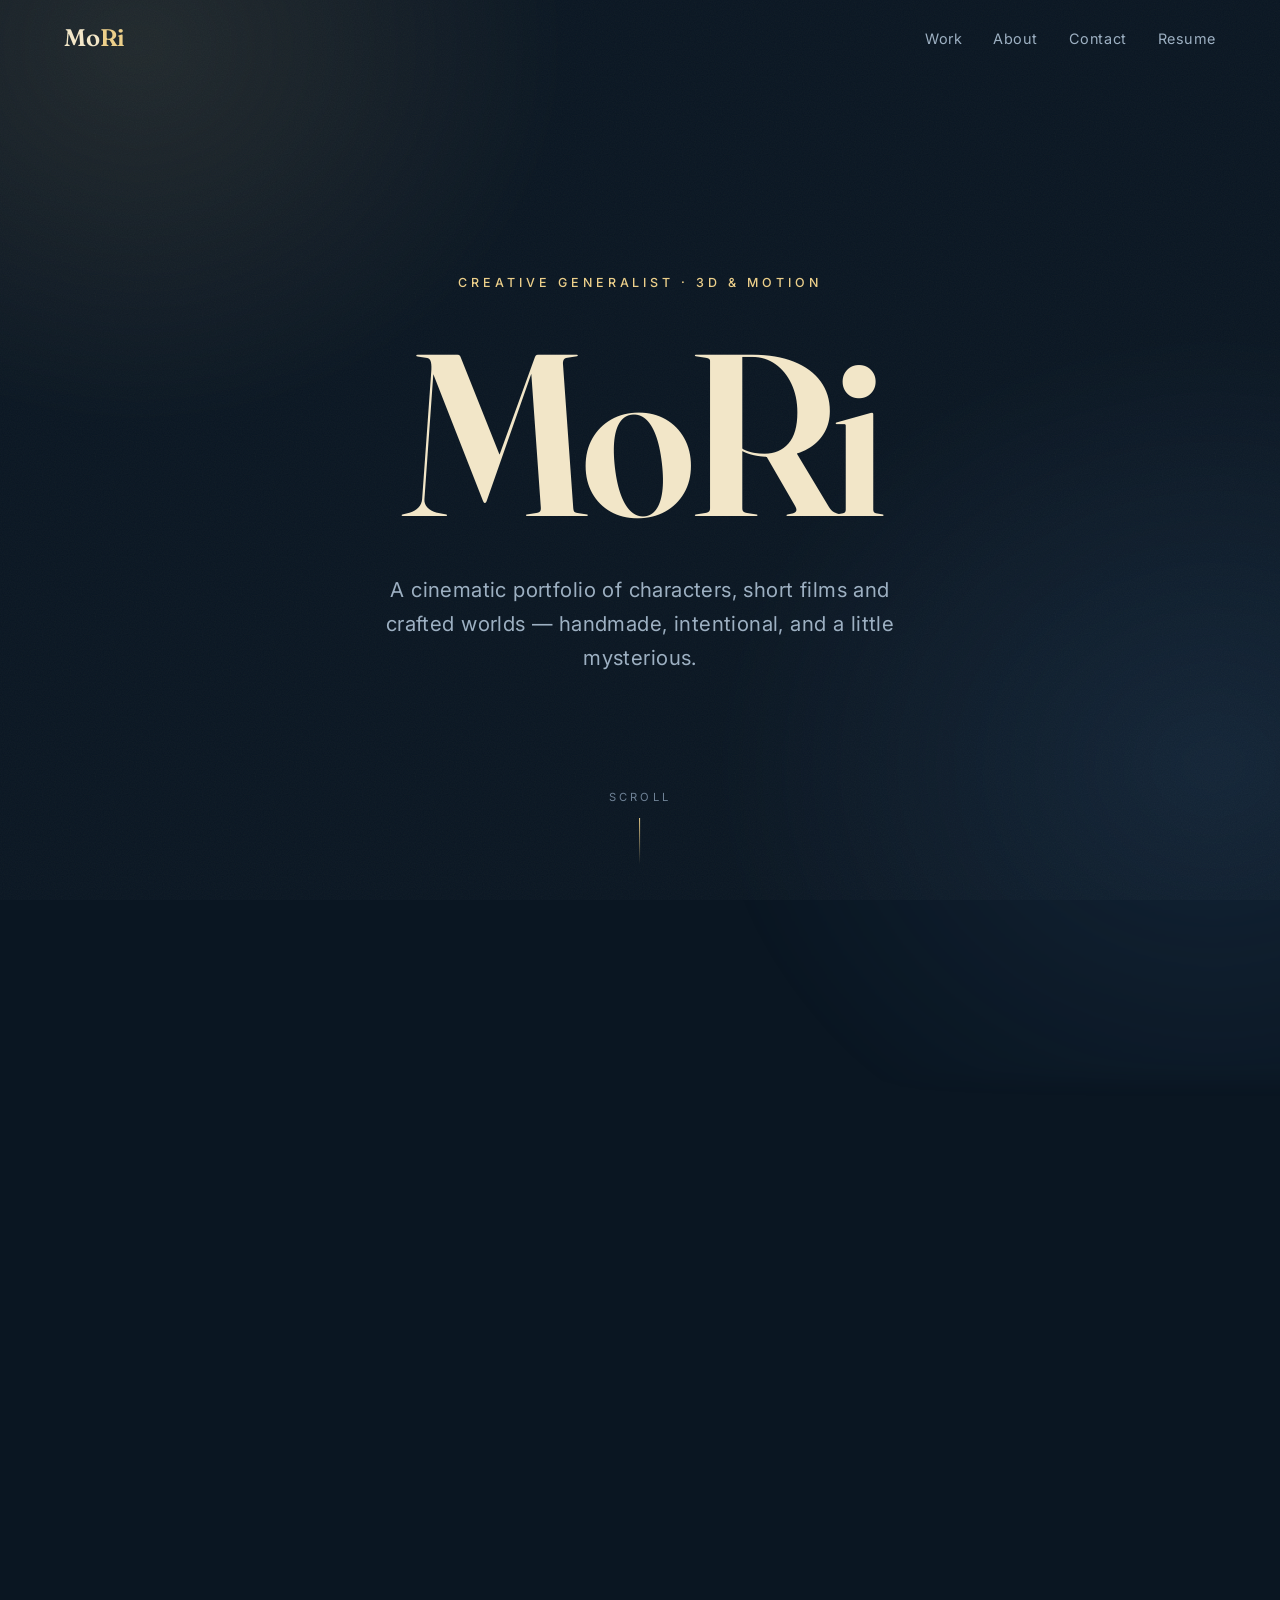
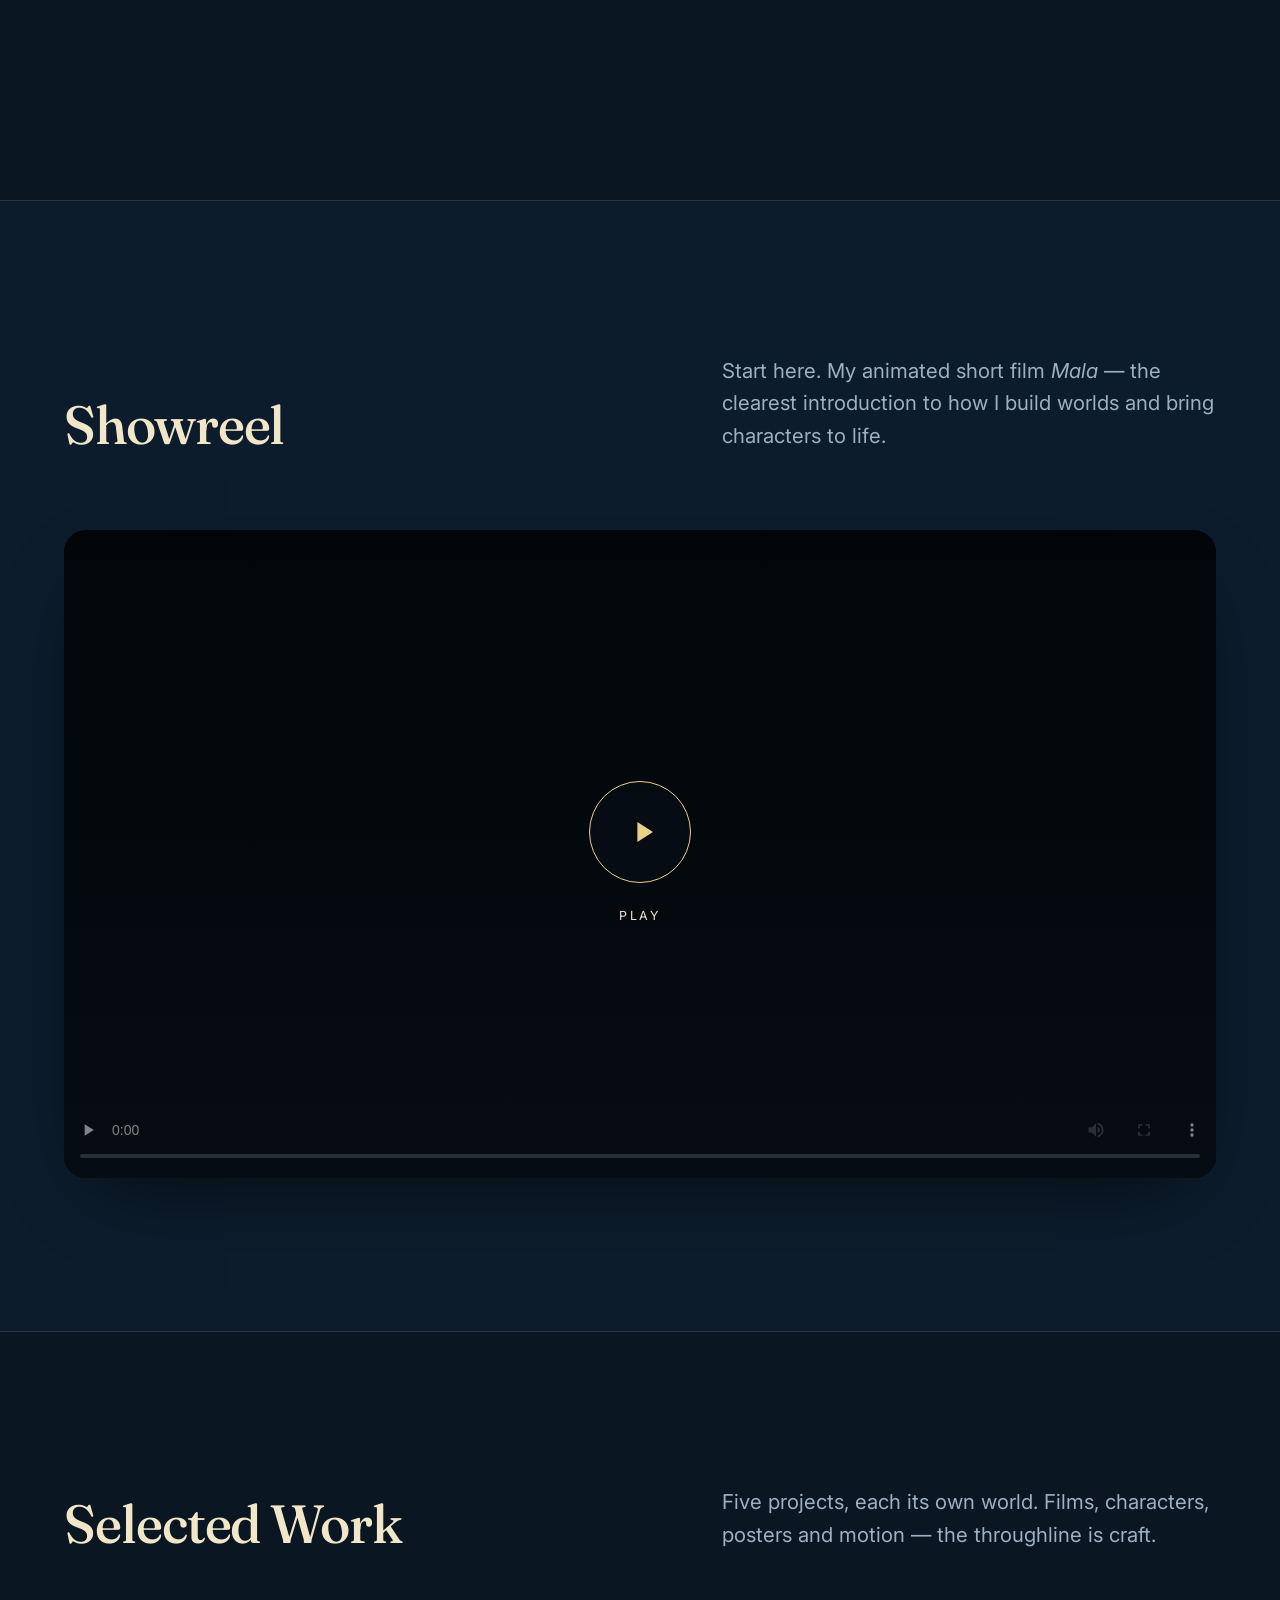
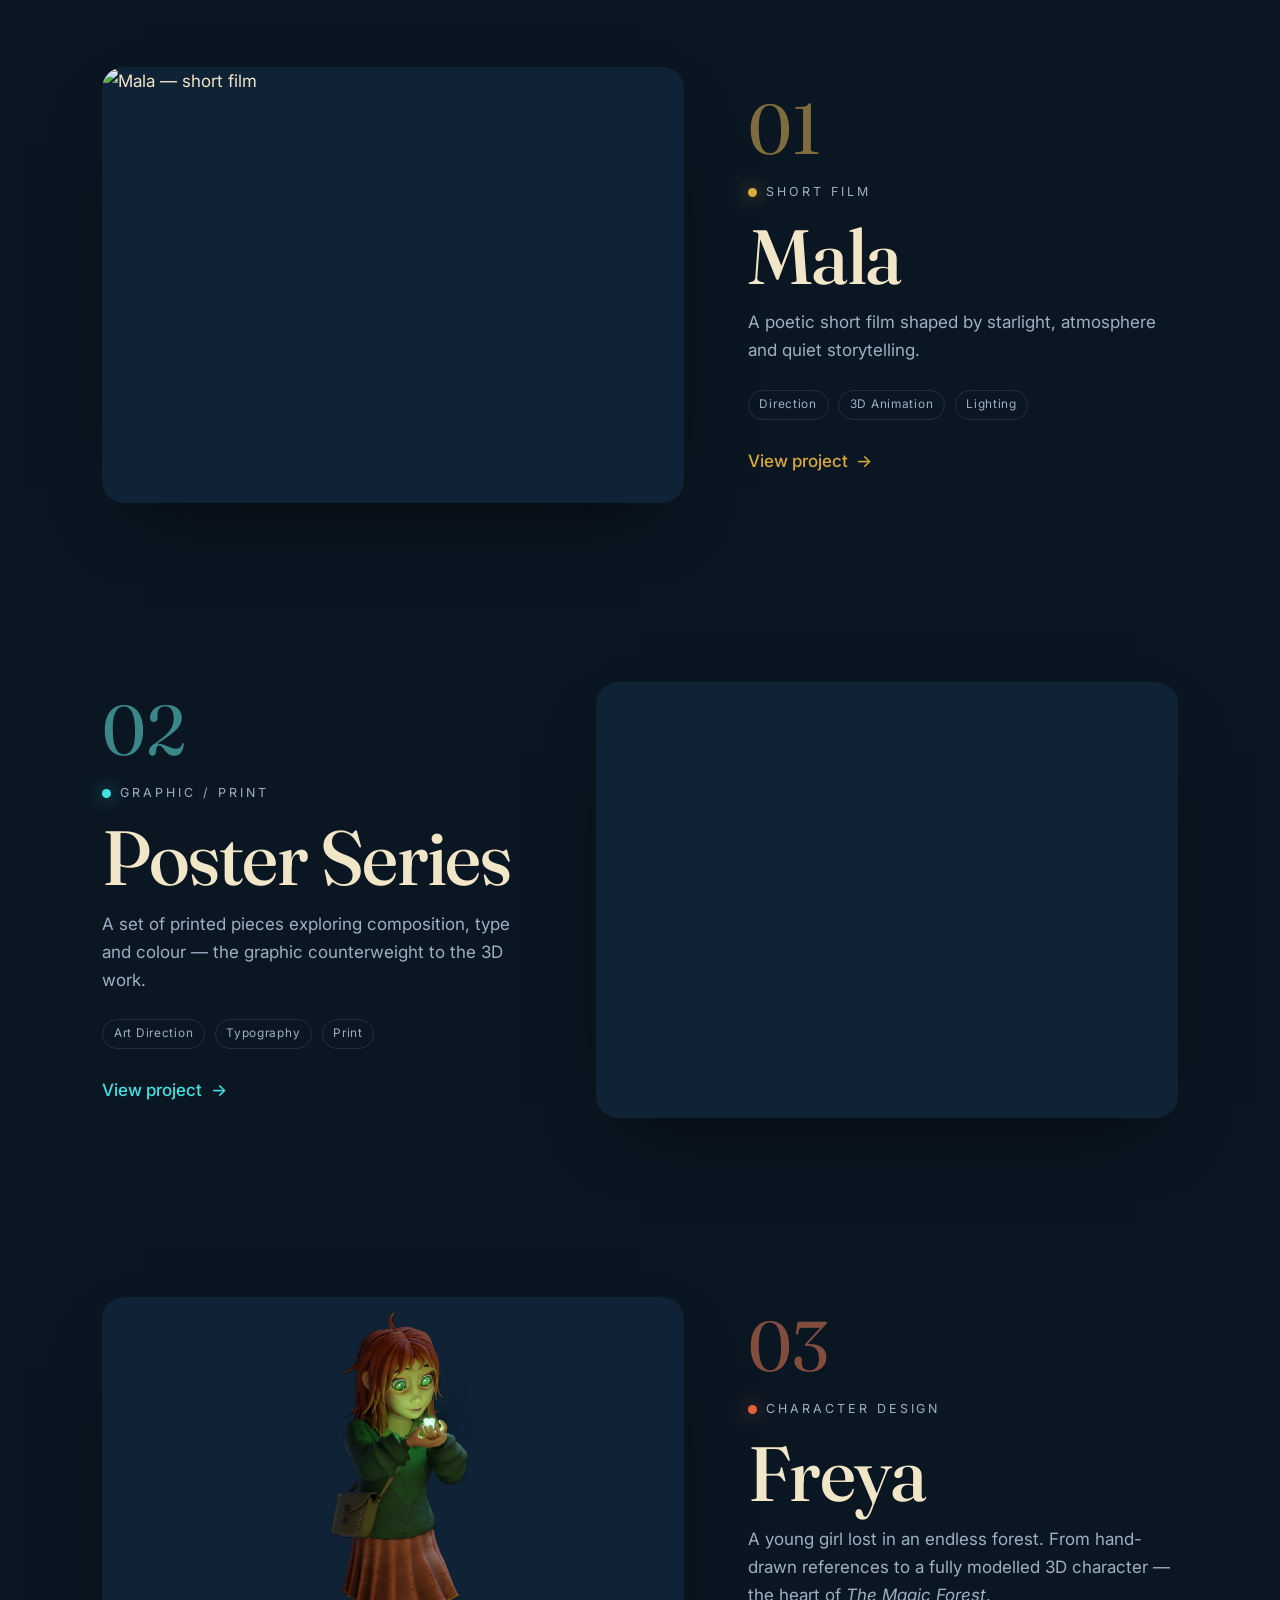
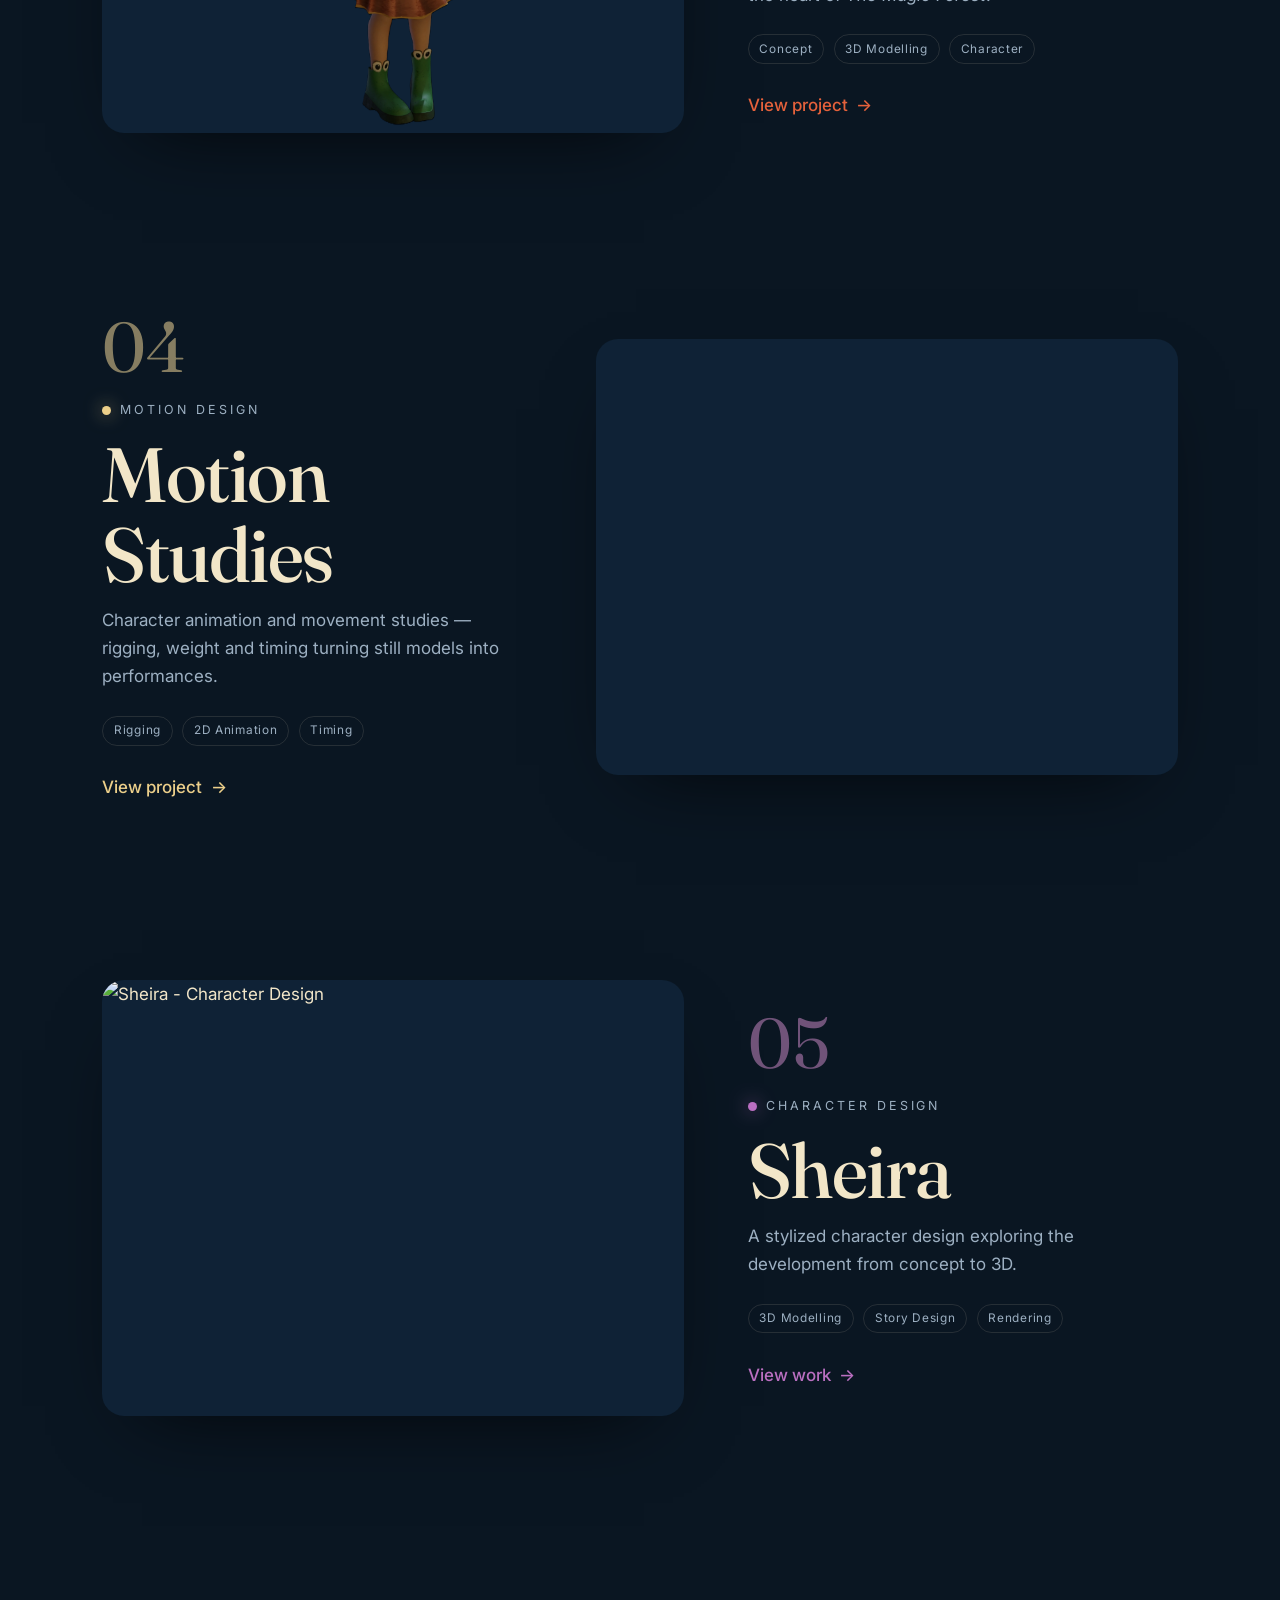
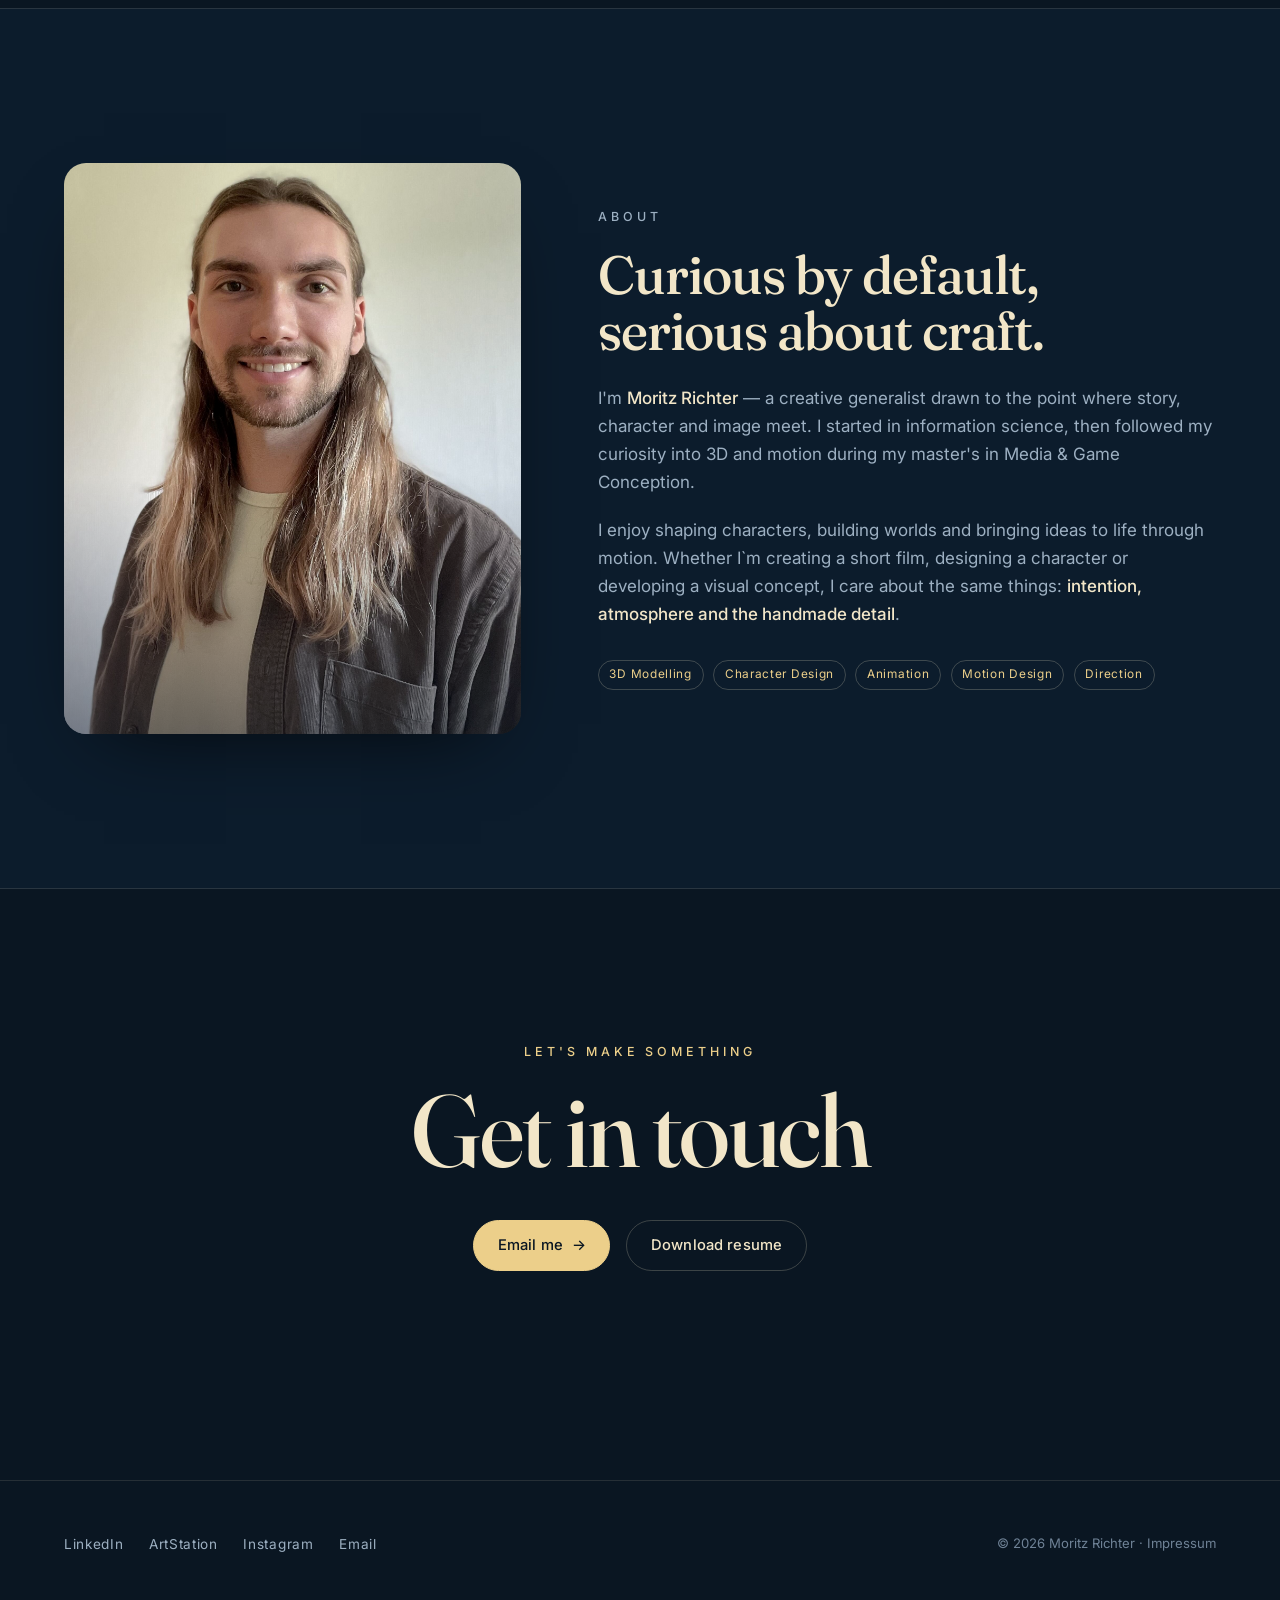
==== index.html @ 850e1b22 "Update Freya Particles" ====
<!DOCTYPE html>
<html lang="en" class="no-js no-pin">

<head>
    <meta charset="UTF-8" />
    <meta name="viewport" content="width=device-width, initial-scale=1" />
    <title>MoRi — Moritz Richter · Creative Generalist</title>
    <meta name="description"
        content="MoRi — Moritz Richter. Creative generalist focused on 3D art and motion design. A cinematic portfolio of characters, films and crafted worlds." />

    <meta property="og:title" content="MoRi — Moritz Richter" />
    <meta property="og:description" content="Creative generalist · 3D art & motion design." />
    <meta property="og:type" content="website" />
    <meta property="og:image" content="images/Logo.png" />

    <link rel="icon" href="images/Logo.png" />
    <script>document.documentElement.classList.remove('no-js', 'no-pin');</script>

    <!-- Fonts -->
    <link rel="preconnect" href="https://fonts.googleapis.com" />
    <link rel="preconnect" href="https://fonts.gstatic.com" crossorigin />
    <link
        href="https://fonts.googleapis.com/css2?family=Fraunces:opsz,wght@9..144,400;9..144,500;9..144,600;9..144,700&family=Inter:wght@400;500;600&display=swap"
        rel="stylesheet" />

    <link rel="stylesheet" href="css/tokens.css" />
    <link rel="stylesheet" href="css/main.css" />
</head>

<body>
    <div class="atmosphere" aria-hidden="true"></div>

    <!-- ============ HEADER ============ -->
    <header class="site-header" id="header">
        <div class="container nav">
            <a class="nav-brand" href="#top" aria-label="MoRi — home">Mo<span class="accent">Ri</span></a>
            <nav>
                <ul class="nav-links" id="navLinks">
                    <li><a href="#work">Work</a></li>
                    <li><a href="#about">About</a></li>
                    <li><a href="#contact">Contact</a></li>
                    <li><a href="images/CV_Moritz_Richter.pdf" download>Resume</a></li>
                </ul>
            </nav>
            <button class="nav-toggle" id="navToggle" aria-label="Toggle menu" aria-expanded="false">
                <span></span><span></span><span></span>
            </button>
        </div>
    </header>

    <main id="top">
        <!-- ============ HERO ============ -->
        <div class="hero-pin" id="heroPin">
            <section class="hero" id="hero">
                <p class="eyebrow hero__tag" data-reveal>Creative Generalist · 3D &amp; Motion</p>

                <h1 class="wordmark" id="wordmark" aria-label="Moritz Richter">
                    <span class="fixed">Mo</span><span class="grow">ritz</span><span class="gap">&nbsp;</span><span
                        class="fixed">Ri</span><span class="grow">chter</span>
                </h1>

                <p class="hero__sub" data-reveal>
                    A cinematic portfolio of characters, short films and crafted worlds —
                    handmade, intentional, and a little mysterious.
                </p>

                <div class="hero__scrollcue" aria-hidden="true">
                    <span>Scroll</span>
                    <span class="line"></span>
                </div>
            </section>
        </div>

        <!-- ============ SHOWREEL ============ -->
        <section class="section showreel" id="reel">
            <div class="container">
                <div class="section-head" data-reveal>
                    <h2>Showreel</h2>
                    <p class="lead">
                        Start here. My animated short film <em>Mala</em> —
                        the clearest introduction to how I build worlds and bring characters to life.
                    </p>
                </div>

                <div class="reel" id="reelPlayer" data-reveal>
                    <video id="reelVideo" preload="none" playsinline controls
                        poster="images/Mala/Mala_Full.png">
                        <source src="video/Mala_Final.mp4" type="video/mp4" />
                    </video>
                    <img class="reel__poster" src="images/Mala/Mala_Full.png"
                        alt="Still from Mala short film" />
                    <div class="reel__overlay" id="reelOverlay">
                        <button class="reel__play" id="reelPlay" aria-label="Play showreel">
                            <svg viewBox="0 0 24 24" aria-hidden="true">
                                <path d="M8 5v14l11-7z" />
                            </svg>
                        </button>
                        <span class="reel__label">Play</span>
                    </div>
                </div>
            </div>
        </section>

        <!-- ============ WORK ============ -->
        <section class="section" id="work">
            <div class="container">
                <div class="section-head" data-reveal>
                    <h2>Selected Work</h2>
                    <p class="lead">
                        Five projects, each its own world. Films, characters, posters and motion —
                        the throughline is craft.
                    </p>
                </div>

                <div class="projects">
                    <!-- 1 · Mala -->
                    <article class="feature" style="--c: var(--c-mala);" data-reveal>
                        <canvas class="starfield" data-starfield aria-hidden="true"></canvas>
                        <a class="feature__media" href="projects/mala.html" aria-label="Open Mala project">
                            <!-- PLACEHOLDER motion layer — replace with your own design (see js/starfield.js) -->
                            
                            <img src="images/Mala/Mala_Full.png" alt="Mala — short film" loading="lazy" />
                            <span class="corner"></span>
                        </a>
                        <div class="feature__body">
                            <div class="feature__num">01</div>
                            <div class="feature__kicker"><span class="dot"></span>Short Film</div>
                            <h3 class="feature__title">Mala</h3>
                            <p class="feature__desc">
                                A poetic short film shaped by starlight,
                                atmosphere and quiet storytelling.
                            </p>
                            <div class="feature__meta">
                                <span class="tag">Direction</span>
                                <span class="tag">3D Animation</span>
                                <span class="tag">Lighting</span>
                            </div>
                            <a class="text-link" href="projects/mala.html">View project <span
                                    class="arrow">→</span></a>
                        </div>
                    </article>

                    <!-- 2 · Poster Series -->
                    <article class="feature" style="--c: var(--c-poster);" data-reveal>
                        <a class="feature__media" href="projects/poster-series.html"
                            aria-label="Open Poster Series project">
                            <video class="hover-play" src="video/Hand.mp4" muted loop
                                playsinline preload="metadata"></video>
                            <span class="corner"></span>
                        </a>
                        <div class="feature__body">
                            <div class="feature__num">02</div>
                            <div class="feature__kicker"><span class="dot"></span>Graphic / Print</div>
                            <h3 class="feature__title">Poster Series</h3>
                            <p class="feature__desc">
                                A set of printed pieces exploring composition, type and colour —
                                the graphic counterweight to the 3D work.
                            </p>
                            <div class="feature__meta">
                                <span class="tag">Art Direction</span>
                                <span class="tag">Typography</span>
                                <span class="tag">Print</span>
                            </div>
                            <a class="text-link" href="projects/poster-series.html">View project <span
                                    class="arrow">→</span></a>
                        </div>
                    </article>

                    <!-- 3 · Freya -->
                    <article class="feature" style="--c: var(--c-freya);" data-reveal>
                        <!-- PLACEHOLDER motion layer — replace with your own design (see js/starfield.js) -->
                        <canvas class="starfield" data-starfield data-fx="freya" aria-hidden="true"></canvas>
                        <a class="feature__media" href="projects/freya.html" aria-label="Open Freya project">
                            <img src="images/Freya/Freya_Full_002.png" alt="Freya — 3D character" loading="lazy" />
                            <span class="corner"></span>
                        </a>
                        <div class="feature__body">
                            <div class="feature__num">03</div>
                            <div class="feature__kicker"><span class="dot"></span>Character Design</div>
                            <h3 class="feature__title">Freya</h3>
                            <p class="feature__desc">
                                A young girl lost in an endless forest. From hand-drawn references to a
                                fully modelled 3D character — the heart of <em>The Magic Forest</em>.
                            </p>
                            <div class="feature__meta">
                                <span class="tag">Concept</span>
                                <span class="tag">3D Modelling</span>
                                <span class="tag">Character</span>
                            </div>
                            <a class="text-link" href="projects/freya.html">View project <span
                                    class="arrow">→</span></a>
                        </div>
                    </article>

                    <!-- 4 · Motion Design -->
                    <article class="feature" style="--c: var(--c-motion);" data-reveal>
                        <a class="feature__media" href="projects/motion-design.html"
                            aria-label="Open Motion Design project">
                            <video class="hover-play" src="video/Shadows.mp4" muted loop
                                playsinline preload="metadata"></video>
                            <span class="corner"></span>
                        </a>
                        <div class="feature__body">
                            <div class="feature__num">04</div>
                            <div class="feature__kicker"><span class="dot"></span>Motion Design</div>
                            <h3 class="feature__title">Motion Studies</h3>
                            <p class="feature__desc">
                                Character animation and movement studies — rigging, weight and timing
                                turning still models into performances.
                            </p>
                            <div class="feature__meta">
                                <span class="tag">Rigging</span>
                                <span class="tag">2D Animation</span>
                                <span class="tag">Timing</span>
                            </div>
                            <a class="text-link" href="projects/motion-design.html">View project <span
                                    class="arrow">→</span></a>
                        </div>
                    </article>

                    <!-- 5 · Sheira -->
                    <article class="feature" style="--c: var(--c-sheira);" data-reveal>
                        <a class="feature__media" href="projects/sheira.html"
                            aria-label="Open Sheira Project">
                            <img src="images/Sheira/Sheira_002.png" alt="Sheira - Character Design"
                                loading="lazy" />
                            <span class="corner"></span>
                        </a>
                        <div class="feature__body">
                            <div class="feature__num">05</div>
                            <div class="feature__kicker"><span class="dot"></span>Character Design</div>
                            <h3 class="feature__title">Sheira</h3>
                            <p class="feature__desc">
                                A stylized character design exploring the development from concept to 3D.
                            </p>
                            <div class="feature__meta">
                                <span class="tag">3D Modelling</span>
                                <span class="tag">Story Design</span>
                                <span class="tag">Rendering</span>
                            </div>
                            <a class="text-link" href="projects/sheira.html">View work <span
                                    class="arrow">→</span></a>
                        </div>
                    </article>
                </div>
            </div>
        </section>

        <!-- ============ ABOUT ============ -->
        <section class="section about" id="about">
            <div class="container about__grid">
                <div class="about__portrait" data-reveal>
                    <img src="images/Moritz.jpg" alt="Portrait of Moritz Richter" loading="lazy" />
                </div>
                <div class="about__body" data-reveal>
                    <p class="eyebrow">About</p>
                    <h2>Curious by default,<br />serious about craft.</h2>
                    <p>
                        I'm <strong>Moritz Richter</strong> — a creative generalist drawn to the point where
                        story, character and image meet. I started in information science, then followed my
                        curiosity into 3D and motion during my master's in Media &amp; Game Conception.
                    </p>
                    <p>
                        I enjoy shaping characters, building worlds and bringing ideas to life through motion. 
                        Whether I`m creating a short film, designing a character or developing a visual concept,
                        I care about the same things: <strong>intention, atmosphere and the handmade detail</strong>.
                    </p>
                    <div class="about__disciplines">
                        <span class="tag">3D Modelling</span>
                        <span class="tag">Character Design</span>
                        <span class="tag">Animation</span>
                        <span class="tag">Motion Design</span>
                        <span class="tag">Direction</span>
                    </div>
                </div>
            </div>
        </section>

        <!-- ============ CONTACT ============ -->
        <section class="section contact" id="contact">
            <div class="container">
                <p class="eyebrow" data-reveal>Let's make something</p>
                <h2 class="contact__big" data-reveal>
                    <a href="mailto:mor1tzr1chter@web.de">Get in touch</a>
                </h2>
                <div class="contact__actions" data-reveal>
                    <a class="btn btn--solid" href="mailto:mor1tzr1chter@web.de">Email me <span
                            class="arrow">→</span></a>
                    <a class="btn" href="images/CV_Moritz_Richter.pdf" download>Download resume</a>
                </div>
            </div>
        </section>
    </main>

    <!-- ============ FOOTER ============ -->
    <footer class="site-footer">
        <div class="container">
            <ul class="footer-socials">
                <li><a href="https://www.linkedin.com/in/moritz-richter-033143255" target="_blank"
                        rel="noopener">LinkedIn</a></li>
                <li><a href="https://www.artstation.com/moritz98" target="_blank" rel="noopener" data-artstation>ArtStation</a>
                </li>
                <li><a href="https://www.instagram.com/" target="_blank" rel="noopener">Instagram</a></li>
                <li><a href="mailto:mor1tzr1chter@web.de">Email</a></li>
            </ul>
            <p class="footer-meta">
                © <span id="year"></span> Moritz Richter ·
                <a href="impressum.html">Impressum</a>
            </p>
        </div>
    </footer>

    <!-- ============ SCRIPTS ============ -->
    <script src="https://cdnjs.cloudflare.com/ajax/libs/gsap/3.12.5/gsap.min.js"></script>
    <script src="https://cdnjs.cloudflare.com/ajax/libs/gsap/3.12.5/ScrollTrigger.min.js"></script>
    <script src="https://cdn.jsdelivr.net/npm/@studio-freight/lenis@1.0.42/dist/lenis.min.js"></script>
    <script src="js/starfield.js"></script>
    <script src="js/main.js"></script>
</body>

</html>
---- css/tokens.css ----
/* =============================================================
   MoRi — Design tokens
   Cinematic dark-blue base, warm cream-yellow accent.
   ============================================================= */

:root {
    /* --- Surfaces (dark blue, never pure black) --- */
    --ink-900: #0a1622;
    --ink-850: #0c1c2c;
    --ink-800: #0f2236;
    --ink-700: #16314a;
    --ink-600: #1d3c59;
    --line: rgba(242, 230, 200, 0.12);
    --line-strong: rgba(242, 230, 200, 0.22);

    /* --- Type colors --- */
    --cream: #f2e6c8;
    --accent: #eccf8a;
    --accent-deep: #d8b46a;
    --muted: #9db0c2;
    --muted-dim: #6f8296;

    /* --- Per-project accents --- */
    --c-mala: #d9a93a;
    --c-poster: #3fe3e3;
    --c-freya: #e5613b;
    --c-motion: #eccf8a;
    --c-sheira: #ba6fc1;

    /* page-level accent (overridden per project page) */
    --accent-now: var(--accent);

    /* --- Type --- */
    --font-display: "Fraunces", Georgia, "Times New Roman", serif;
    --font-body: "Inter", system-ui, -apple-system, "Segoe UI", sans-serif;

    /* fluid display sizes */
    --fs-hero: clamp(4.5rem, 18vw, 18rem);
    --fs-h1: clamp(2.6rem, 6vw, 5rem);
    --fs-h2: clamp(2rem, 4.2vw, 3.4rem);
    --fs-h3: clamp(1.3rem, 2.4vw, 1.9rem);
    --fs-lead: clamp(1.05rem, 1.6vw, 1.4rem);
    --fs-body: 1.0625rem;
    --fs-label: 0.78rem;

    /* --- Spacing / layout --- */
    --container: 1280px;
    --gutter: clamp(1.25rem, 5vw, 4rem);
    --section-y: clamp(5rem, 12vw, 11rem);
    --radius: 14px;
    --radius-lg: 22px;

    /* --- Motion --- */
    --ease-out: cubic-bezier(0.22, 1, 0.36, 1);
    --ease-soft: cubic-bezier(0.4, 0, 0.2, 1);

    --shadow-soft: 0 30px 80px -40px rgba(0, 0, 0, 0.85);
}
---- css/main.css ----
/* =============================================================
   MoRi — Global styles (home + shared shell)
   ============================================================= */

*,
*::before,
*::after {
    box-sizing: border-box;
    margin: 0;
    padding: 0;
}

html {
    -webkit-text-size-adjust: 100%;
    /* Lenis handles smooth scroll; keep native fallback off to avoid double-easing */
}

body {
    font-family: var(--font-body);
    font-size: var(--fs-body);
    line-height: 1.65;
    color: var(--cream);
    background: var(--ink-900);
    -webkit-font-smoothing: antialiased;
    text-rendering: optimizeLegibility;
    overflow-x: clip;
}

/* Lenis */
html.lenis,
html.lenis body {
    height: auto;
}

.lenis.lenis-smooth {
    scroll-behavior: auto !important;
}

img,
video {
    display: block;
    max-width: 100%;
}

a {
    color: inherit;
    text-decoration: none;
}

::selection {
    background: var(--accent);
    color: var(--ink-900);
}

h1,
h2,
h3 {
    font-family: var(--font-display);
    font-weight: 500;
    line-height: 1.04;
    letter-spacing: -0.02em;
}

/* ---------- Atmosphere: subtle grain + vignette ---------- */
.atmosphere {
    position: fixed;
    inset: 0;
    pointer-events: none;
    z-index: 1;
}

.atmosphere::before {
    /* drifting warm glow */
    content: "";
    position: absolute;
    inset: -20%;
    background:
        radial-gradient(40% 50% at 22% 18%, rgba(236, 207, 138, 0.10), transparent 60%),
        radial-gradient(45% 55% at 82% 75%, rgba(63, 110, 160, 0.16), transparent 62%);
    filter: blur(10px);
    animation: drift 26s var(--ease-soft) infinite alternate;
}

.atmosphere::after {
    /* fine film grain */
    content: "";
    position: absolute;
    inset: 0;
    opacity: 0.045;
    background-image: url("data:image/svg+xml,%3Csvg xmlns='http://www.w3.org/2000/svg' width='160' height='160'%3E%3Cfilter id='n'%3E%3CfeTurbulence type='fractalNoise' baseFrequency='0.85' numOctaves='2' stitchTiles='stitch'/%3E%3C/filter%3E%3Crect width='100%25' height='100%25' filter='url(%23n)'/%3E%3C/svg%3E");
    mix-blend-mode: overlay;
}

@keyframes drift {
    0% {
        transform: translate3d(-2%, -1%, 0) scale(1.02);
    }
    100% {
        transform: translate3d(3%, 2%, 0) scale(1.08);
    }
}

/* ---------- Layout helpers ---------- */
.container {
    width: 100%;
    max-width: var(--container);
    margin-inline: auto;
    padding-inline: var(--gutter);
}

main {
    position: relative;
    z-index: 2;
}

.eyebrow {
    font-family: var(--font-body);
    font-size: var(--fs-label);
    letter-spacing: 0.32em;
    text-transform: uppercase;
    color: var(--accent);
    font-weight: 500;
}

.eyebrow--muted {
    color: var(--muted);
}

.lead {
    font-size: var(--fs-lead);
    color: var(--muted);
    max-width: 46ch;
    line-height: 1.6;
}

/* ---------- Reveal animation (driven by GSAP, CSS fallback) ---------- */
[data-reveal] {
    opacity: 0;
    transform: translateY(28px);
    transition: opacity 0.9s var(--ease-out), transform 0.9s var(--ease-out);
}

[data-reveal].is-in,
.no-js [data-reveal] {
    opacity: 1;
    transform: none;
}

/* ---------- Buttons / links ---------- */
.btn {
    display: inline-flex;
    align-items: center;
    gap: 0.6em;
    padding: 0.85em 1.6em;
    border-radius: 100px;
    font-size: 0.92rem;
    font-weight: 500;
    letter-spacing: 0.01em;
    border: 1px solid var(--line-strong);
    color: var(--cream);
    background: transparent;
    cursor: pointer;
    transition: background 0.45s var(--ease-out), color 0.45s var(--ease-out),
        border-color 0.45s var(--ease-out), transform 0.45s var(--ease-out);
}

.btn:hover {
    background: var(--accent-now);
    color: var(--ink-900);
    border-color: var(--accent-now);
    transform: translateY(-2px);
}

.btn--solid {
    background: var(--accent-now);
    color: var(--ink-900);
    border-color: var(--accent-now);
}

.btn--solid:hover {
    background: transparent;
    color: var(--cream);
}

.btn .arrow {
    transition: transform 0.45s var(--ease-out);
}

.btn:hover .arrow {
    transform: translateX(4px);
}

.text-link {
    display: inline-flex;
    align-items: center;
    gap: 0.5em;
    color: var(--accent-now);
    font-weight: 500;
    position: relative;
}

.text-link::after {
    content: "";
    position: absolute;
    left: 0;
    bottom: -3px;
    width: 100%;
    height: 1px;
    background: currentColor;
    transform: scaleX(0);
    transform-origin: left;
    transition: transform 0.5s var(--ease-out);
}

.text-link:hover::after {
    transform: scaleX(1);
}

/* =============================================================
   HEADER / NAV
   ============================================================= */
.site-header {
    position: fixed;
    top: 0;
    left: 0;
    width: 100%;
    z-index: 100;
    transition: background 0.5s var(--ease-soft), backdrop-filter 0.5s var(--ease-soft),
        border-color 0.5s var(--ease-soft);
    border-bottom: 1px solid transparent;
}

.site-header.is-scrolled {
    background: rgba(10, 22, 34, 0.72);
    backdrop-filter: blur(14px);
    border-bottom-color: var(--line);
}

.nav {
    display: flex;
    align-items: center;
    justify-content: space-between;
    height: 76px;
}

/* brand collapses to MoRi; hidden at the very top (hero owns the wordmark) */
.nav-brand {
    font-family: var(--font-display);
    font-size: 1.5rem;
    font-weight: 600;
    letter-spacing: -0.01em;
    color: var(--cream);
    opacity: 0;
    transform: translateY(-6px);
    pointer-events: none;
    transition: opacity 0.5s var(--ease-out), transform 0.5s var(--ease-out);
}

.nav-brand .accent {
    color: var(--accent);
}

.site-header.is-scrolled .nav-brand {
    opacity: 1;
    transform: none;
    pointer-events: auto;
}

.nav-links {
    display: flex;
    align-items: center;
    gap: clamp(1.2rem, 2.4vw, 2.4rem);
    list-style: none;
}

.nav-links a {
    font-size: 0.9rem;
    letter-spacing: 0.04em;
    color: var(--muted);
    position: relative;
    transition: color 0.4s var(--ease-out);
}

.nav-links a:hover {
    color: var(--cream);
}

.nav-links a::after {
    content: "";
    position: absolute;
    left: 0;
    bottom: -6px;
    width: 100%;
    height: 1px;
    background: var(--accent);
    transform: scaleX(0);
    transform-origin: left;
    transition: transform 0.45s var(--ease-out);
}

.nav-links a:hover::after {
    transform: scaleX(1);
}

.nav-toggle {
    display: none;
    flex-direction: column;
    gap: 5px;
    width: 30px;
    height: 30px;
    justify-content: center;
    background: none;
    border: 0;
    cursor: pointer;
    z-index: 110;
}

.nav-toggle span {
    height: 1.5px;
    width: 100%;
    background: var(--cream);
    transition: transform 0.4s var(--ease-out), opacity 0.3s var(--ease-out);
}

/* =============================================================
   HERO
   ============================================================= */
/* Pin wrapper: gives the sticky hero scroll-distance to reveal the full name
   before the page advances to the showreel. */
.hero-pin {
    position: relative;
    height: 200vh;
}

.hero {
    position: sticky;
    top: 0;
    height: 100svh;
    min-height: 100svh;
    display: flex;
    flex-direction: column;
    align-items: center;
    justify-content: center;
    text-align: center;
    padding: 7rem var(--gutter) 4rem;
    overflow: hidden;
}

/* No-JS / reduced fallback: if the pin can't be driven, don't trap the user
   in a 200vh empty block — collapse it to a single screen. */
.no-pin .hero-pin {
    height: auto;
}

.no-pin .hero {
    position: relative;
}

.hero__tag {
    margin-bottom: clamp(1.5rem, 4vh, 3rem);
}

/* The morphing wordmark */
.wordmark {
    font-family: var(--font-display);
    font-weight: 600;
    font-size: var(--fs-hero);
    line-height: 0.9;
    letter-spacing: -0.04em;
    color: var(--cream);
    white-space: nowrap;
    display: inline-flex;
    align-items: baseline;
    justify-content: center;
}

.wordmark .fixed {
    color: var(--cream);
}

.wordmark .accent {
    color: var(--accent);
}

/* hidden letters that expand in on scroll */
.wordmark .grow {
    display: inline-block;
    overflow: hidden;
    max-width: 0;
    opacity: 0;
    transform: translateY(0.06em);
    will-change: max-width, opacity;
}

.wordmark .gap {
    display: inline-block;
    width: 0;
    overflow: hidden;
}

.hero__sub {
    margin-top: clamp(1.5rem, 4vh, 2.6rem);
    font-size: var(--fs-lead);
    color: var(--muted);
    letter-spacing: 0.02em;
    max-width: 40ch;
}

.hero__scrollcue {
    position: absolute;
    left: 50%;
    bottom: clamp(1.6rem, 4vh, 2.6rem);
    transform: translateX(-50%);
    display: flex;
    flex-direction: column;
    align-items: center;
    gap: 0.7rem;
    color: var(--muted-dim);
    font-size: 0.7rem;
    letter-spacing: 0.28em;
    text-transform: uppercase;
}

.hero__scrollcue .line {
    width: 1px;
    height: 46px;
    background: linear-gradient(var(--accent), transparent);
    animation: cueline 2.4s var(--ease-soft) infinite;
    transform-origin: top;
}

@keyframes cueline {
    0% { transform: scaleY(0); opacity: 0; }
    40% { transform: scaleY(1); opacity: 1; }
    100% { transform: scaleY(1); opacity: 0; transform-origin: bottom; }
}

/* =============================================================
   SECTION HEADINGS
   ============================================================= */
.section {
    padding-block: var(--section-y);
    position: relative;
}

.section-head {
    display: flex;
    align-items: flex-end;
    justify-content: space-between;
    gap: 2rem;
    flex-wrap: wrap;
    margin-bottom: clamp(2.5rem, 6vw, 5rem);
}

.section-head h2 {
    font-size: var(--fs-h2);
    max-width: 16ch;
}

.section-head .lead {
    max-width: 38ch;
}

.index {
    font-family: var(--font-display);
    color: var(--accent);
    font-size: 0.95rem;
}

/* =============================================================
   SHOWREEL
   ============================================================= */
.showreel {
    background: var(--ink-850);
    border-block: 1px solid var(--line);
}

.reel {
    position: relative;
    border-radius: var(--radius-lg);
    overflow: hidden;
    aspect-ratio: 16 / 9;
    background: #000;
    box-shadow: var(--shadow-soft);
    cursor: pointer;
}

.reel video,
.reel img.reel__poster {
    width: 100%;
    height: 100%;
    object-fit: contain;
}

.reel__poster {
    transition: transform 1.2s var(--ease-out), opacity 0.6s var(--ease-out);
}

.reel.is-playing .reel__poster,
.reel.is-playing .reel__overlay {
    opacity: 0;
    pointer-events: none;
}

.reel:hover .reel__poster {
    transform: scale(1.04);
}

.reel__overlay {
    position: absolute;
    inset: 0;
    display: flex;
    flex-direction: column;
    align-items: center;
    justify-content: center;
    gap: 1.4rem;
    background: linear-gradient(180deg, rgba(10, 22, 34, 0.25), rgba(10, 22, 34, 0.55));
    transition: opacity 0.5s var(--ease-out);
}

.reel__play {
    width: clamp(70px, 8vw, 104px);
    height: clamp(70px, 8vw, 104px);
    border-radius: 50%;
    border: 1px solid var(--accent);
    background: rgba(10, 22, 34, 0.35);
    backdrop-filter: blur(4px);
    display: grid;
    place-items: center;
    transition: transform 0.5s var(--ease-out), background 0.5s var(--ease-out);
}

.reel:hover .reel__play {
    transform: scale(1.08);
    background: var(--accent);
}

.reel__play svg {
    width: 34%;
    height: 34%;
    fill: var(--accent);
    transition: fill 0.5s var(--ease-out);
    margin-left: 6%;
}

.reel:hover .reel__play svg {
    fill: var(--ink-900);
}

.reel__label {
    color: var(--cream);
    letter-spacing: 0.22em;
    text-transform: uppercase;
    font-size: 0.78rem;
}

/* =============================================================
   PROJECTS — cinematic feature cards
   ============================================================= */
.projects {
    display: flex;
    flex-direction: column;
    gap: clamp(3.5rem, 8vw, 7rem);
}

.feature {
    --c: var(--accent);
    display: grid;
    grid-template-columns: 1.15fr 0.85fr;
    align-items: center;
    gap: clamp(2rem, 5vw, 5rem);
    padding: clamp(1.25rem, 3vw, 2.5rem);
    border-radius: var(--radius-lg);
    background: transparent;
    transition: transform 0.6s var(--ease-out), background 0.6s var(--ease-out),
        box-shadow 0.6s var(--ease-out);
    position: relative;
}

/* Even cards mirror the layout (media on the right) while keeping the
   media in the wider 1.15fr column so every portrait renders the same size. */
.feature:nth-child(even) {
    grid-template-columns: 0.85fr 1.15fr;
}

.feature:nth-child(even) .feature__media {
    order: 1;
}

.feature:nth-child(even) .feature__body {
    order: 0;
}

.feature__body {
    position: relative;
}

.feature__media {
    position: relative;
    border-radius: var(--radius-lg);
    overflow: hidden;
    aspect-ratio: 4 / 3;
    background: var(--ink-800);
    box-shadow: var(--shadow-soft);
    display: block;
}

.feature__media::after {
    content: "";
    position: absolute;
    inset: 0;
    /* background: linear-gradient(180deg, transparent 40%, rgba(10, 22, 34, 0.55)); */
    opacity: 0.7;
    transition: opacity 0.6s var(--ease-out);
}

.feature__media img,
.feature__media video {
    position: relative;
    z-index: 1;
    width: 100%;
    height: 100%;
    object-fit: cover;
    object-position: center;
    transition: transform 1.1s var(--ease-out);
}

.feature__media img {
    object-fit: contain;
}

/* PLACEHOLDER motion layer — hover starfield (see js/starfield.js) */
.feature > .starfield {
    position: absolute;
    inset: 0;
    z-index: 0;
    width: 100%;
    height: 100%;
    opacity: 0;
    pointer-events: none;
    transition: opacity 0.6s var(--ease-out);
}

.feature:hover > .starfield,
.feature:focus-within > .starfield {
    opacity: 1;
}

.feature:hover .feature__media img,
.feature:hover .feature__media video {
    transform: scale(1.1);
}

.feature__media .corner {
    position: absolute;
    inset: 0;
    z-index: 2;
    border: 1px solid transparent;
    border-radius: var(--radius-lg);
    transition: border-color 0.6s var(--ease-out);
}

.feature:hover .feature__media .corner {
    border-color: color-mix(in srgb, var(--c) 55%, transparent);
}

.feature__num {
    font-family: var(--font-display);
    font-size: clamp(2.4rem, 6vw, 4.4rem);
    color: color-mix(in srgb, var(--c) 80%, var(--cream));
    line-height: 1;
    opacity: 0.55;
}

.feature__kicker {
    display: inline-flex;
    align-items: center;
    gap: 0.7em;
    margin: 1.1rem 0 0.9rem;
    font-size: var(--fs-label);
    letter-spacing: 0.24em;
    text-transform: uppercase;
    color: var(--muted);
}

.feature__kicker .dot {
    width: 9px;
    height: 9px;
    border-radius: 50%;
    background: var(--c);
    box-shadow: 0 0 18px color-mix(in srgb, var(--c) 70%, transparent);
}

.feature__title {
    font-size: var(--fs-h1);
    color: var(--cream);
    margin-bottom: 0.7rem;
}

.feature:hover .feature__title {
    color: color-mix(in srgb, var(--c) 35%, var(--cream));
}

.feature:hover {
    transform: translateY(-6px);
    background: color-mix(in srgb, var(--ink-800) 65%, transparent);
    box-shadow: 0 40px 90px -35px rgba(0, 0, 0, 0.65);
}

.feature__desc {
    color: var(--muted);
    max-width: 44ch;
    margin-bottom: 1.6rem;
}

.feature__meta {
    display: flex;
    flex-wrap: wrap;
    gap: 0.5rem 0.6rem;
    margin-bottom: 1.7rem;
}

.tag {
    font-size: 0.74rem;
    letter-spacing: 0.06em;
    color: var(--muted);
    border: 1px solid var(--line);
    border-radius: 100px;
    padding: 0.35em 0.9em;
}

.feature .text-link {
    color: var(--c);
}

.feature__media .badge--soon {
    position: absolute;
    z-index: 3;
    top: 1rem;
    left: 1rem;
    font-size: 0.68rem;
    letter-spacing: 0.18em;
    text-transform: uppercase;
    color: var(--ink-900);
    background: var(--c);
    padding: 0.4em 0.8em;
    border-radius: 100px;
    font-weight: 600;
}

/* =============================================================
   ABOUT
   ============================================================= */
.about {
    background: var(--ink-850);
    border-block: 1px solid var(--line);
}

.about__grid {
    display: grid;
    grid-template-columns: 0.85fr 1.15fr;
    gap: clamp(2.5rem, 6vw, 6rem);
    align-items: center;
}

.about__portrait {
    position: relative;
    border-radius: var(--radius-lg);
    overflow: hidden;
    aspect-ratio: 4 / 5;
    box-shadow: var(--shadow-soft);
}

.about__portrait img {
    width: 100%;
    height: 100%;
    object-fit: cover;
    filter: saturate(0.92) contrast(1.02);
}

.about__portrait::after {
    content: "";
    position: absolute;
    inset: 0;
    background: linear-gradient(180deg, transparent 55%, rgba(10, 22, 34, 0.5));
}

.about__body h2 {
    font-size: var(--fs-h2);
    margin-bottom: 1.6rem;
}

.about__body p {
    color: var(--muted);
    max-width: 56ch;
    margin-bottom: 1.2rem;
}

.about__body p strong {
    color: var(--cream);
    font-weight: 500;
}

.about__disciplines {
    display: flex;
    flex-wrap: wrap;
    gap: 0.6rem;
    margin-top: 2rem;
}

.about__disciplines .tag {
    color: var(--accent);
    border-color: var(--line-strong);
}

/* =============================================================
   CONTACT / FOOTER
   ============================================================= */
.contact {
    text-align: center;
}

.contact__big {
    font-family: var(--font-display);
    font-size: clamp(2.4rem, 8vw, 6.5rem);
    line-height: 1;
    color: var(--cream);
    margin: 1rem 0 2.4rem;
}

.contact__big a:hover {
    color: var(--accent);
}

.contact__actions {
    display: flex;
    flex-wrap: wrap;
    gap: 1rem;
    justify-content: center;
    margin-bottom: 3.5rem;
}

.site-footer {
    border-top: 1px solid var(--line);
    padding-block: 3rem;
    position: relative;
    z-index: 2;
}

.site-footer .container {
    display: flex;
    flex-wrap: wrap;
    gap: 1.4rem;
    align-items: center;
    justify-content: space-between;
}

.footer-socials {
    display: flex;
    gap: 1.6rem;
    list-style: none;
}

.footer-socials a {
    font-size: 0.85rem;
    letter-spacing: 0.05em;
    color: var(--muted);
    transition: color 0.4s var(--ease-out);
}

.footer-socials a:hover {
    color: var(--accent);
}

.footer-meta {
    color: var(--muted-dim);
    font-size: 0.82rem;
}

.footer-meta a:hover {
    color: var(--accent);
}

/* =============================================================
   RESPONSIVE
   ============================================================= */
@media (max-width: 920px) {
    .feature,
    .feature:nth-child(even) {
        grid-template-columns: 1fr;
        gap: 1.6rem;
    }

    .feature:nth-child(even) .feature__media,
    .feature__media {
        order: 0;
    }

    .about__grid {
        grid-template-columns: 1fr;
    }

    .about__portrait {
        max-width: 420px;
    }
}

@media (max-width: 760px) {
    .nav-toggle {
        display: flex;
    }

    .nav-links {
        position: fixed;
        inset: 0;
        flex-direction: column;
        justify-content: center;
        gap: 2.4rem;
        background: rgba(10, 22, 34, 0.96);
        backdrop-filter: blur(16px);
        transform: translateY(-100%);
        transition: transform 0.55s var(--ease-out);
    }

    .nav-links a {
        font-size: 1.3rem;
        color: var(--cream);
    }

    body.nav-open .nav-links {
        transform: translateY(0);
    }

    body.nav-open .nav-toggle span:nth-child(1) {
        transform: translateY(6.5px) rotate(45deg);
    }

    body.nav-open .nav-toggle span:nth-child(2) {
        opacity: 0;
    }

    body.nav-open .nav-toggle span:nth-child(3) {
        transform: translateY(-6.5px) rotate(-45deg);
    }

    .section-head {
        flex-direction: column;
        align-items: flex-start;
    }
}

/* reduced motion */
@media (prefers-reduced-motion: reduce) {
    *,
    *::before,
    *::after {
        animation-duration: 0.001ms !important;
        animation-iteration-count: 1 !important;
        transition-duration: 0.001ms !important;
    }

    [data-reveal] {
        opacity: 1;
        transform: none;
    }
}
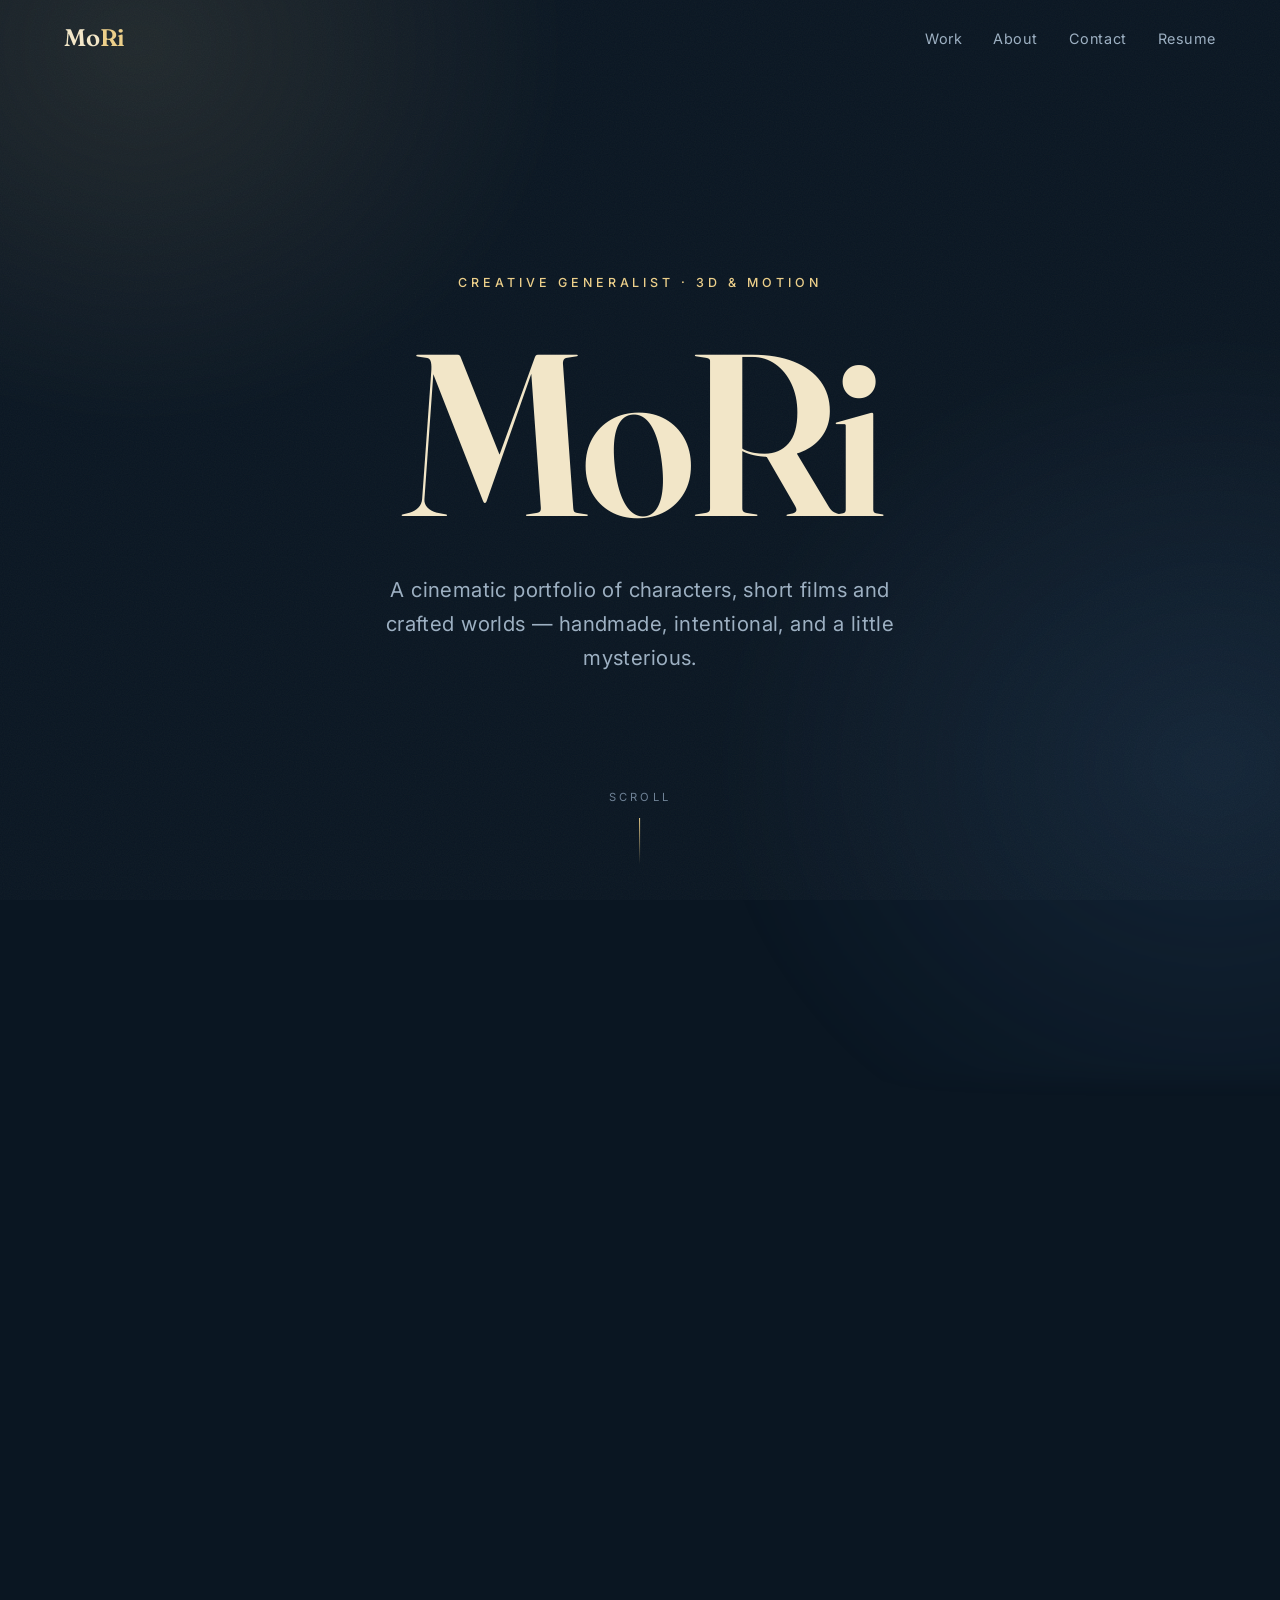
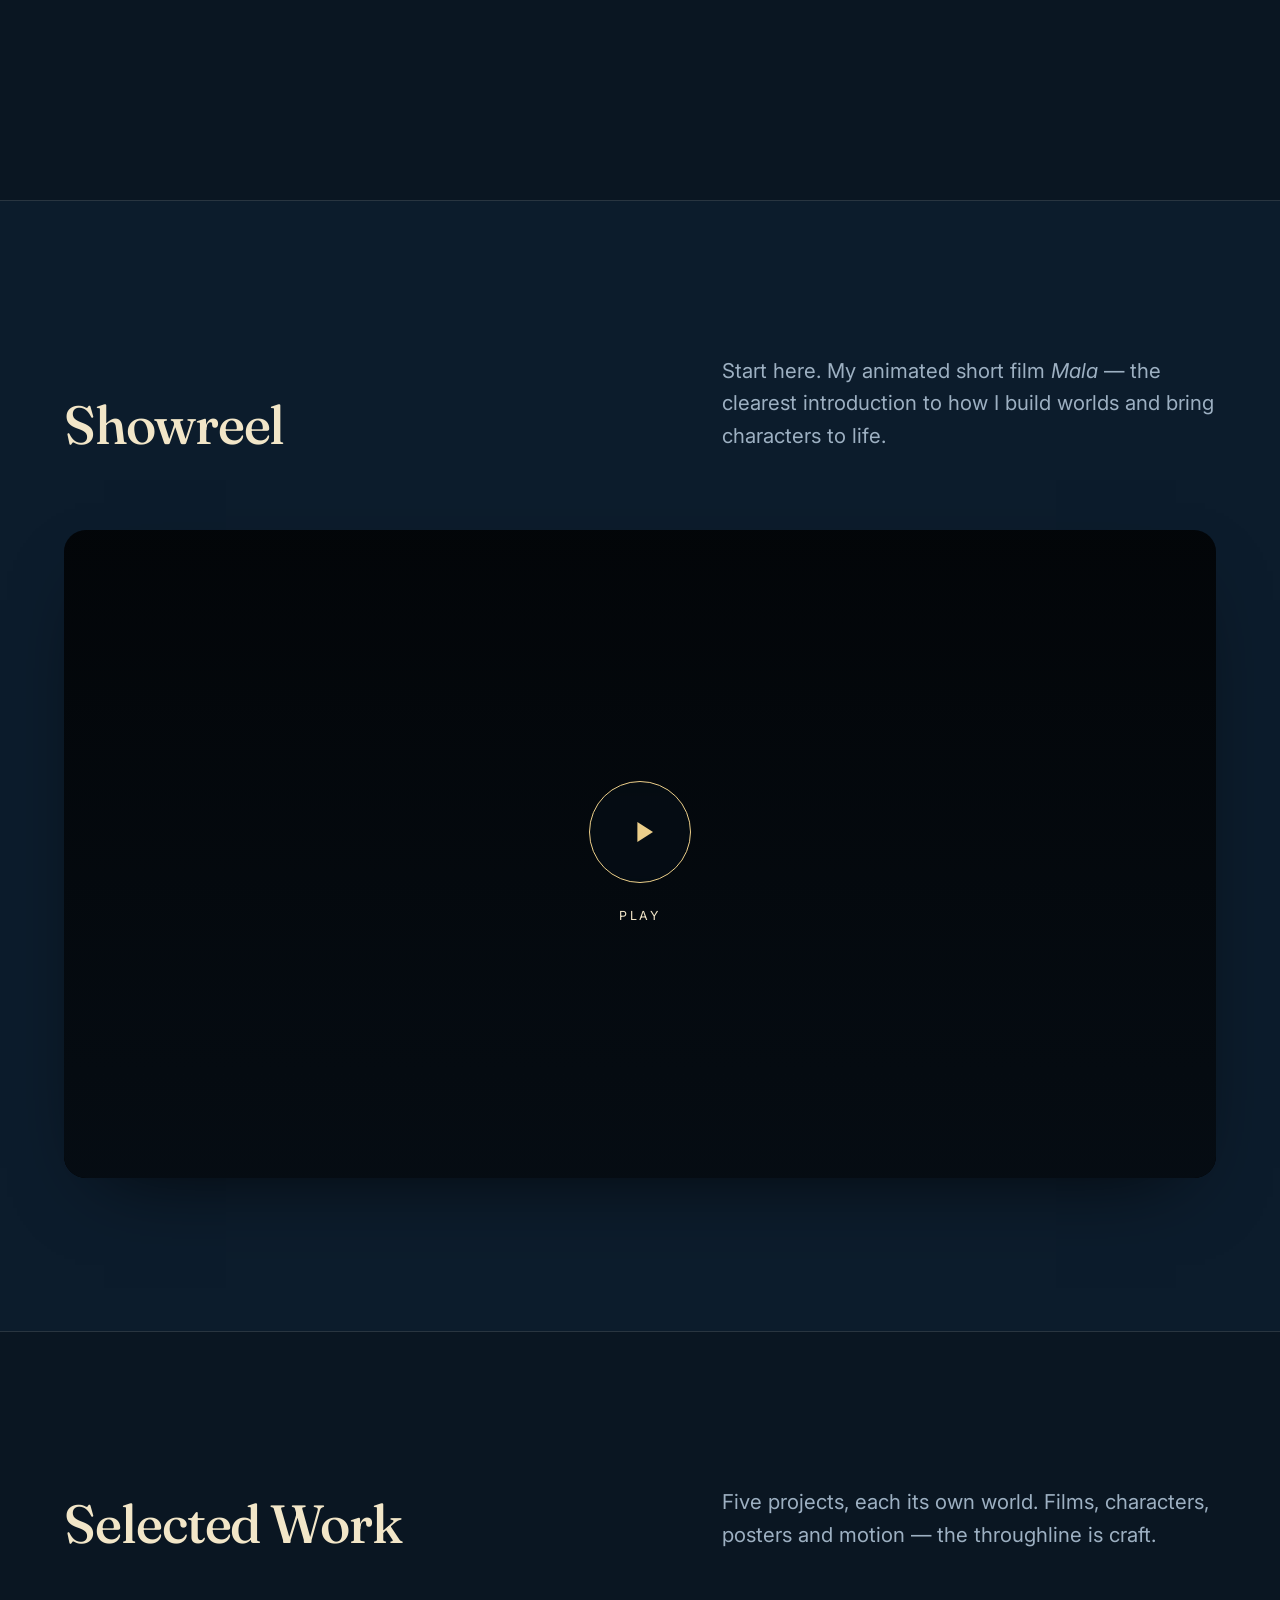
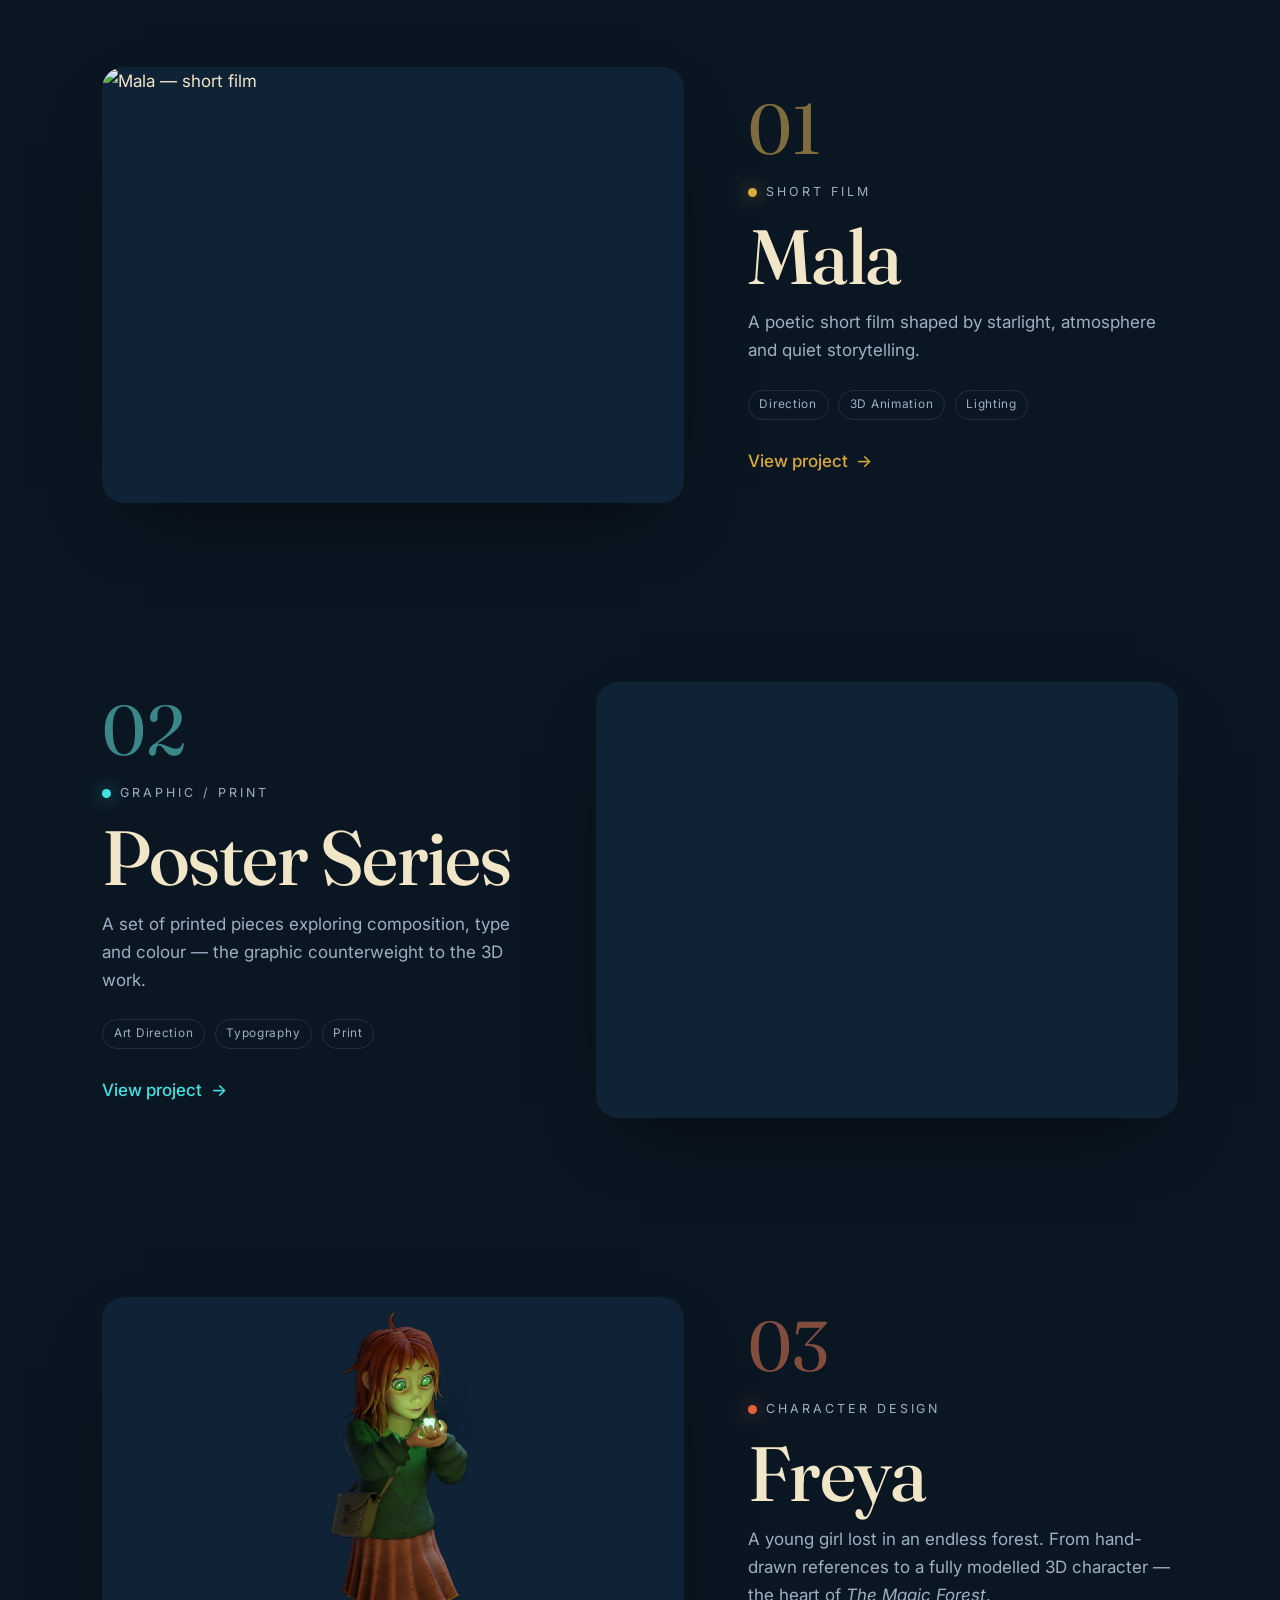
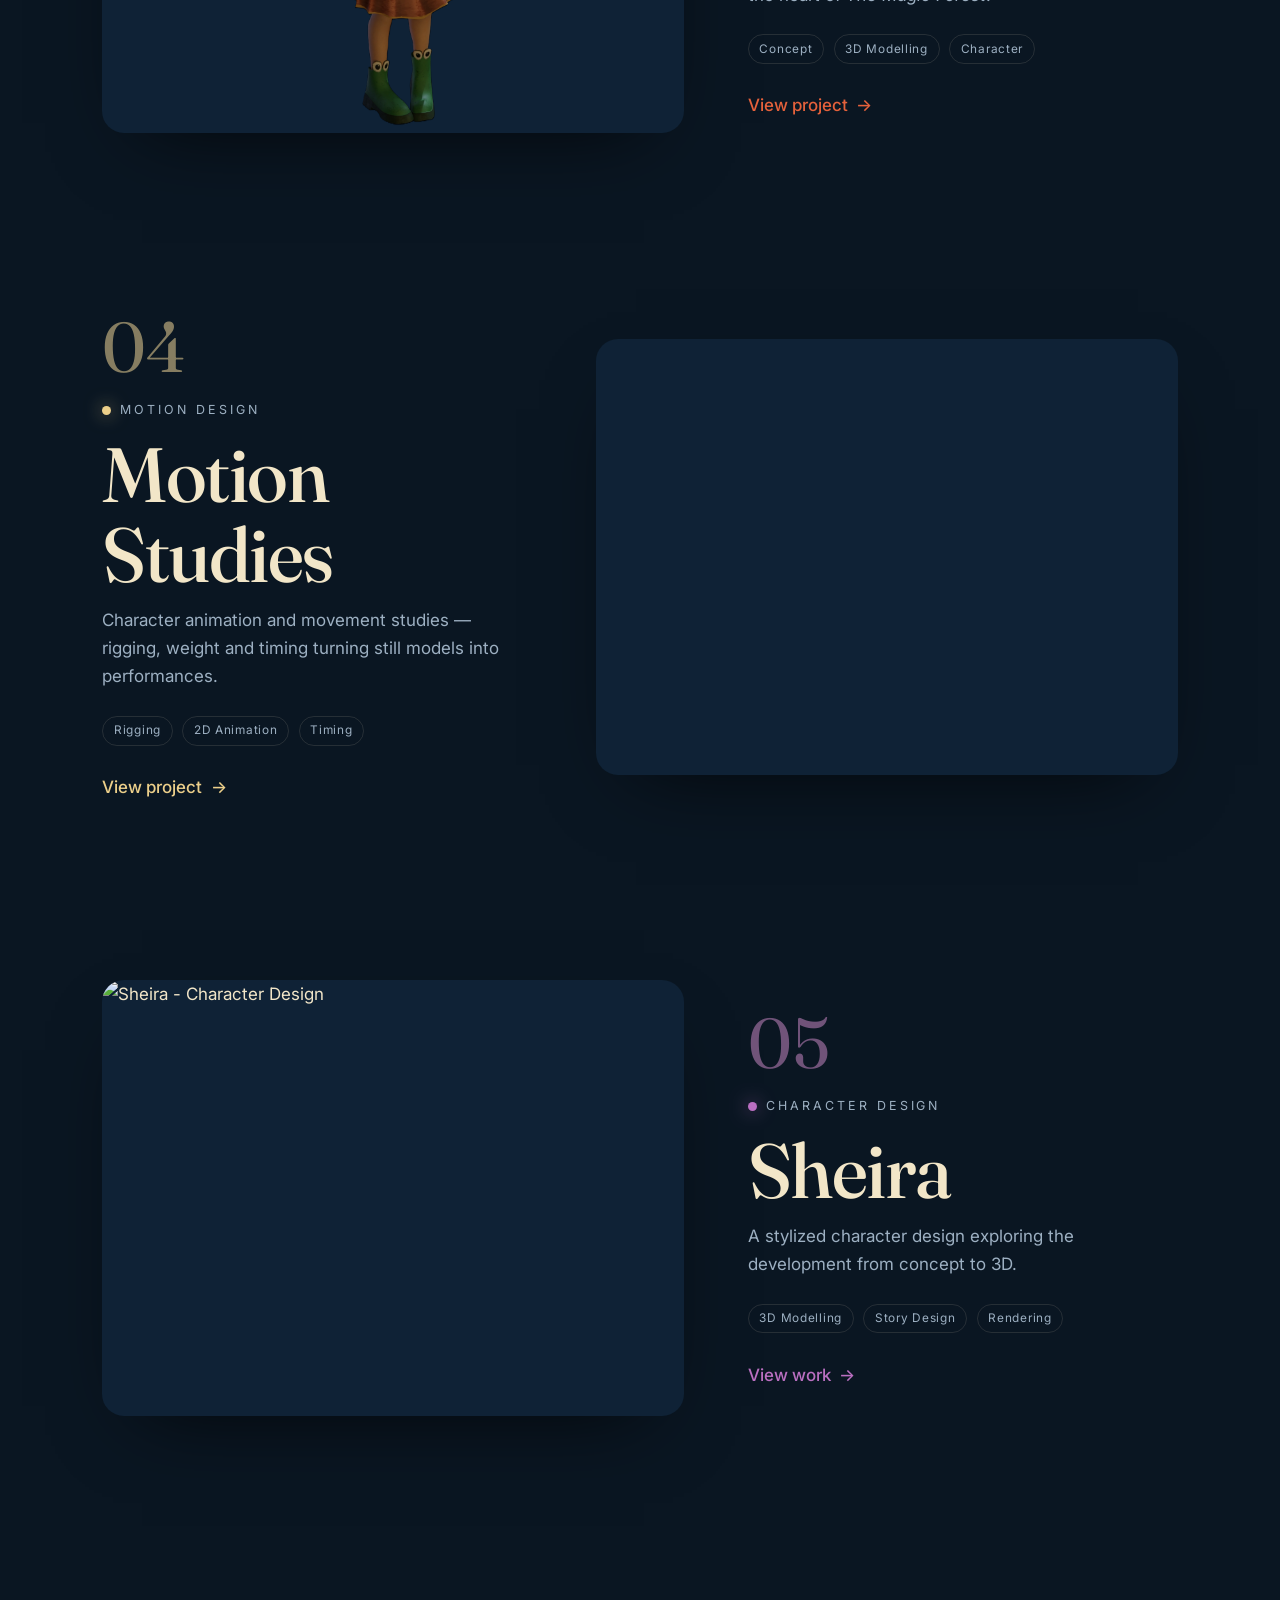
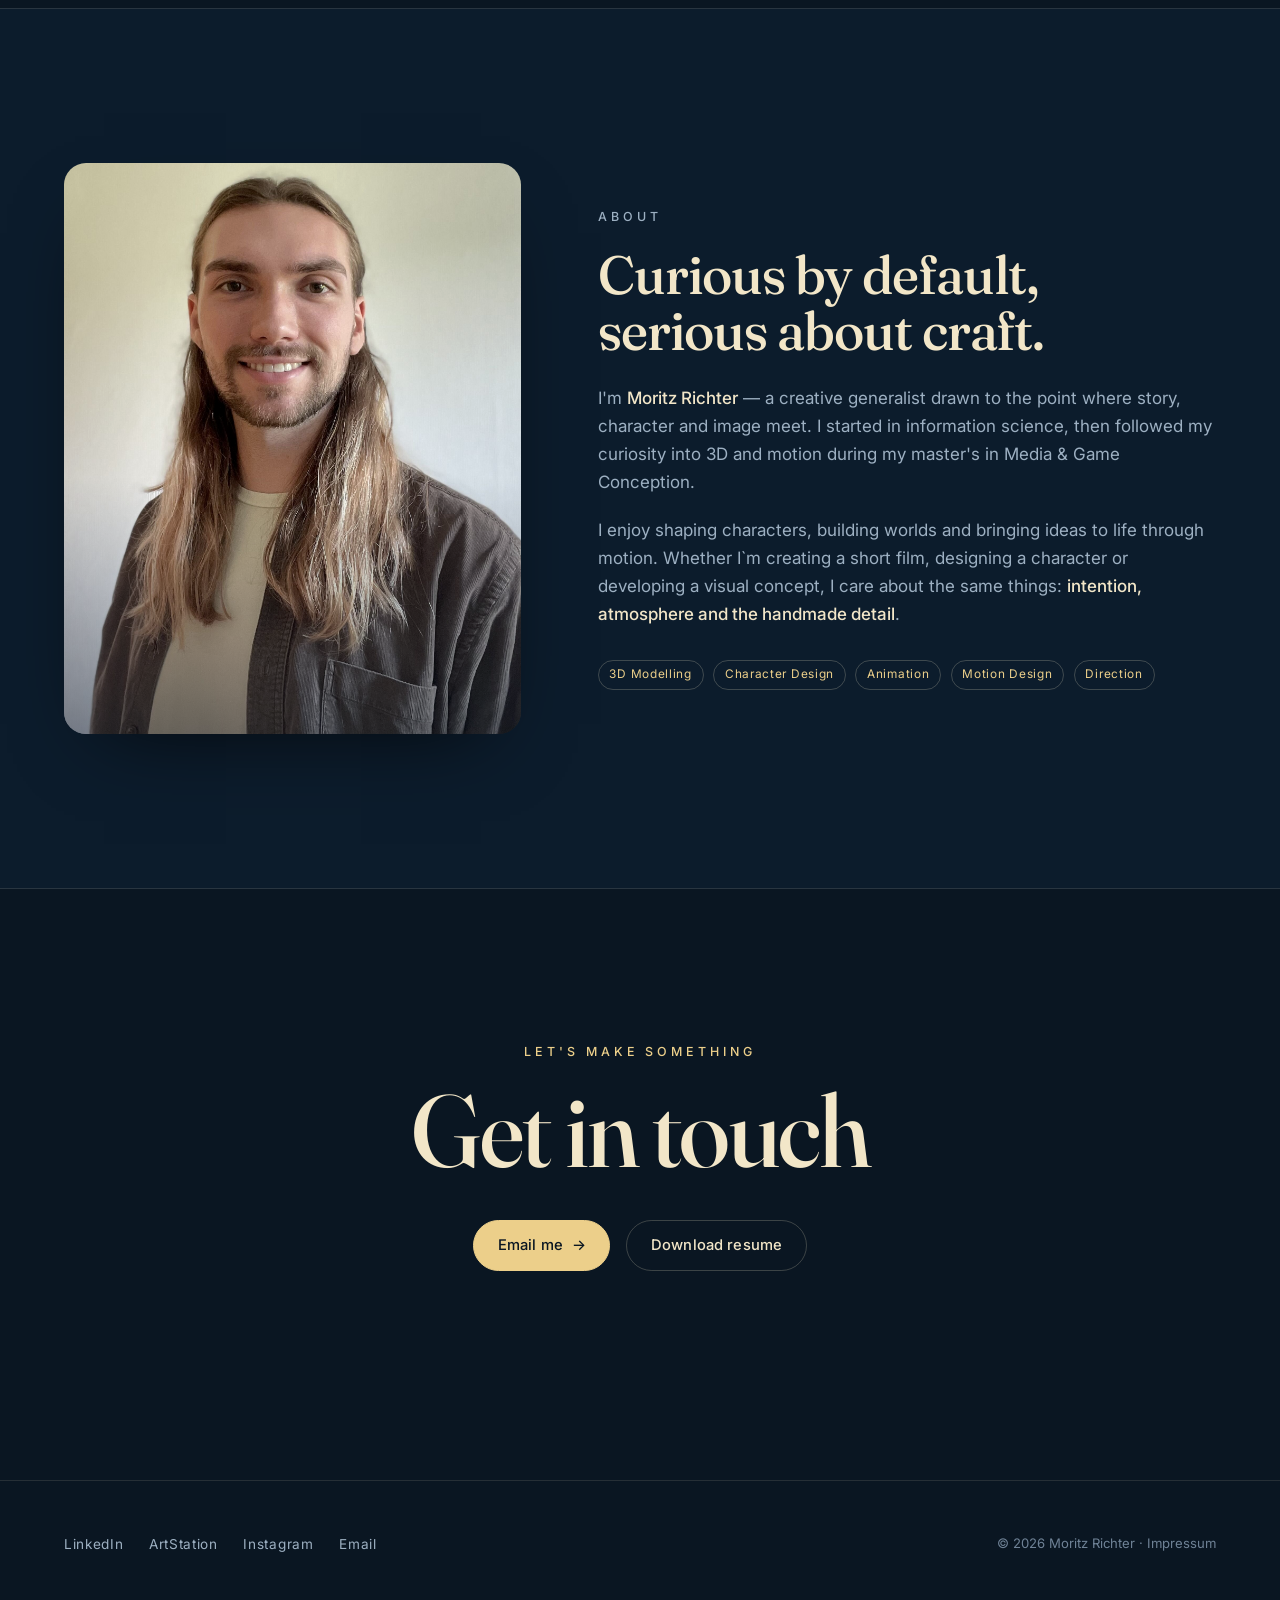
==== commit f58f07f9: "Add Sheira theatrical violet uplight hover FX Co-Authored-By: Devin AI <158243242+devin-ai-integrati" ====
--- a/index.html
+++ b/index.html
@@ -220,6 +220,8 @@
 
                     <!-- 5 · Sheira -->
                     <article class="feature" style="--c: var(--c-sheira);" data-reveal>
+                        <!-- PLACEHOLDER motion layer — CSS uplight, JS-triggered (see js/starfield.js) -->
+                        <div class="feature__uplight" data-starfield data-fx="sheira" aria-hidden="true"></div>
                         <a class="feature__media" href="projects/sheira.html"
                             aria-label="Open Sheira Project">
                             <img src="images/Sheira/Sheira_002.png" alt="Sheira - Character Design"
--- a/css/main.css
+++ b/css/main.css
@@ -646,6 +646,52 @@
     opacity: 1;
 }
 
+/* PLACEHOLDER motion layer — Sheira theatrical uplight (CSS-only visuals,
+   JS just toggles .is-lit to trigger the one-shot animation; see js/starfield.js).
+   A soft violet stage light rises from the bottom, like an uplight through fog. */
+.feature__uplight {
+    position: absolute;
+    inset: 0;
+    z-index: 0;
+    width: 100%;
+    height: 100%;
+    opacity: 0;
+    pointer-events: none;
+    background:
+        radial-gradient(70% 55% at 50% 118%,
+            color-mix(in srgb, var(--c) 50%, transparent) 0%,
+            color-mix(in srgb, var(--c) 24%, transparent) 38%,
+            transparent 72%),
+        linear-gradient(0deg,
+            color-mix(in srgb, var(--c) 18%, transparent) 0%,
+            transparent 45%);
+    filter: blur(6px);
+    transform: translateY(8%) scaleY(0.92);
+    transform-origin: bottom center;
+}
+
+.feature__uplight.is-lit {
+    animation: sheira-uplight 2200ms var(--ease-out) both;
+}
+
+@keyframes sheira-uplight {
+    0% {
+        opacity: 0;
+        transform: translateY(14%) scaleY(0.8);
+    }
+    30% {
+        opacity: 1;
+        transform: translateY(0) scaleY(1);
+    }
+    65% {
+        opacity: 0.7;
+    }
+    100% {
+        opacity: 0;
+        transform: translateY(0) scaleY(1.04);
+    }
+}
+
 .feature:hover .feature__media img,
 .feature:hover .feature__media video {
     transform: scale(1.1);
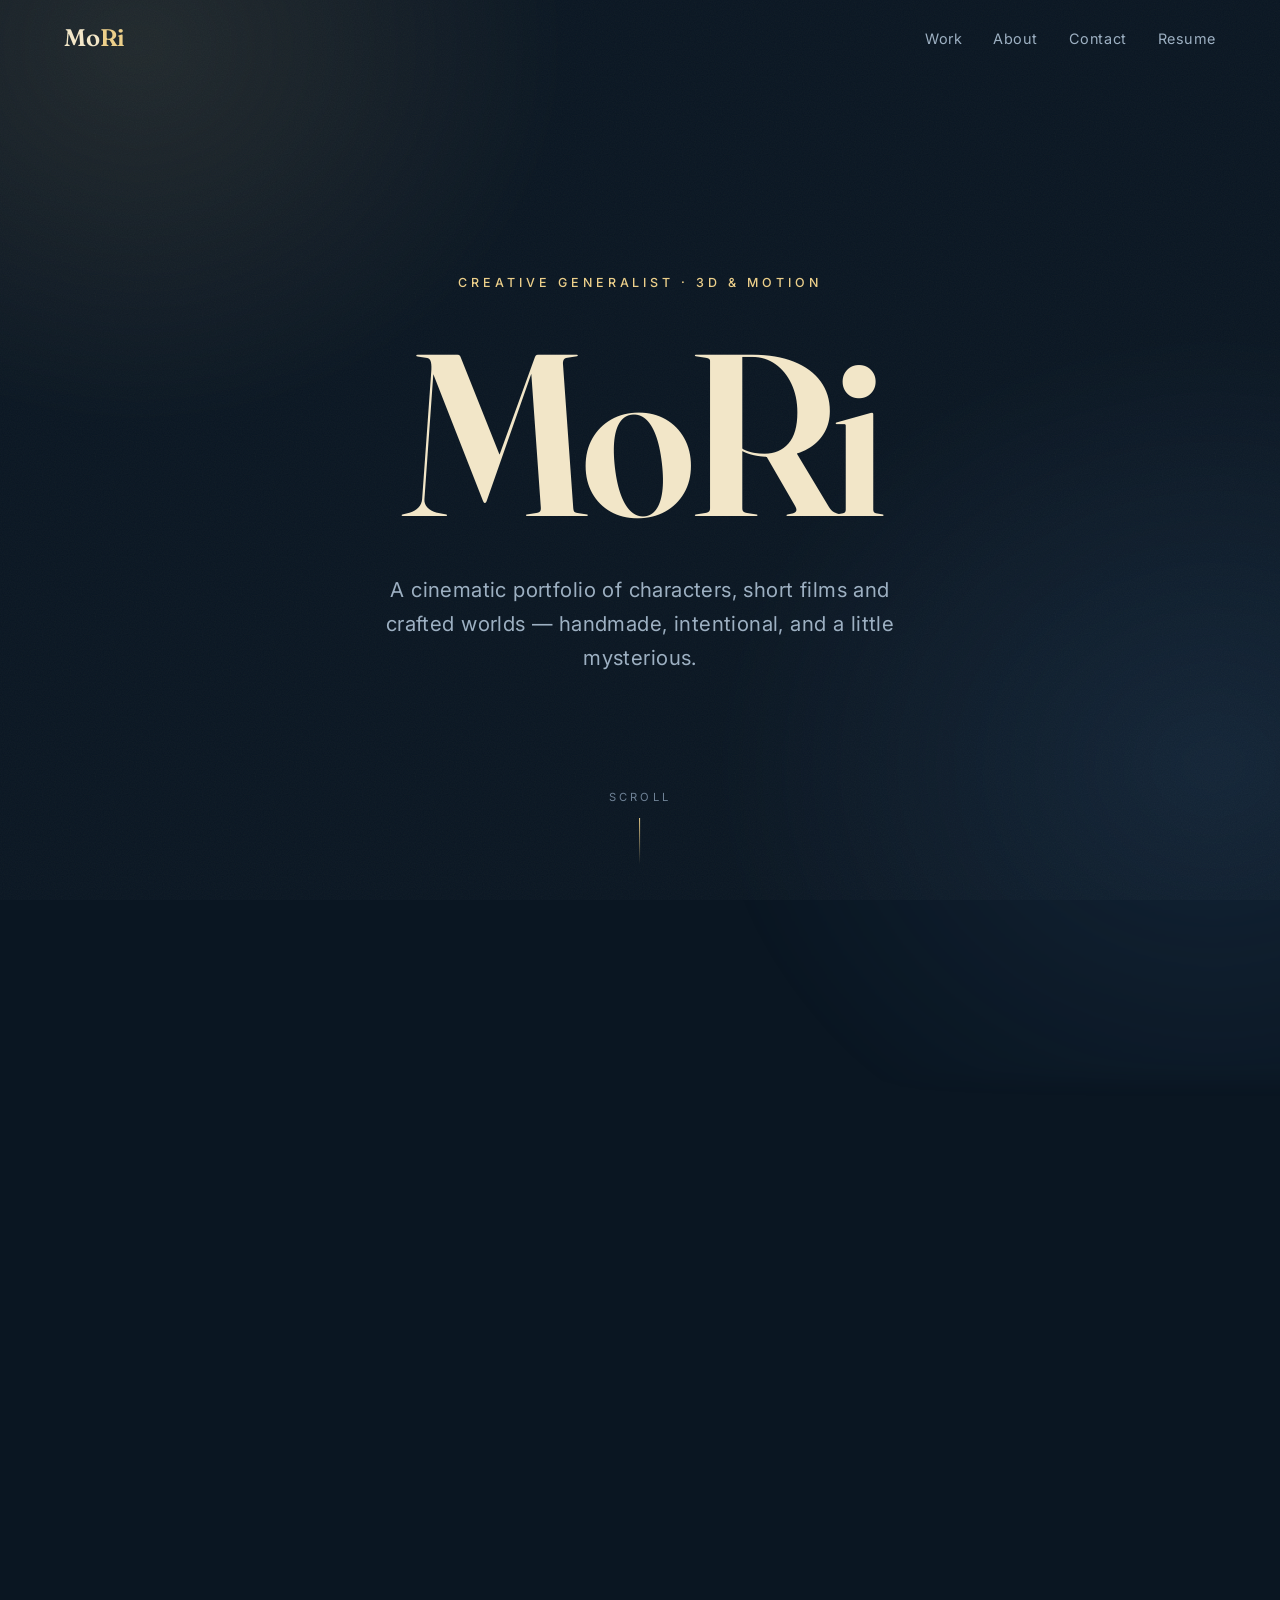
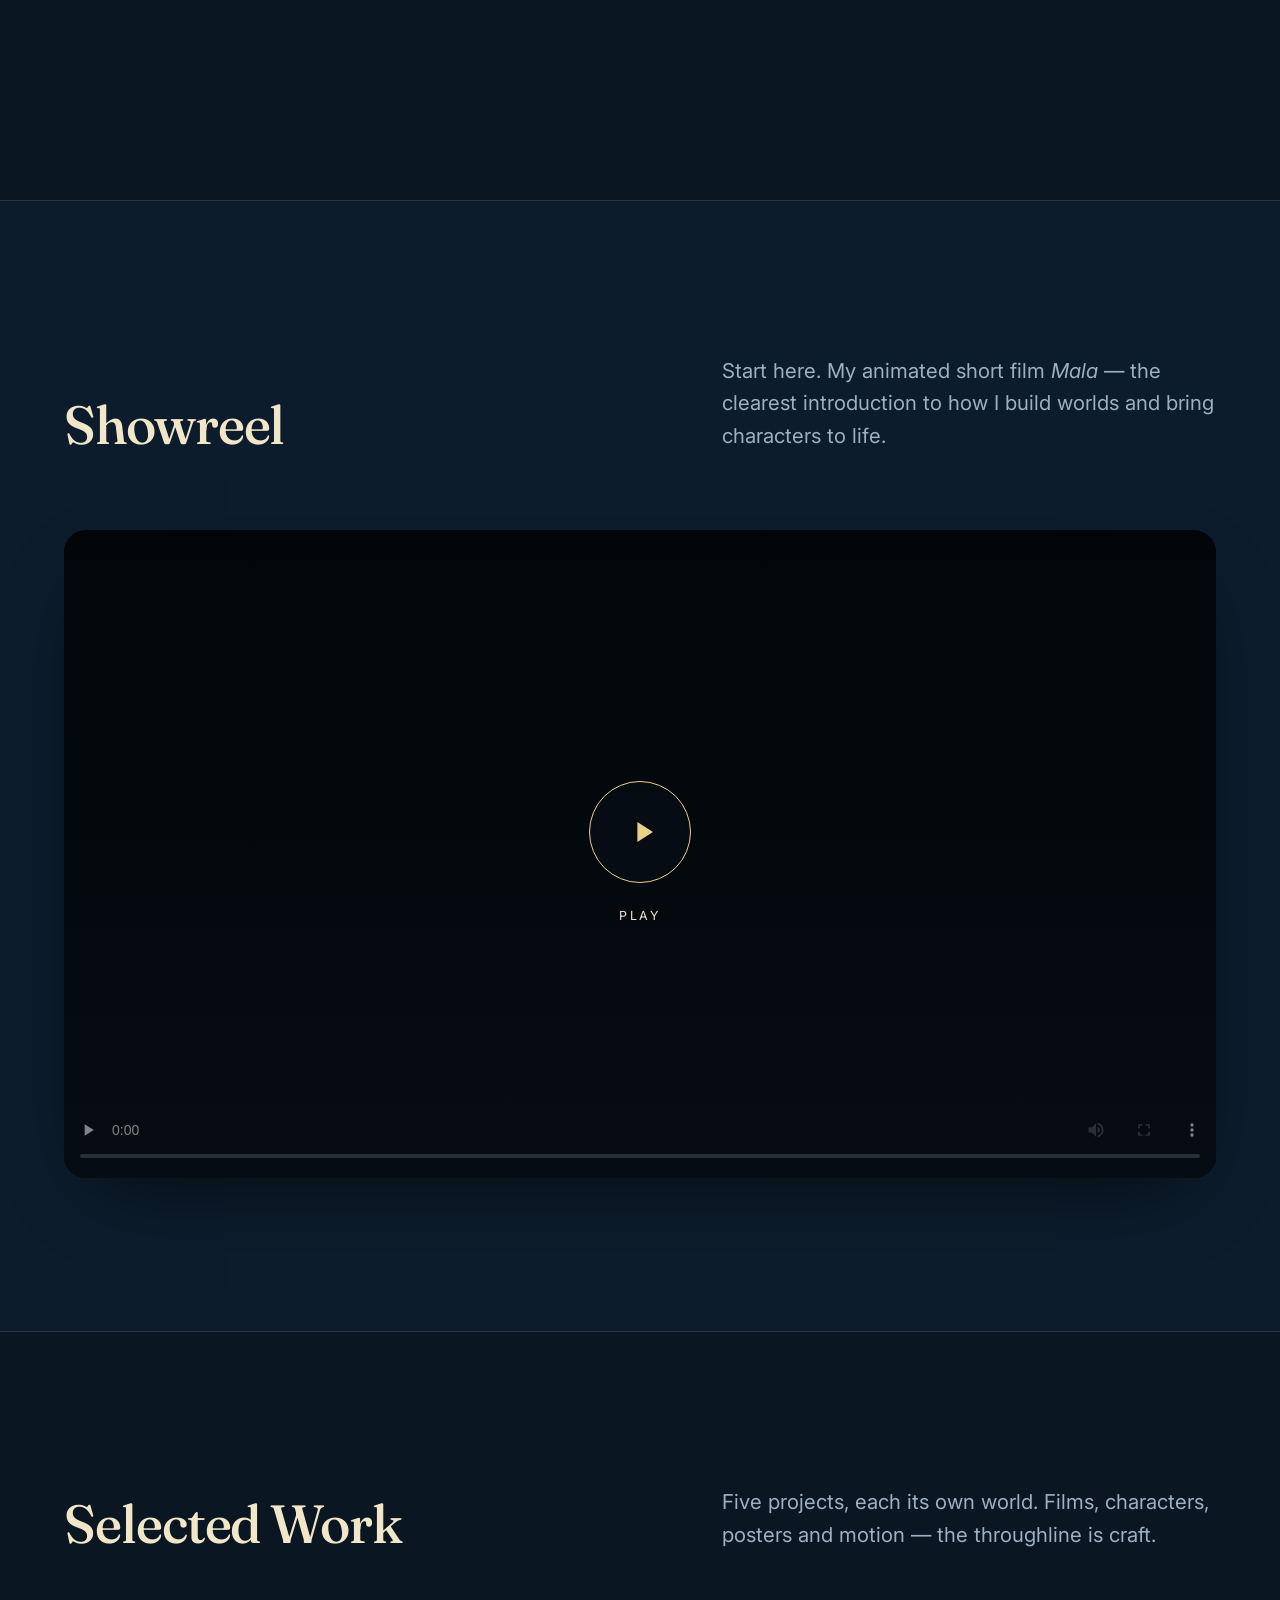
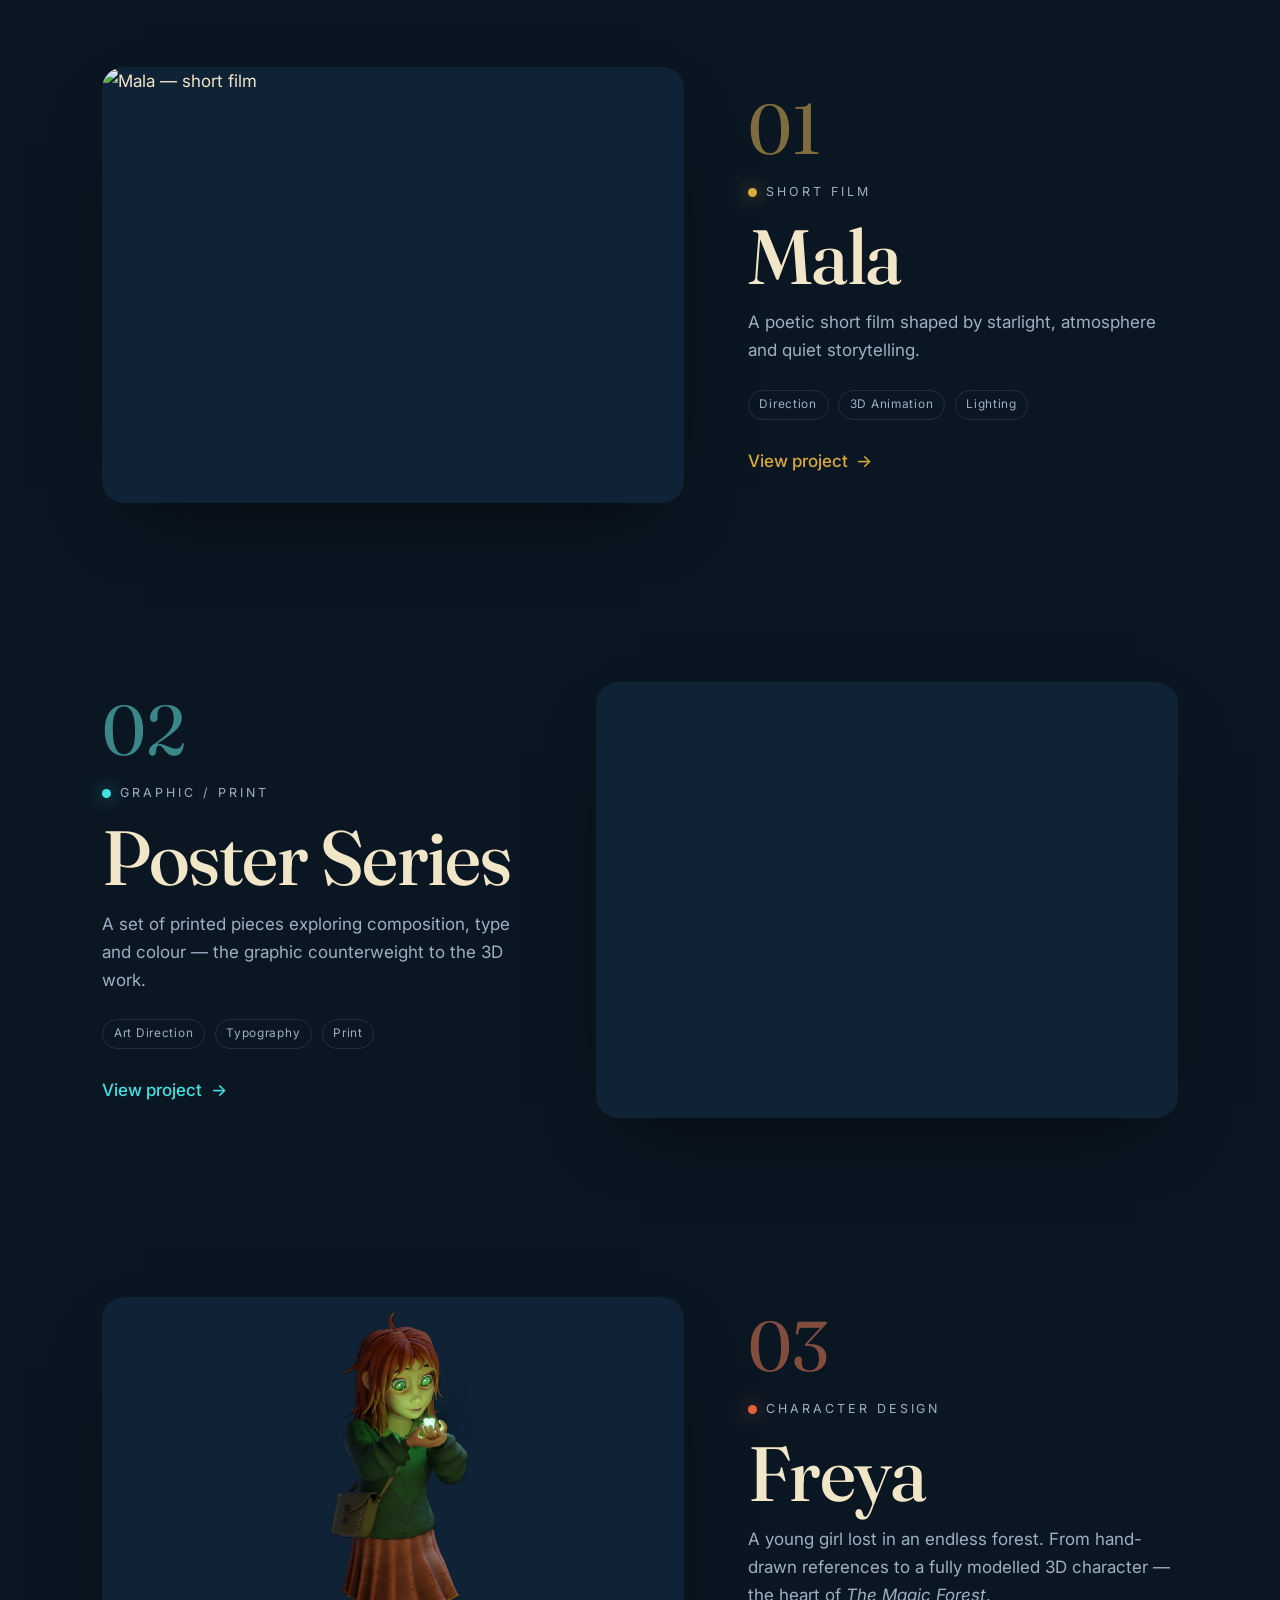
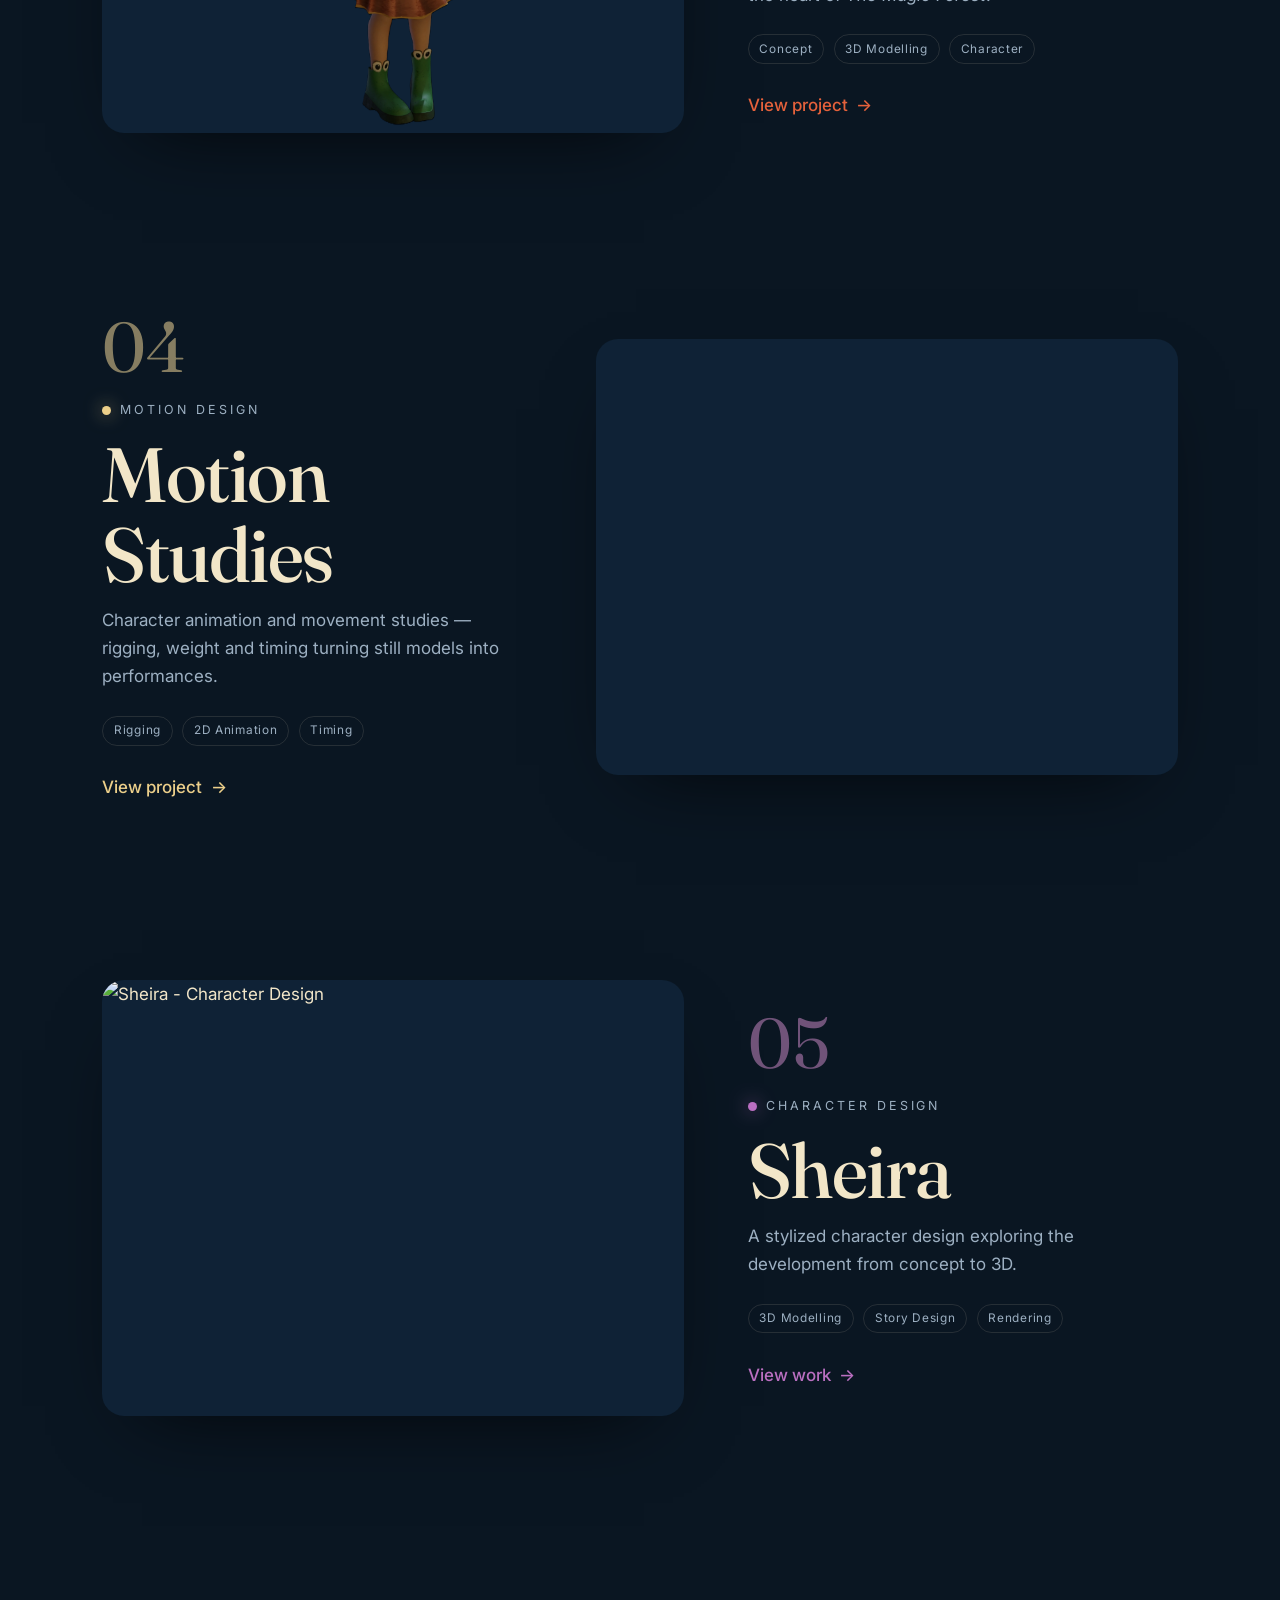
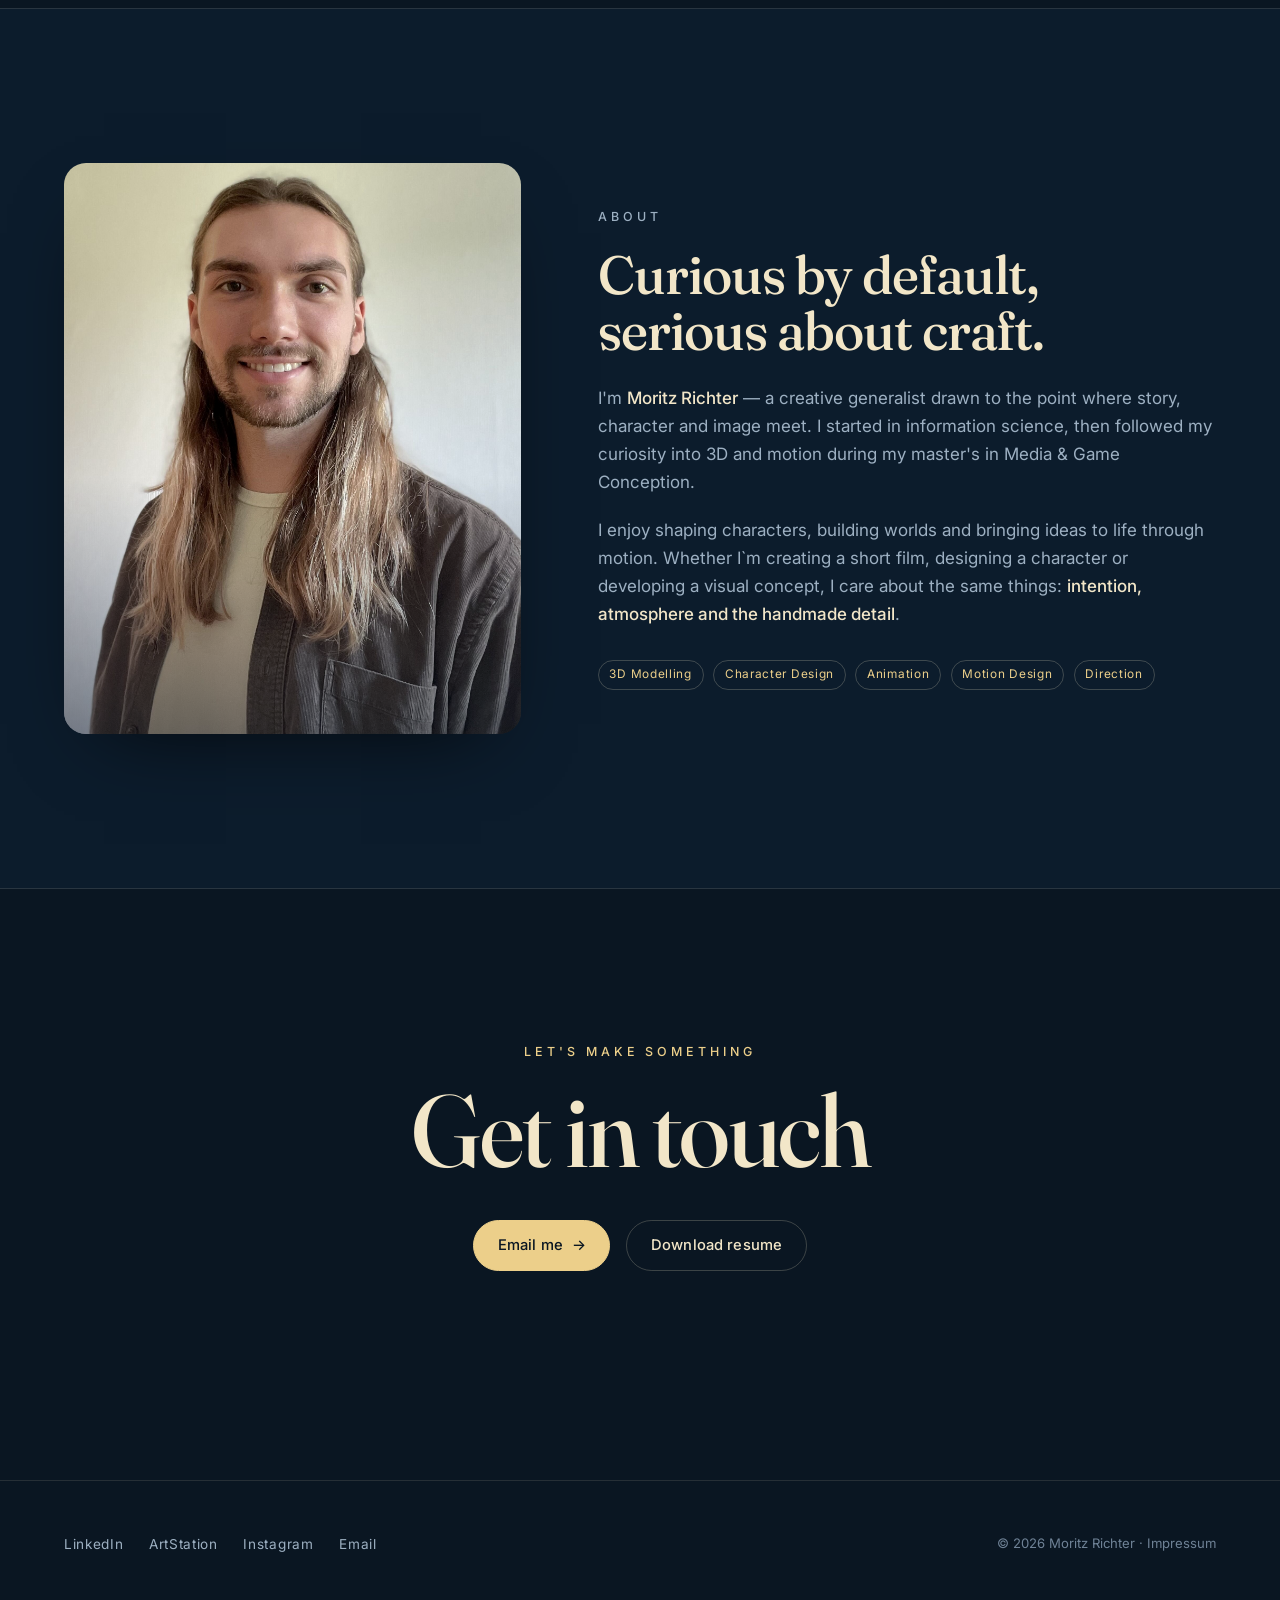
==== commit b94b90f1: "Link responsive.css stylesheet to index.html" ====
--- a/index.html
+++ b/index.html
@@ -25,6 +25,7 @@
 
     <link rel="stylesheet" href="css/tokens.css" />
     <link rel="stylesheet" href="css/main.css" />
+    <link rel="stylesheet" href="css/responsive.css" />
 </head>
 
 <body>
@@ -220,8 +221,6 @@
 
                     <!-- 5 · Sheira -->
                     <article class="feature" style="--c: var(--c-sheira);" data-reveal>
-                        <!-- PLACEHOLDER motion layer — CSS uplight, JS-triggered (see js/starfield.js) -->
-                        <div class="feature__uplight" data-starfield data-fx="sheira" aria-hidden="true"></div>
                         <a class="feature__media" href="projects/sheira.html"
                             aria-label="Open Sheira Project">
                             <img src="images/Sheira/Sheira_002.png" alt="Sheira - Character Design"
--- a/css/main.css
+++ b/css/main.css
@@ -646,9 +646,9 @@
     opacity: 1;
 }
 
-/* PLACEHOLDER motion layer — Sheira theatrical uplight (CSS-only visuals,
-   JS just toggles .is-lit to trigger the one-shot animation; see js/starfield.js).
-   A soft violet stage light rises from the bottom, like an uplight through fog. */
+/* PLACEHOLDER motion layer — Sheira theatrical uplight (CSS only; see js/starfield.js).
+   A violet stage light pools at the bottom of the card and slowly flows left/right
+   the whole time the card is hovered, like footlights drifting through fog. */
 .feature__uplight {
     position: absolute;
     inset: 0;
@@ -657,38 +657,41 @@
     height: 100%;
     opacity: 0;
     pointer-events: none;
+    mix-blend-mode: screen;
     background:
-        radial-gradient(70% 55% at 50% 118%,
+        /* drifting bright core */
+        radial-gradient(closest-side at 50% 125%,
+            color-mix(in srgb, var(--c) 95%, transparent) 0%,
+            color-mix(in srgb, var(--c) 45%, transparent) 45%,
+            transparent 72%),
+        /* steady base wash along the bottom */
+        radial-gradient(120% 70% at 50% 122%,
             color-mix(in srgb, var(--c) 50%, transparent) 0%,
-            color-mix(in srgb, var(--c) 24%, transparent) 38%,
-            transparent 72%),
-        linear-gradient(0deg,
-            color-mix(in srgb, var(--c) 18%, transparent) 0%,
-            transparent 45%);
+            color-mix(in srgb, var(--c) 20%, transparent) 45%,
+            transparent 72%);
+    background-repeat: no-repeat;
+    background-size: 70% 95%, 100% 100%;
+    background-position: 0% 100%, 50% 100%;
     filter: blur(6px);
-    transform: translateY(8%) scaleY(0.92);
-    transform-origin: bottom center;
-}
-
-.feature__uplight.is-lit {
-    animation: sheira-uplight 2200ms var(--ease-out) both;
-}
-
-@keyframes sheira-uplight {
+    transition: opacity 0.6s var(--ease-out);
+}
+
+.feature:hover > .feature__uplight,
+.feature:focus-within > .feature__uplight {
+    opacity: 1;
+    animation: sheira-flow 7s ease-in-out infinite;
+}
+
+/* The bright core drifts side to side while the base wash stays put. */
+@keyframes sheira-flow {
     0% {
-        opacity: 0;
-        transform: translateY(14%) scaleY(0.8);
-    }
-    30% {
-        opacity: 1;
-        transform: translateY(0) scaleY(1);
-    }
-    65% {
-        opacity: 0.7;
+        background-position: 0% 100%, 50% 100%;
+    }
+    50% {
+        background-position: 100% 100%, 50% 100%;
     }
     100% {
-        opacity: 0;
-        transform: translateY(0) scaleY(1.04);
+        background-position: 0% 100%, 50% 100%;
     }
 }
 
--- a/css/responsive.css
+++ b/css/responsive.css
@@ -0,0 +1,387 @@
+/* =============================================================
+   MoRi — Enhanced responsive styles for mobile & tablet
+   ============================================================= */
+
+/* TABLET (768px - 920px) */
+@media (max-width: 920px) and (min-width: 569px) {
+    .hero {
+        padding: 5rem var(--gutter) 3rem;
+    }
+
+    .hero__tag {
+        margin-bottom: clamp(1rem, 3vh, 2rem);
+    }
+
+    .wordmark {
+        font-size: clamp(3rem, 14vw, 8rem);
+    }
+
+    .hero__sub {
+        font-size: clamp(0.95rem, 1.4vw, 1.2rem);
+        max-width: 35ch;
+    }
+
+    .section-head {
+        gap: 1.5rem;
+    }
+
+    .section-head h2 {
+        font-size: clamp(1.8rem, 3.5vw, 2.8rem);
+    }
+
+    .feature__title {
+        font-size: clamp(1.8rem, 4vw, 3rem);
+    }
+
+    .feature__num {
+        font-size: clamp(1.8rem, 4vw, 3rem);
+    }
+
+    .contact__big {
+        font-size: clamp(1.8rem, 6vw, 4rem);
+    }
+
+    .reel__play {
+        width: clamp(60px, 7vw, 90px);
+        height: clamp(60px, 7vw, 90px);
+    }
+}
+
+/* PHONE & SMALL TABLET (max 568px) */
+@media (max-width: 568px) {
+    /* --- Spacing resets --- */
+    .hero-pin {
+        height: 150vh;
+    }
+
+    .hero {
+        padding: 4rem var(--gutter) 2.5rem;
+    }
+
+    .hero__tag {
+        font-size: 0.7rem;
+        margin-bottom: 1rem;
+    }
+
+    .wordmark {
+        font-size: clamp(2.6rem, 12vw, 4.5rem);
+        line-height: 0.95;
+    }
+
+    .wordmark .fixed {
+        display: none;
+    }
+
+    .wordmark .grow {
+        max-width: 100%;
+        opacity: 1;
+        display: inline-block;
+        overflow: visible;
+    }
+
+    .hero__sub {
+        font-size: 0.95rem;
+        max-width: 30ch;
+        margin-top: 1rem;
+    }
+
+    .hero__scrollcue {
+        bottom: 1.2rem;
+    }
+
+    /* --- Section spacing --- */
+    .section {
+        padding-block: clamp(3.5rem, 8vw, 5rem);
+    }
+
+    .section-head {
+        flex-direction: column;
+        align-items: flex-start;
+        gap: 1rem;
+        margin-bottom: clamp(1.8rem, 4vw, 3rem);
+    }
+
+    .section-head h2 {
+        font-size: clamp(1.6rem, 3vw, 2.2rem);
+        max-width: 100%;
+    }
+
+    .section-head .lead {
+        font-size: clamp(0.95rem, 1.3vw, 1.05rem);
+        max-width: 100%;
+    }
+
+    /* --- Feature cards --- */
+    .feature {
+        grid-template-columns: 1fr;
+        gap: 1.2rem;
+        padding: clamp(0.8rem, 2vw, 1.5rem);
+    }
+
+    .feature:nth-child(even) {
+        grid-template-columns: 1fr;
+    }
+
+    .feature__media {
+        aspect-ratio: 3 / 2;
+        max-height: 280px;
+    }
+
+    .feature__body {
+        order: 1 !important;
+    }
+
+    .feature__media {
+        order: 0 !important;
+    }
+
+    .feature__num {
+        font-size: clamp(1.8rem, 3vw, 2.4rem);
+        margin-bottom: 0.5rem;
+    }
+
+    .feature__kicker {
+        font-size: 0.65rem;
+        margin: 0.6rem 0 0.5rem;
+    }
+
+    .feature__title {
+        font-size: clamp(1.4rem, 3vw, 2rem);
+        margin-bottom: 0.5rem;
+    }
+
+    .feature__desc {
+        font-size: 0.95rem;
+        margin-bottom: 1rem;
+    }
+
+    .feature__meta {
+        gap: 0.4rem 0.5rem;
+        margin-bottom: 1rem;
+    }
+
+    .tag {
+        font-size: 0.65rem;
+        padding: 0.3em 0.7em;
+    }
+
+    .feature:hover {
+        transform: none;
+        background: transparent;
+        box-shadow: none;
+    }
+
+    .feature:active {
+        transform: translateY(-2px);
+    }
+
+    /* --- Projects grid spacing --- */
+    .projects {
+        gap: clamp(2rem, 5vw, 4rem);
+    }
+
+    /* --- Showreel --- */
+    .reel {
+        aspect-ratio: 16 / 10;
+        border-radius: 12px;
+    }
+
+    .reel__play {
+        width: clamp(50px, 6vw, 70px);
+        height: clamp(50px, 6vw, 70px);
+    }
+
+    .reel__label {
+        font-size: 0.65rem;
+    }
+
+    /* --- About section --- */
+    .about__grid {
+        grid-template-columns: 1fr;
+        gap: clamp(1.5rem, 4vw, 3rem);
+        align-items: stretch;
+    }
+
+    .about__portrait {
+        max-width: 100%;
+        aspect-ratio: 3 / 4;
+    }
+
+    .about__body h2 {
+        font-size: clamp(1.4rem, 3vw, 1.8rem);
+        margin-bottom: 1rem;
+    }
+
+    .about__body p {
+        font-size: 0.95rem;
+        max-width: 100%;
+        margin-bottom: 1rem;
+    }
+
+    .about__disciplines {
+        gap: 0.4rem;
+        margin-top: 1.2rem;
+    }
+
+    /* --- Contact --- */
+    .contact__big {
+        font-size: clamp(1.6rem, 5vw, 2.8rem);
+        margin: 0.8rem 0 1.5rem;
+    }
+
+    .contact__actions {
+        gap: 0.8rem;
+        margin-bottom: 2.5rem;
+        flex-direction: column;
+    }
+
+    .btn {
+        width: 100%;
+        justify-content: center;
+        padding: 0.75em 1.2em;
+        font-size: 0.85rem;
+    }
+
+    /* --- Nav optimizations --- */
+    .nav {
+        height: 64px;
+    }
+
+    .nav-brand {
+        font-size: 1.2rem;
+    }
+
+    .nav-toggle {
+        width: 28px;
+        height: 28px;
+    }
+
+    .nav-links {
+        gap: 1.8rem;
+    }
+
+    .nav-links a {
+        font-size: 1.1rem;
+    }
+
+    /* --- Footer --- */
+    .site-footer .container {
+        flex-direction: column;
+        gap: 1rem;
+        text-align: center;
+    }
+
+    .footer-socials {
+        justify-content: center;
+        gap: 1.2rem;
+    }
+
+    .footer-socials a,
+    .footer-meta {
+        font-size: 0.8rem;
+    }
+
+    .footer-meta {
+        order: -1;
+    }
+}
+
+/* EXTRA SMALL PHONES (max 380px) */
+@media (max-width: 380px) {
+    .wordmark {
+        font-size: clamp(2rem, 10vw, 3.2rem);
+    }
+
+    .hero__sub {
+        font-size: 0.9rem;
+        max-width: 25ch;
+    }
+
+    .section-head h2 {
+        font-size: clamp(1.4rem, 2.5vw, 1.8rem);
+    }
+
+    .section-head .lead {
+        font-size: 0.9rem;
+    }
+
+    .feature__media {
+        aspect-ratio: 3 / 2.5;
+    }
+
+    .contact__big {
+        font-size: clamp(1.4rem, 4vw, 2.2rem);
+    }
+
+    .btn {
+        padding: 0.65em 1em;
+        font-size: 0.8rem;
+    }
+
+    .tag {
+        font-size: 0.6rem;
+        padding: 0.25em 0.6em;
+    }
+}
+
+/* LANDSCAPE MODE OPTIMIZATIONS */
+@media (max-width: 920px) and (max-height: 600px) and (orientation: landscape) {
+    .hero {
+        padding: 2.5rem var(--gutter);
+    }
+
+    .hero__tag {
+        margin-bottom: 0.5rem;
+    }
+
+    .wordmark {
+        font-size: clamp(2rem, 12vw, 4rem);
+    }
+
+    .hero__sub {
+        margin-top: 0.5rem;
+        font-size: 0.9rem;
+    }
+
+    .hero__scrollcue {
+        display: none;
+    }
+}
+
+/* Touch-friendly improvements for mobile */
+@media (hover: none) and (pointer: coarse) {
+    .feature:active .feature__media img,
+    .feature:active .feature__media video {
+        transform: scale(1.05);
+    }
+
+    .btn {
+        min-height: 44px;
+        min-width: 44px;
+        display: flex;
+        align-items: center;
+        justify-content: center;
+    }
+
+    .text-link {
+        min-height: 44px;
+        padding: 0.5em 0;
+    }
+
+    .nav-links a {
+        padding: 0.5em 0;
+    }
+
+    /* Remove hover-specific effects on touch */
+    .feature:hover > .starfield {
+        opacity: 0;
+    }
+
+    .reel:hover .reel__poster {
+        transform: none;
+    }
+
+    .reel:hover .reel__play {
+        transform: none;
+    }
+}
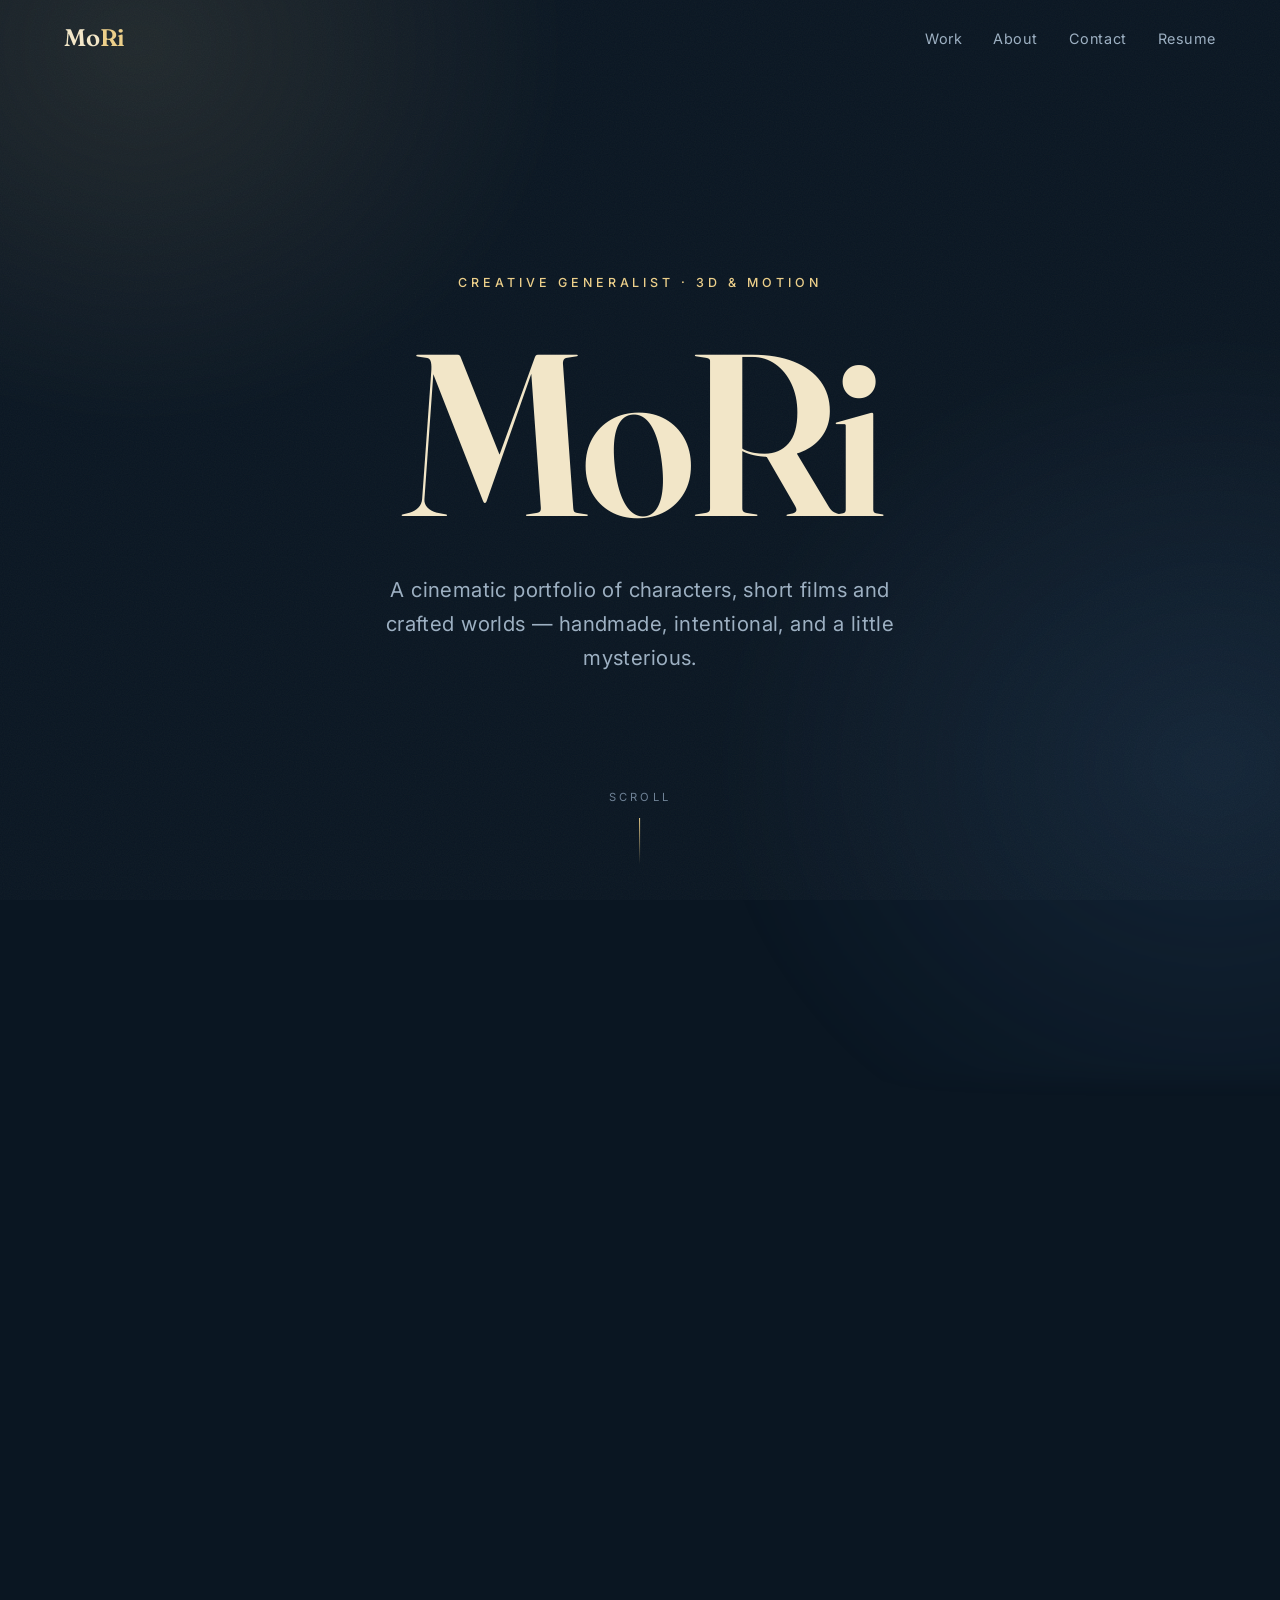
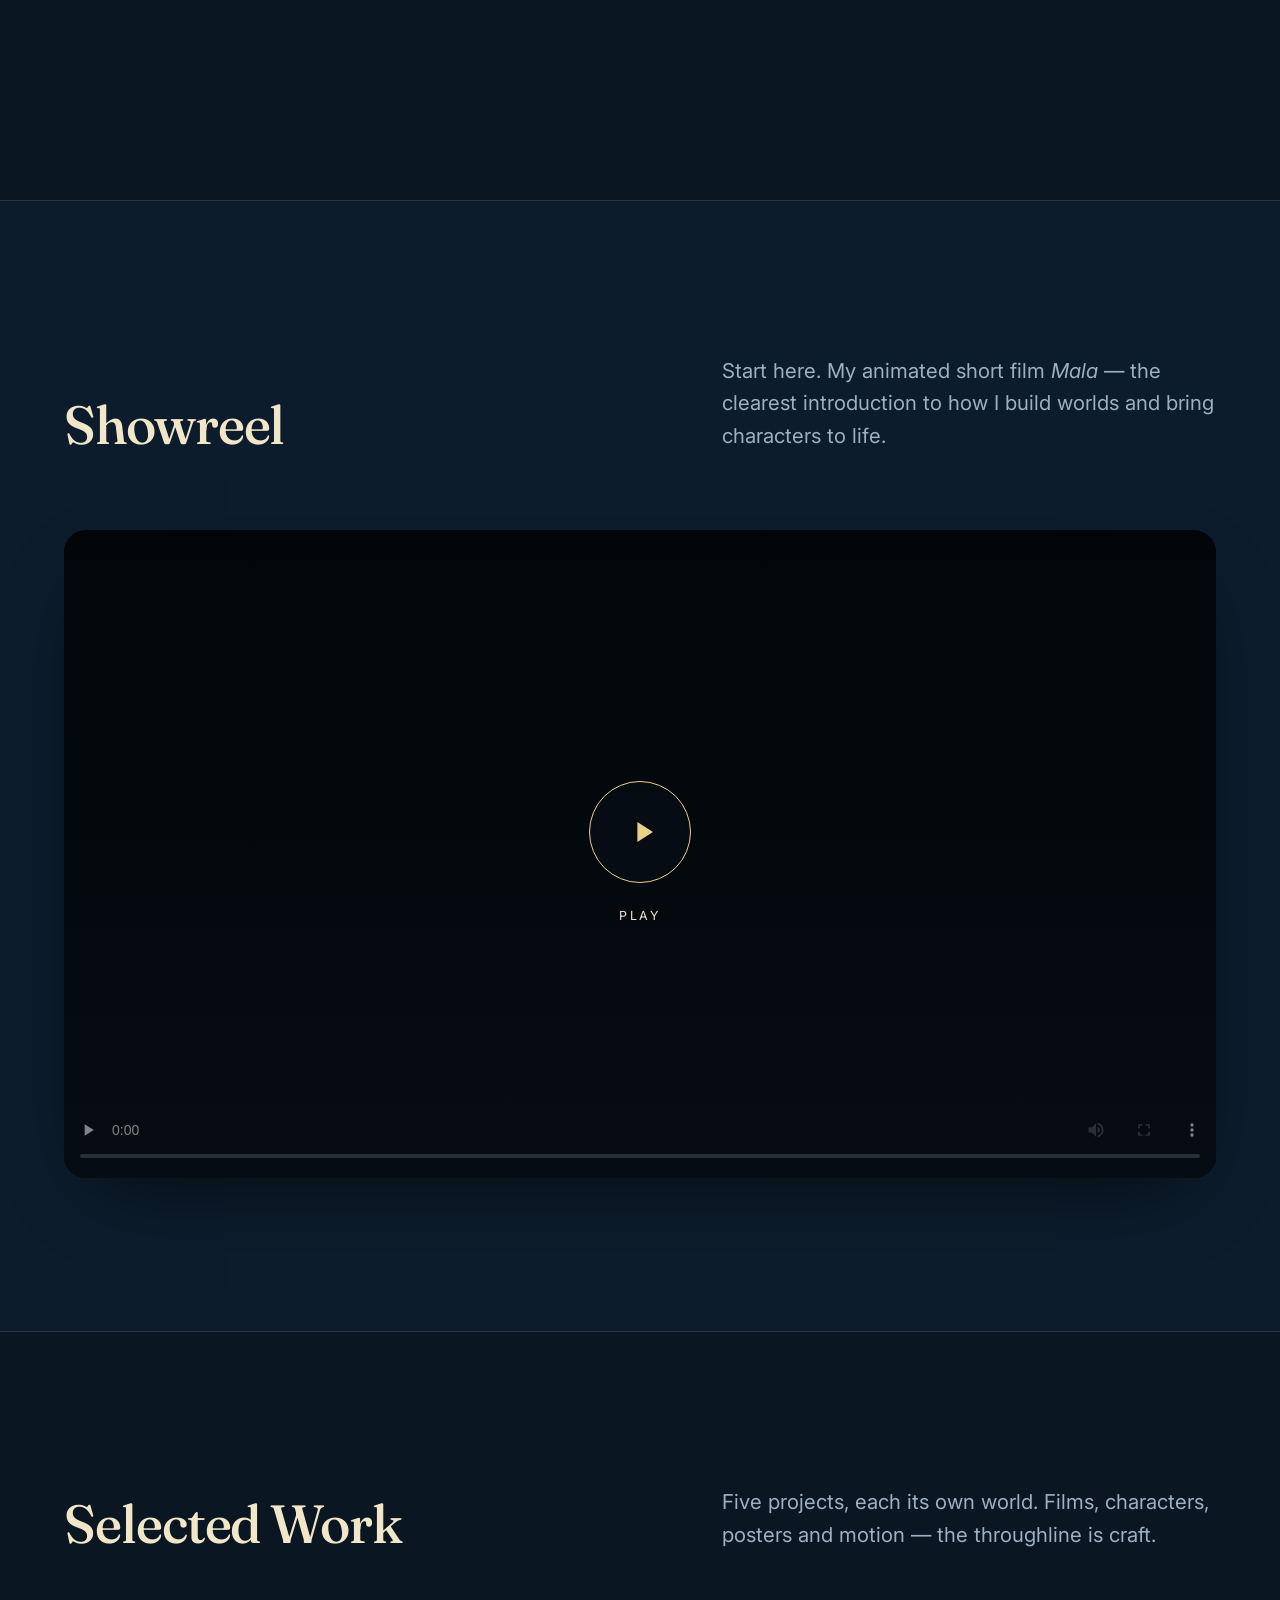
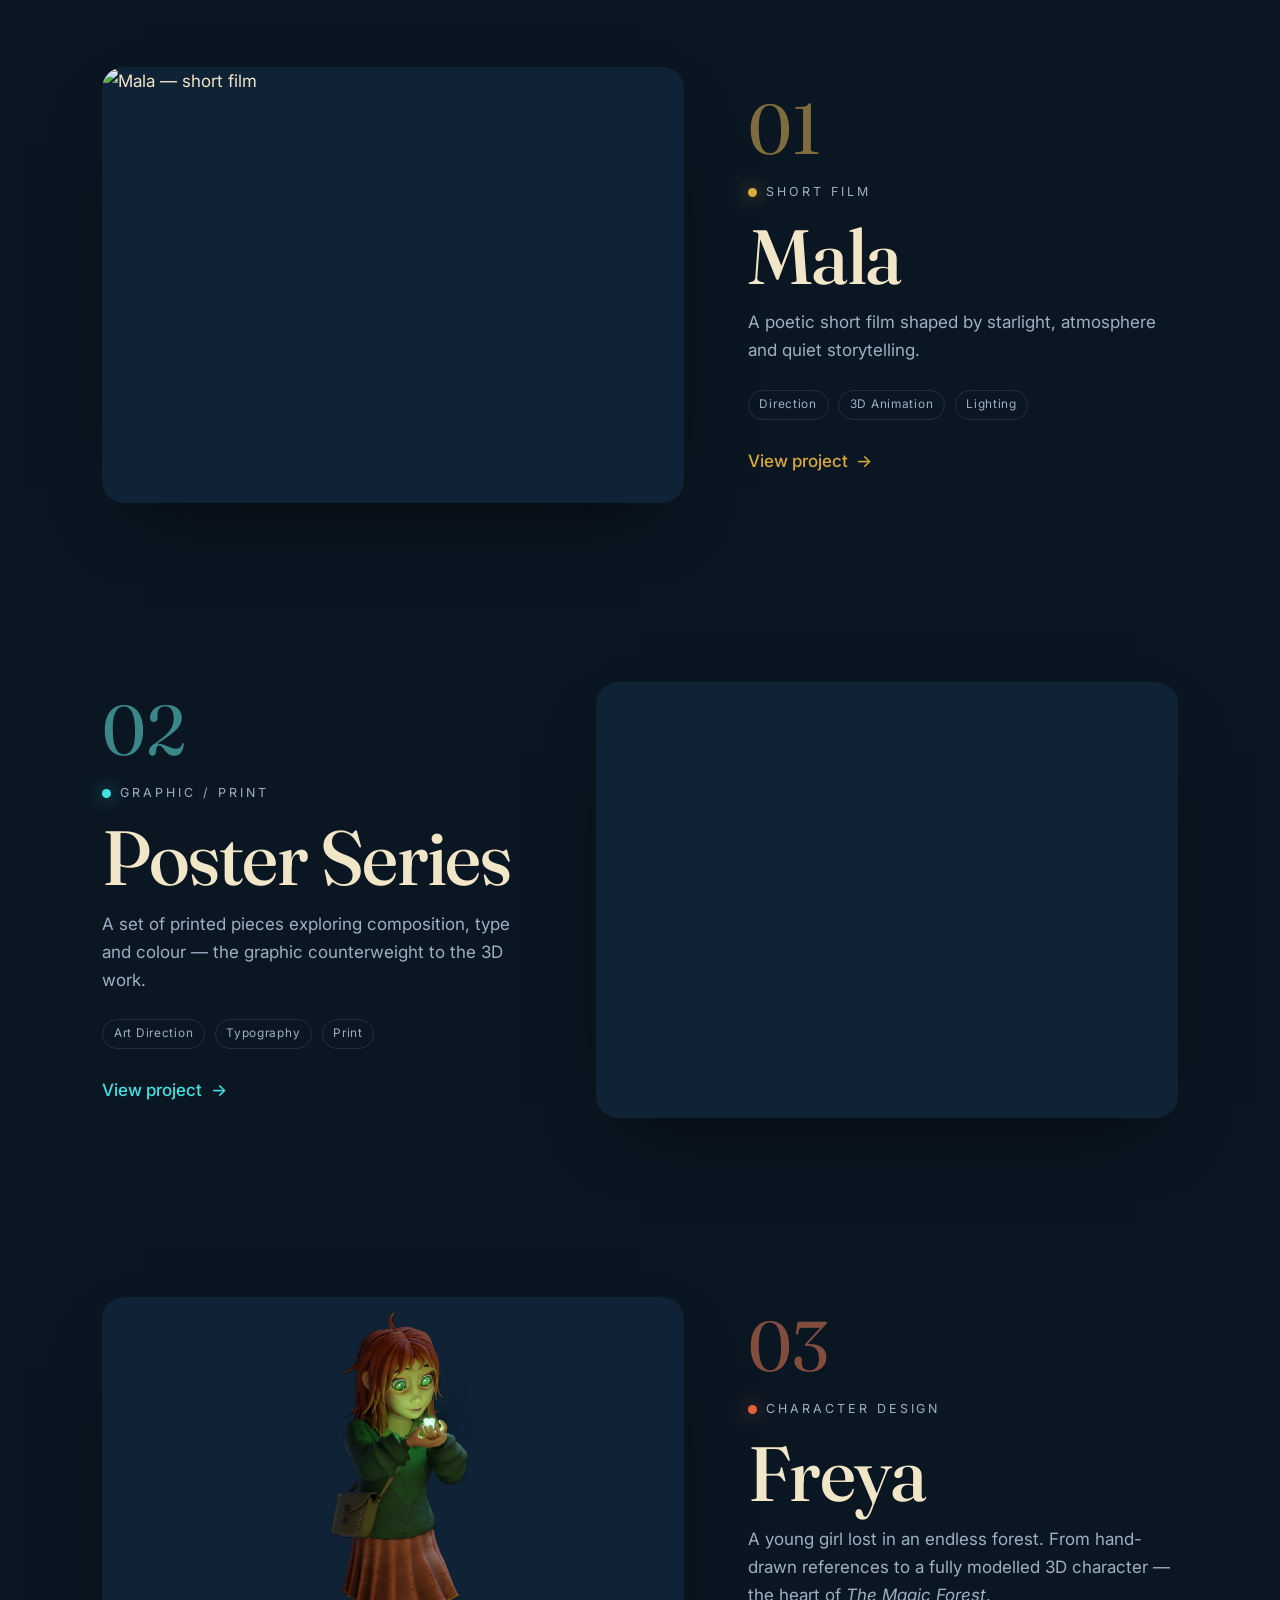
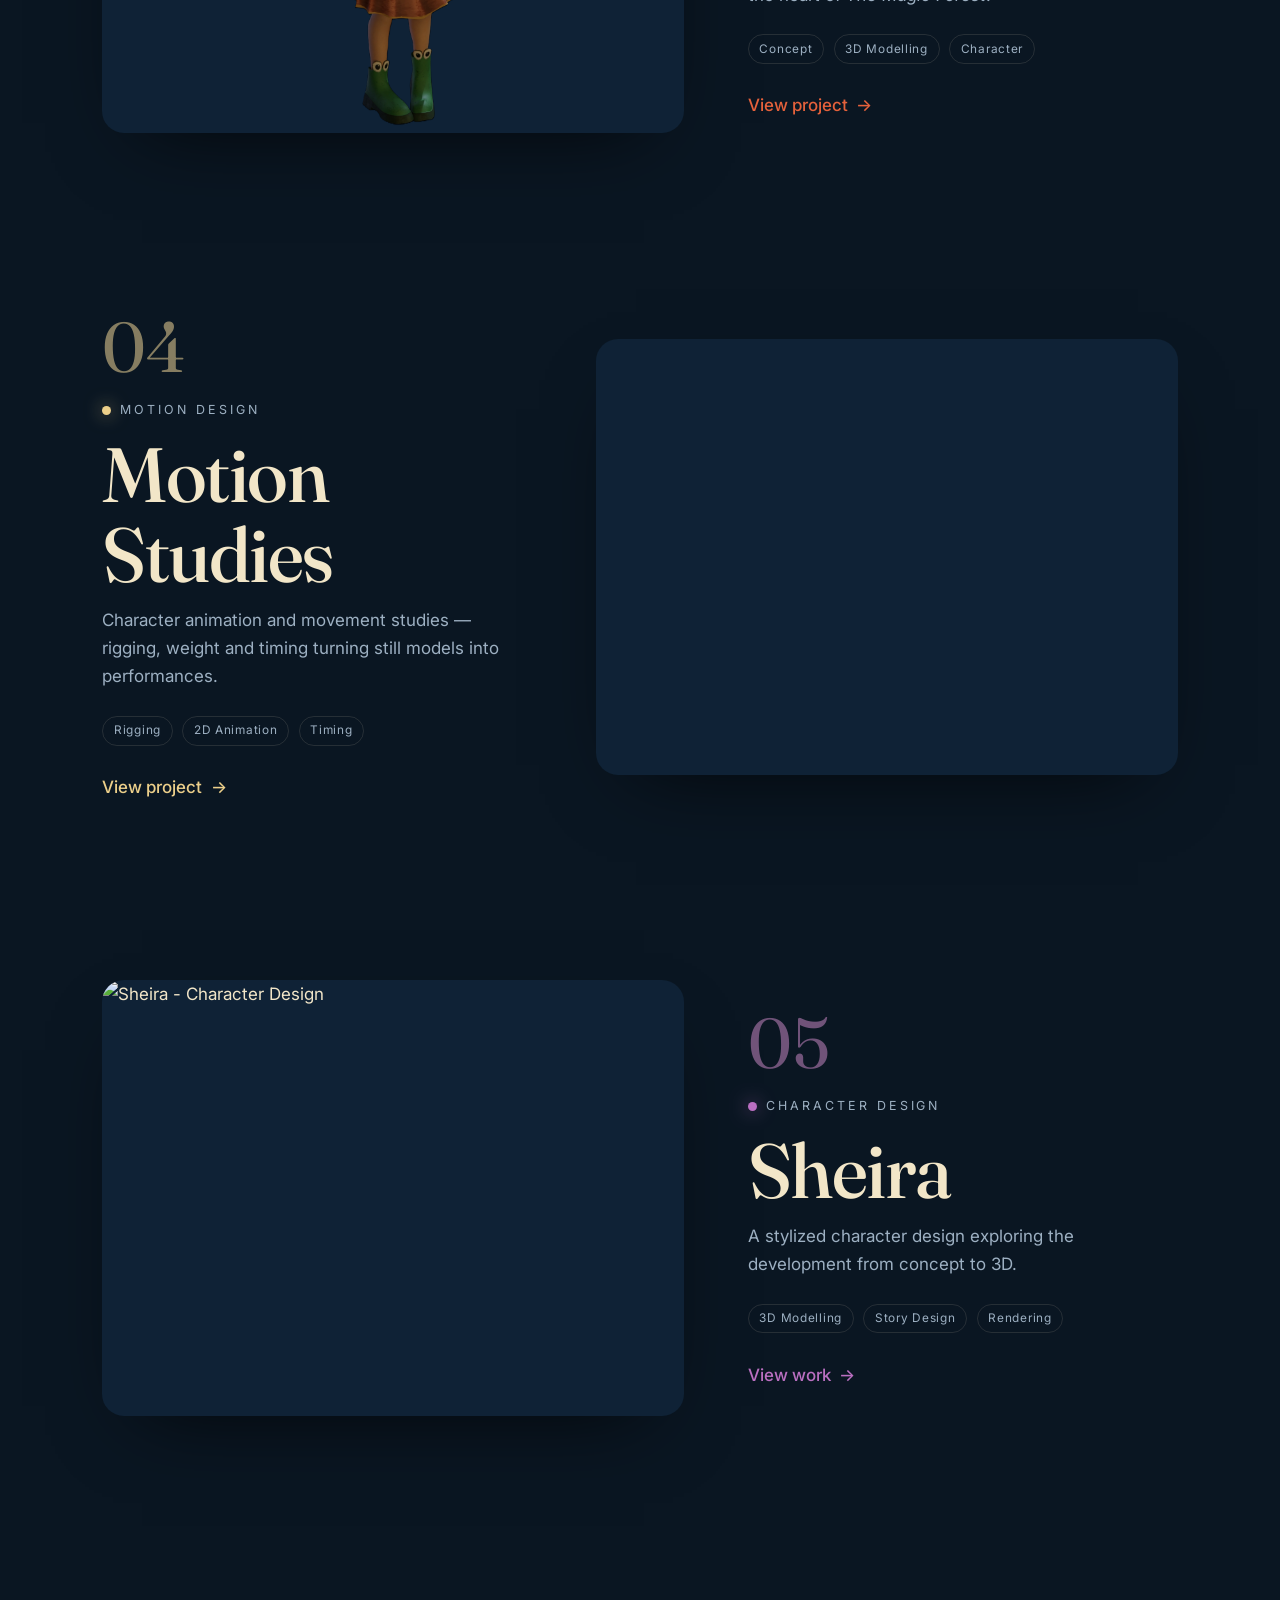
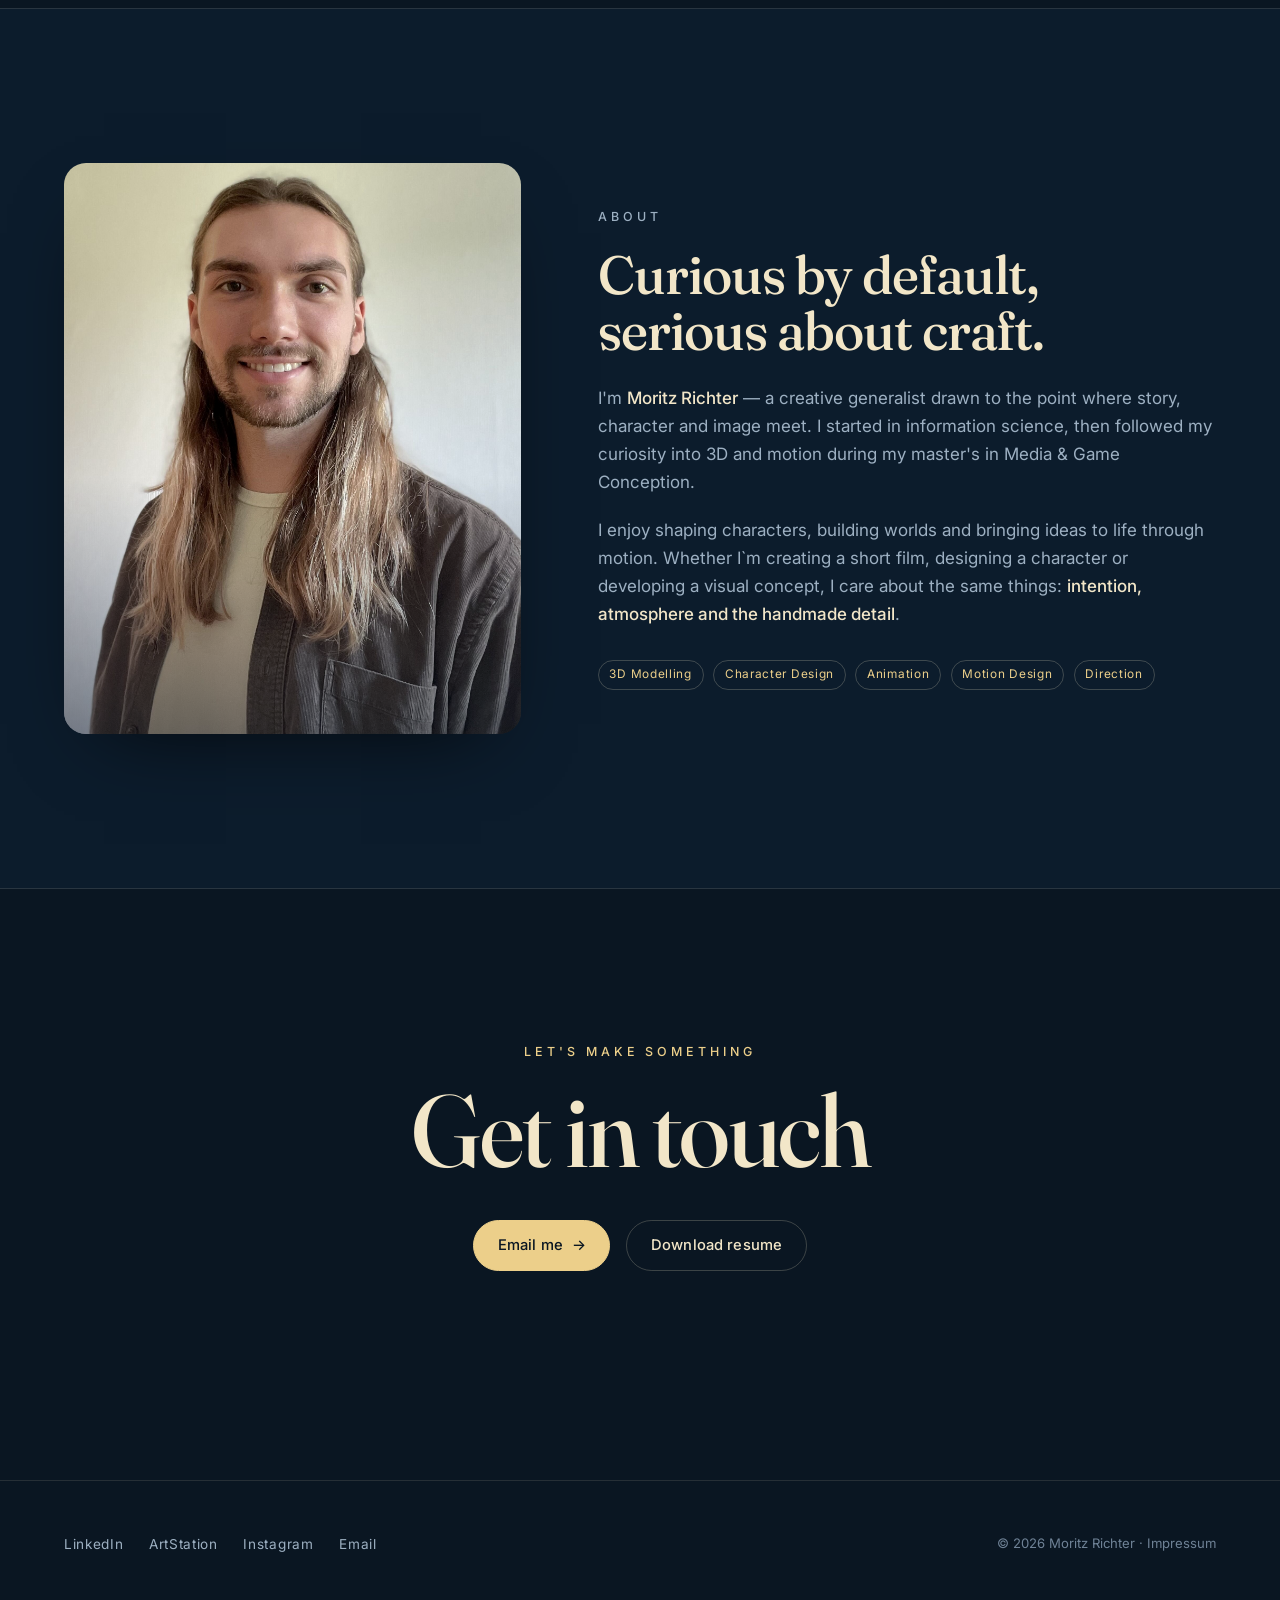
==== commit df2489f8: "Merge branch 'devin/1781253431-sheira-uplight'" ====
--- a/index.html
+++ b/index.html
@@ -221,6 +221,8 @@
 
                     <!-- 5 · Sheira -->
                     <article class="feature" style="--c: var(--c-sheira);" data-reveal>
+                        <!-- PLACEHOLDER motion layer — CSS uplight, JS-triggered (see js/starfield.js) -->
+                        <div class="feature__uplight" data-starfield data-fx="sheira" aria-hidden="true"></div>
                         <a class="feature__media" href="projects/sheira.html"
                             aria-label="Open Sheira Project">
                             <img src="images/Sheira/Sheira_002.png" alt="Sheira - Character Design"
--- a/css/main.css
+++ b/css/main.css
@@ -658,6 +658,8 @@
     opacity: 0;
     pointer-events: none;
     mix-blend-mode: screen;
+    border-radius: var(--radius-lg);
+    overflow: hidden;
     background:
         /* drifting bright core */
         radial-gradient(closest-side at 50% 125%,
@@ -667,31 +669,36 @@
         /* steady base wash along the bottom */
         radial-gradient(120% 70% at 50% 122%,
             color-mix(in srgb, var(--c) 50%, transparent) 0%,
-            color-mix(in srgb, var(--c) 20%, transparent) 45%,
+            color-mix(in srgb, var(--c) 40%, transparent) 45%,
             transparent 72%);
     background-repeat: no-repeat;
-    background-size: 70% 95%, 100% 100%;
+    background-size: 150% 120%, 100% 100%;
     background-position: 0% 100%, 50% 100%;
-    filter: blur(6px);
-    transition: opacity 0.6s var(--ease-out);
+    
 }
 
 .feature:hover > .feature__uplight,
 .feature:focus-within > .feature__uplight {
     opacity: 1;
-    animation: sheira-flow 7s ease-in-out infinite;
-}
-
-/* The bright core drifts side to side while the base wash stays put. */
+    animation: sheira-flow 3s ease-in-out infinite;
+}
+
+/* The bright core drifts side to side while also waving up/down for a flowing effect. */
 @keyframes sheira-flow {
     0% {
-        background-position: 0% 100%, 50% 100%;
-    }
+        background-position: -150% 100%, 50% 100%;
+    }
+    /*25% {
+        background-position: 0% 60%, 50% 100%;
+    }*/
     50% {
-        background-position: 100% 100%, 50% 100%;
-    }
+        background-position: 2500% 100%, 50% 100%;
+    }
+    /*75% {
+        background-position: 100% 60%, 50% 100%;
+    }*/
     100% {
-        background-position: 0% 100%, 50% 100%;
+        background-position: -150% 100%, 50% 100%;
     }
 }
 
--- a/css/responsive.css
+++ b/css/responsive.css
@@ -51,11 +51,12 @@
 @media (max-width: 568px) {
     /* --- Spacing resets --- */
     .hero-pin {
-        height: 150vh;
+        height: 140vh;
     }
 
     .hero {
         padding: 4rem var(--gutter) 2.5rem;
+        min-height: 100vh;
     }
 
     .hero__tag {
@@ -63,59 +64,116 @@
         margin-bottom: 1rem;
     }
 
+    /* Full name display on mobile - show everything */
     .wordmark {
-        font-size: clamp(2.6rem, 12vw, 4.5rem);
-        line-height: 0.95;
+        font-size: clamp(2.2rem, 11vw, 4rem);
+        line-height: 1;
+        white-space: normal;
+        word-break: break-word;
     }
 
     .wordmark .fixed {
-        display: none;
+        display: inline;
+        color: var(--cream);
     }
 
     .wordmark .grow {
-        max-width: 100%;
+        display: inline;
+        max-width: none;
         opacity: 1;
+        overflow: visible;
+        transform: none;
+    }
+
+    .wordmark .gap {
         display: inline-block;
+        width: auto;
         overflow: visible;
     }
 
     .hero__sub {
         font-size: 0.95rem;
-        max-width: 30ch;
+        max-width: 28ch;
         margin-top: 1rem;
+        line-height: 1.5;
     }
 
     .hero__scrollcue {
         bottom: 1.2rem;
+        font-size: 0.6rem;
+    }
+
+    .hero__scrollcue .line {
+        height: 30px;
     }
 
     /* --- Section spacing --- */
     .section {
-        padding-block: clamp(3.5rem, 8vw, 5rem);
+        padding-block: clamp(3rem, 8vw, 5rem);
     }
 
     .section-head {
         flex-direction: column;
         align-items: flex-start;
         gap: 1rem;
-        margin-bottom: clamp(1.8rem, 4vw, 3rem);
+        margin-bottom: clamp(1.5rem, 4vw, 2.5rem);
     }
 
     .section-head h2 {
-        font-size: clamp(1.6rem, 3vw, 2.2rem);
+        font-size: clamp(1.5rem, 3.5vw, 2.2rem);
         max-width: 100%;
     }
 
     .section-head .lead {
-        font-size: clamp(0.95rem, 1.3vw, 1.05rem);
+        font-size: clamp(0.9rem, 1.4vw, 1.05rem);
         max-width: 100%;
+        line-height: 1.5;
+    }
+
+    /* --- Reel/Video fixes --- */
+    .reel {
+        aspect-ratio: 16 / 10;
+        border-radius: 12px;
+    }
+
+    .reel video {
+        width: 100%;
+        height: 100%;
+        object-fit: contain;
+    }
+
+    .reel img.reel__poster {
+        width: 100%;
+        height: 100%;
+        object-fit: contain;
+    }
+
+    .reel__play {
+        width: clamp(50px, 8vw, 70px);
+        height: clamp(50px, 8vw, 70px);
+        border-width: 2px;
+    }
+
+    .reel__play svg {
+        width: 30%;
+        height: 30%;
+    }
+
+    .reel__label {
+        font-size: 0.6rem;
+        letter-spacing: 0.2em;
+    }
+
+    .reel__overlay {
+        gap: 1rem;
     }
 
     /* --- Feature cards --- */
     .feature {
         grid-template-columns: 1fr;
-        gap: 1.2rem;
-        padding: clamp(0.8rem, 2vw, 1.5rem);
+        gap: 1rem;
+        padding: clamp(0.75rem, 2vw, 1.5rem);
+        border-radius: 16px;
     }
 
     .feature:nth-child(even) {
@@ -124,7 +182,8 @@
 
     .feature__media {
         aspect-ratio: 3 / 2;
-        max-height: 280px;
+        max-height: 260px;
+        border-radius: 12px;
     }
 
     .feature__body {
@@ -136,33 +195,41 @@
     }
 
     .feature__num {
-        font-size: clamp(1.8rem, 3vw, 2.4rem);
-        margin-bottom: 0.5rem;
+        font-size: clamp(1.6rem, 3.5vw, 2.4rem);
+        margin-bottom: 0.4rem;
+        opacity: 0.6;
     }
 
     .feature__kicker {
         font-size: 0.65rem;
-        margin: 0.6rem 0 0.5rem;
+        margin: 0.5rem 0 0.4rem;
+        gap: 0.6em;
+    }
+
+    .feature__kicker .dot {
+        width: 7px;
+        height: 7px;
     }
 
     .feature__title {
-        font-size: clamp(1.4rem, 3vw, 2rem);
-        margin-bottom: 0.5rem;
+        font-size: clamp(1.3rem, 3.2vw, 1.9rem);
+        margin-bottom: 0.4rem;
     }
 
     .feature__desc {
-        font-size: 0.95rem;
-        margin-bottom: 1rem;
+        font-size: 0.9rem;
+        margin-bottom: 0.8rem;
+        line-height: 1.5;
     }
 
     .feature__meta {
-        gap: 0.4rem 0.5rem;
-        margin-bottom: 1rem;
+        gap: 0.3rem 0.4rem;
+        margin-bottom: 0.9rem;
     }
 
     .tag {
-        font-size: 0.65rem;
-        padding: 0.3em 0.7em;
+        font-size: 0.6rem;
+        padding: 0.3em 0.65em;
     }
 
     .feature:hover {
@@ -175,96 +242,153 @@
         transform: translateY(-2px);
     }
 
+    .feature > .starfield {
+        display: none;
+    }
+
     /* --- Projects grid spacing --- */
     .projects {
-        gap: clamp(2rem, 5vw, 4rem);
-    }
-
-    /* --- Showreel --- */
-    .reel {
-        aspect-ratio: 16 / 10;
-        border-radius: 12px;
-    }
-
-    .reel__play {
-        width: clamp(50px, 6vw, 70px);
-        height: clamp(50px, 6vw, 70px);
-    }
-
-    .reel__label {
-        font-size: 0.65rem;
+        gap: clamp(1.8rem, 4vw, 3.5rem);
     }
 
     /* --- About section --- */
     .about__grid {
         grid-template-columns: 1fr;
-        gap: clamp(1.5rem, 4vw, 3rem);
+        gap: clamp(1.2rem, 3vw, 2.5rem);
         align-items: stretch;
     }
 
     .about__portrait {
         max-width: 100%;
         aspect-ratio: 3 / 4;
+        border-radius: 14px;
     }
 
     .about__body h2 {
-        font-size: clamp(1.4rem, 3vw, 1.8rem);
-        margin-bottom: 1rem;
+        font-size: clamp(1.3rem, 3.5vw, 1.8rem);
+        margin-bottom: 0.8rem;
+        line-height: 1.1;
+    }
+
+    .about__body h2 br {
+        display: none;
     }
 
     .about__body p {
-        font-size: 0.95rem;
+        font-size: 0.9rem;
         max-width: 100%;
-        margin-bottom: 1rem;
+        margin-bottom: 0.9rem;
+        line-height: 1.6;
+    }
+
+    .about__body .eyebrow {
+        margin-bottom: 0.5rem;
     }
 
     .about__disciplines {
-        gap: 0.4rem;
-        margin-top: 1.2rem;
+        gap: 0.35rem;
+        margin-top: 1rem;
     }
 
     /* --- Contact --- */
+    .contact {
+        text-align: center;
+    }
+
     .contact__big {
-        font-size: clamp(1.6rem, 5vw, 2.8rem);
-        margin: 0.8rem 0 1.5rem;
+        font-size: clamp(1.5rem, 5.5vw, 2.8rem);
+        margin: 0.6rem 0 1.2rem;
+        line-height: 1.2;
+    }
+
+    .contact__big a {
+        display: block;
     }
 
     .contact__actions {
-        gap: 0.8rem;
-        margin-bottom: 2.5rem;
+        gap: 0.7rem;
+        margin-bottom: 2rem;
         flex-direction: column;
     }
 
     .btn {
         width: 100%;
         justify-content: center;
-        padding: 0.75em 1.2em;
+        padding: 0.8em 1.2em;
         font-size: 0.85rem;
+        min-height: 48px;
+        min-width: 100%;
     }
 
     /* --- Nav optimizations --- */
     .nav {
         height: 64px;
+        padding-inline: var(--gutter);
     }
 
     .nav-brand {
-        font-size: 1.2rem;
+        font-size: 1.1rem;
     }
 
     .nav-toggle {
+        display: flex;
         width: 28px;
         height: 28px;
+        gap: 4px;
+    }
+
+    .nav-toggle span {
+        height: 2px;
     }
 
     .nav-links {
-        gap: 1.8rem;
+        position: fixed;
+        inset: 0;
+        top: 64px;
+        flex-direction: column;
+        justify-content: flex-start;
+        gap: 0;
+        background: rgba(10, 22, 34, 0.98);
+        backdrop-filter: blur(20px);
+        transform: translateX(-100%);
+        transition: transform 0.4s var(--ease-out);
+        overflow-y: auto;
+        padding: 2rem var(--gutter);
+    }
+
+    body.nav-open .nav-links {
+        transform: translateX(0);
+    }
+
+    .nav-links li {
+        border-bottom: 1px solid var(--line);
+        padding: 1rem 0;
+    }
+
+    .nav-links li:first-child {
+        padding-top: 0;
     }
 
     .nav-links a {
         font-size: 1.1rem;
+        color: var(--cream);
+        display: block;
+        padding: 0.5rem 0;
+    }
+
+    .nav-links a::after {
+        display: none;
+    }
+
+    .nav-links a:hover {
+        color: var(--accent);
     }
 
     /* --- Footer --- */
+    .site-footer {
+        padding-block: 2rem;
+    }
+
     .site-footer .container {
         flex-direction: column;
         gap: 1rem;
@@ -273,61 +397,98 @@
 
     .footer-socials {
         justify-content: center;
-        gap: 1.2rem;
-    }
-
-    .footer-socials a,
+        gap: 1rem;
+        order: 1;
+    }
+
+    .footer-socials a {
+        font-size: 0.8rem;
+    }
+
     .footer-meta {
-        font-size: 0.8rem;
-    }
-
-    .footer-meta {
-        order: -1;
+        font-size: 0.75rem;
+        order: 2;
+    }
+
+    .footer-meta a {
+        text-decoration: underline;
     }
 }
 
 /* EXTRA SMALL PHONES (max 380px) */
 @media (max-width: 380px) {
     .wordmark {
-        font-size: clamp(2rem, 10vw, 3.2rem);
+        font-size: clamp(1.8rem, 9vw, 2.8rem);
+        word-break: break-word;
     }
 
     .hero__sub {
-        font-size: 0.9rem;
-        max-width: 25ch;
+        font-size: 0.85rem;
+        max-width: 22ch;
     }
 
     .section-head h2 {
-        font-size: clamp(1.4rem, 2.5vw, 1.8rem);
+        font-size: clamp(1.3rem, 3vw, 1.8rem);
     }
 
     .section-head .lead {
-        font-size: 0.9rem;
+        font-size: 0.85rem;
     }
 
     .feature__media {
         aspect-ratio: 3 / 2.5;
+        max-height: 220px;
+    }
+
+    .feature__num {
+        font-size: clamp(1.4rem, 3vw, 2rem);
+    }
+
+    .feature__title {
+        font-size: clamp(1.1rem, 2.8vw, 1.6rem);
     }
 
     .contact__big {
-        font-size: clamp(1.4rem, 4vw, 2.2rem);
+        font-size: clamp(1.3rem, 4.5vw, 2rem);
     }
 
     .btn {
-        padding: 0.65em 1em;
+        padding: 0.7em 1em;
         font-size: 0.8rem;
     }
 
     .tag {
-        font-size: 0.6rem;
+        font-size: 0.55rem;
         padding: 0.25em 0.6em;
+    }
+
+    .about__body h2 {
+        font-size: clamp(1.1rem, 3vw, 1.5rem);
+    }
+
+    .about__body p {
+        font-size: 0.85rem;
+    }
+
+    .nav-links a {
+        font-size: 1rem;
+    }
+
+    .footer-socials a,
+    .footer-meta {
+        font-size: 0.75rem;
     }
 }
 
 /* LANDSCAPE MODE OPTIMIZATIONS */
 @media (max-width: 920px) and (max-height: 600px) and (orientation: landscape) {
+    .hero-pin {
+        height: 180vh;
+    }
+
     .hero {
-        padding: 2.5rem var(--gutter);
+        padding: 2rem var(--gutter);
+        min-height: auto;
     }
 
     .hero__tag {
@@ -335,16 +496,21 @@
     }
 
     .wordmark {
-        font-size: clamp(2rem, 12vw, 4rem);
+        font-size: clamp(1.6rem, 10vw, 3.5rem);
     }
 
     .hero__sub {
         margin-top: 0.5rem;
-        font-size: 0.9rem;
+        font-size: 0.85rem;
+        max-width: 30ch;
     }
 
     .hero__scrollcue {
         display: none;
+    }
+
+    .section {
+        padding-block: clamp(2rem, 6vw, 3.5rem);
     }
 }
 
@@ -352,29 +518,28 @@
 @media (hover: none) and (pointer: coarse) {
     .feature:active .feature__media img,
     .feature:active .feature__media video {
-        transform: scale(1.05);
+        transform: scale(1.02);
     }
 
     .btn {
-        min-height: 44px;
-        min-width: 44px;
-        display: flex;
-        align-items: center;
-        justify-content: center;
+        min-height: 48px;
+        min-width: 100%;
     }
 
     .text-link {
         min-height: 44px;
         padding: 0.5em 0;
+        display: inline-flex;
     }
 
     .nav-links a {
-        padding: 0.5em 0;
+        padding: 0.8em 0;
+        min-height: 44px;
     }
 
     /* Remove hover-specific effects on touch */
     .feature:hover > .starfield {
-        opacity: 0;
+        opacity: 0 !important;
     }
 
     .reel:hover .reel__poster {
@@ -383,5 +548,32 @@
 
     .reel:hover .reel__play {
         transform: none;
+        background: rgba(10, 22, 34, 0.35);
+    }
+
+    .feature:hover .feature__media img,
+    .feature:hover .feature__media video {
+        transform: none;
+    }
+
+    .feature:hover {
+        transform: none;
+        background: transparent;
+        box-shadow: none;
+    }
+
+    /* Tap states instead */
+    .feature:active {
+        transform: translateY(-3px);
+        background: color-mix(in srgb, var(--ink-800) 45%, transparent);
+    }
+
+    .reel:active .reel__play {
+        transform: scale(1.05);
+        background: var(--accent);
+    }
+
+    .reel:active .reel__play svg {
+        fill: var(--ink-900);
     }
 }
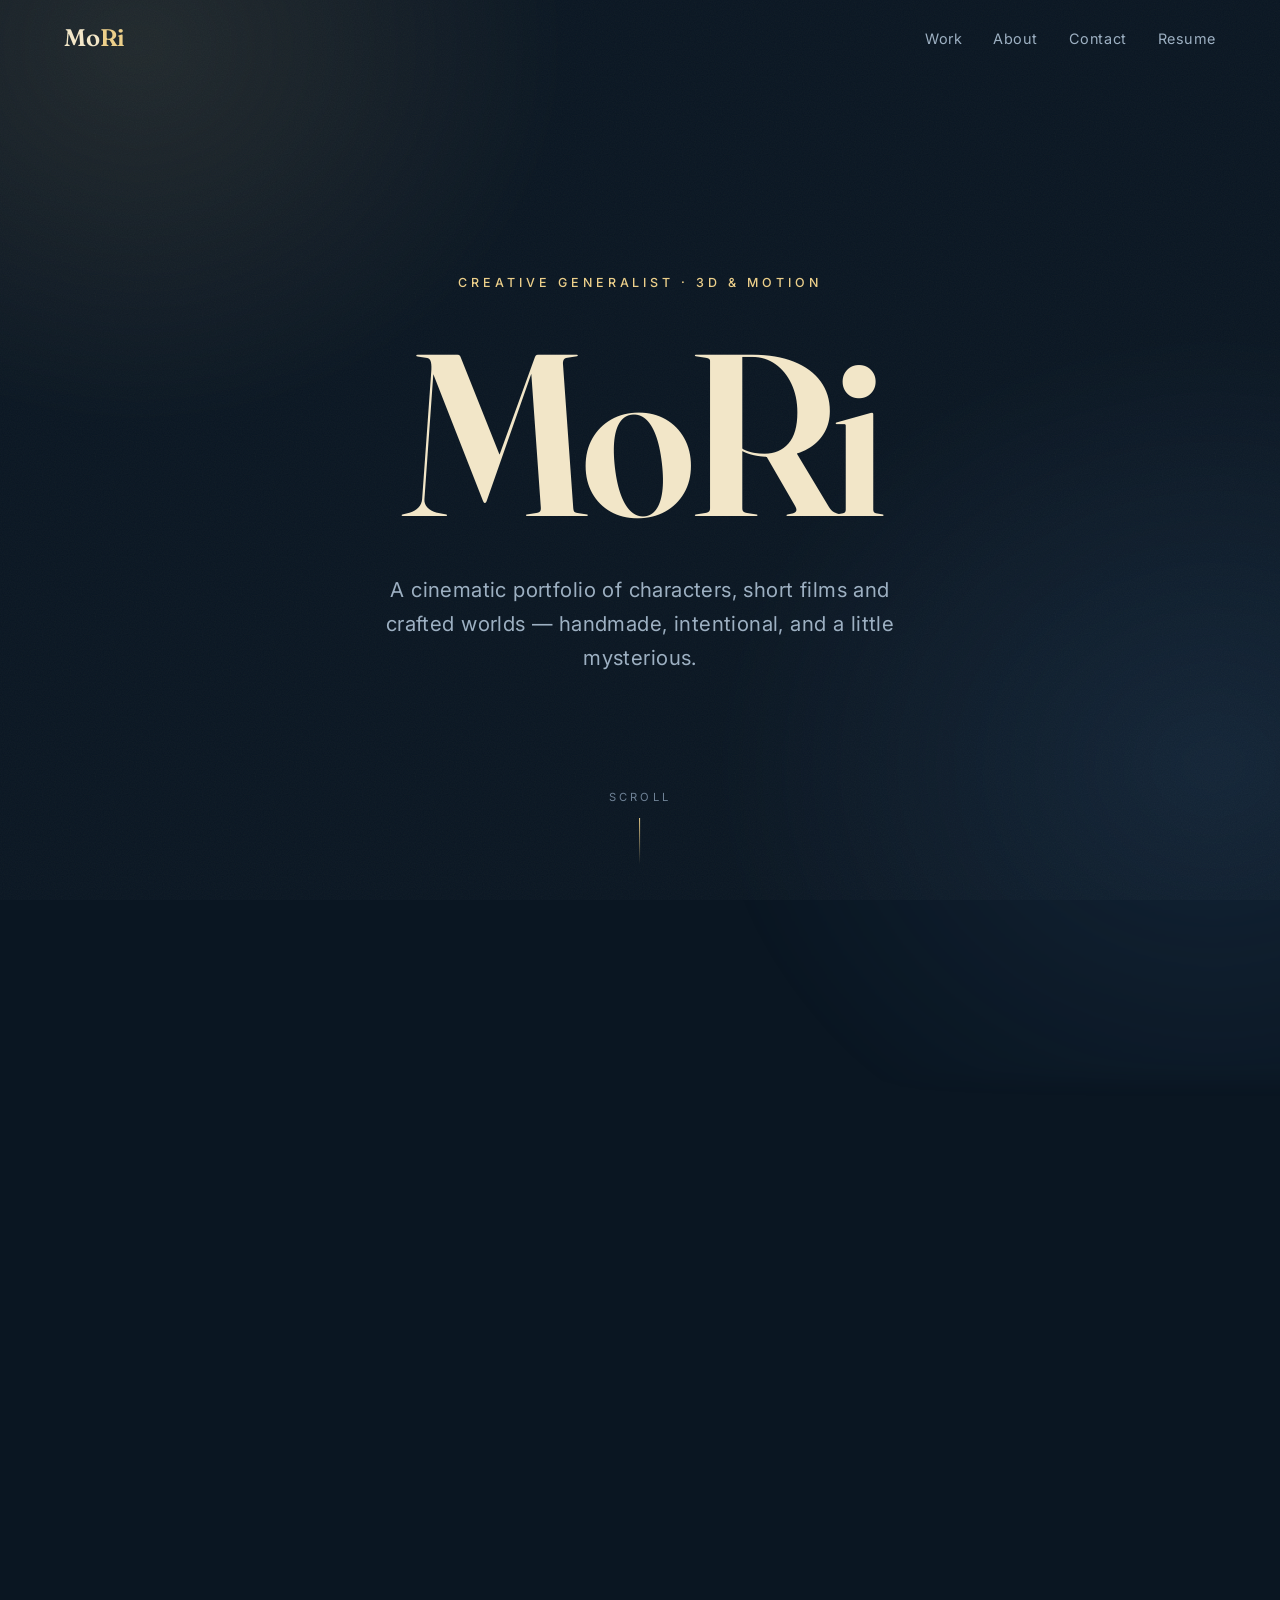
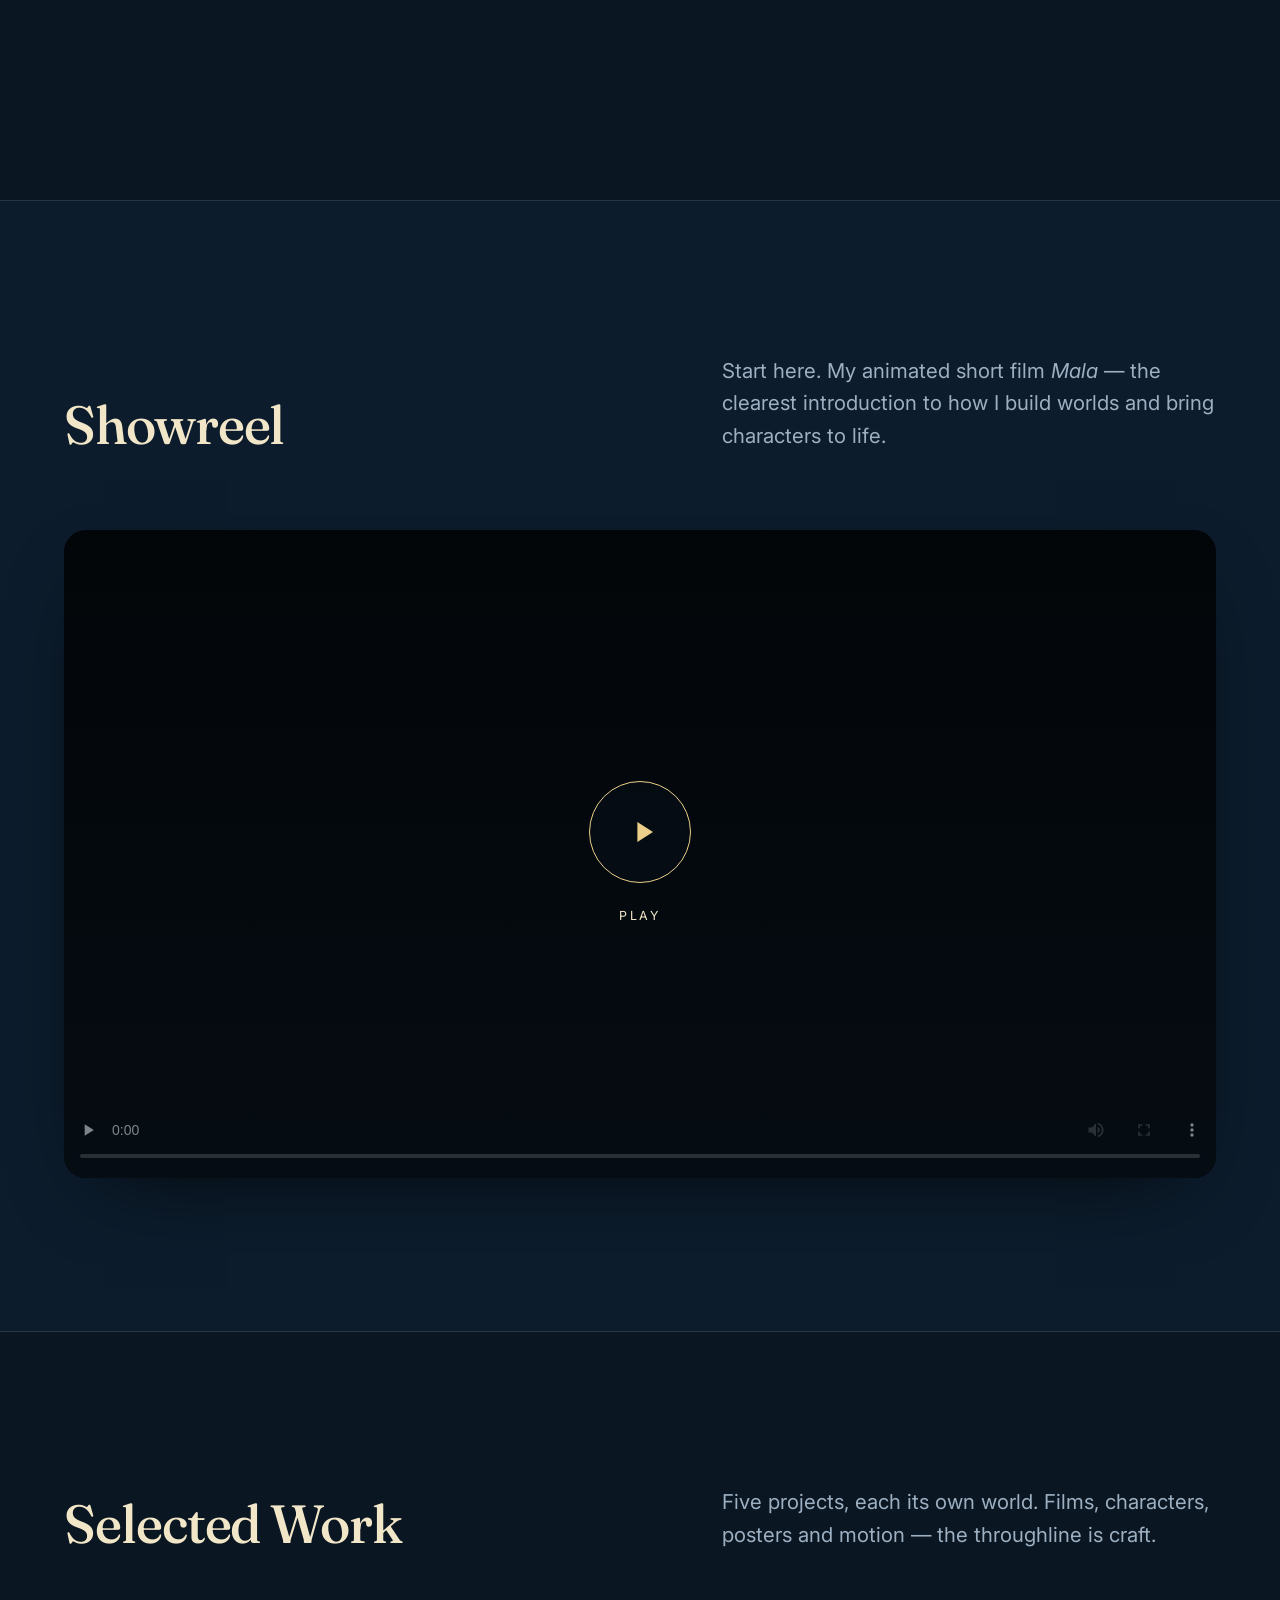
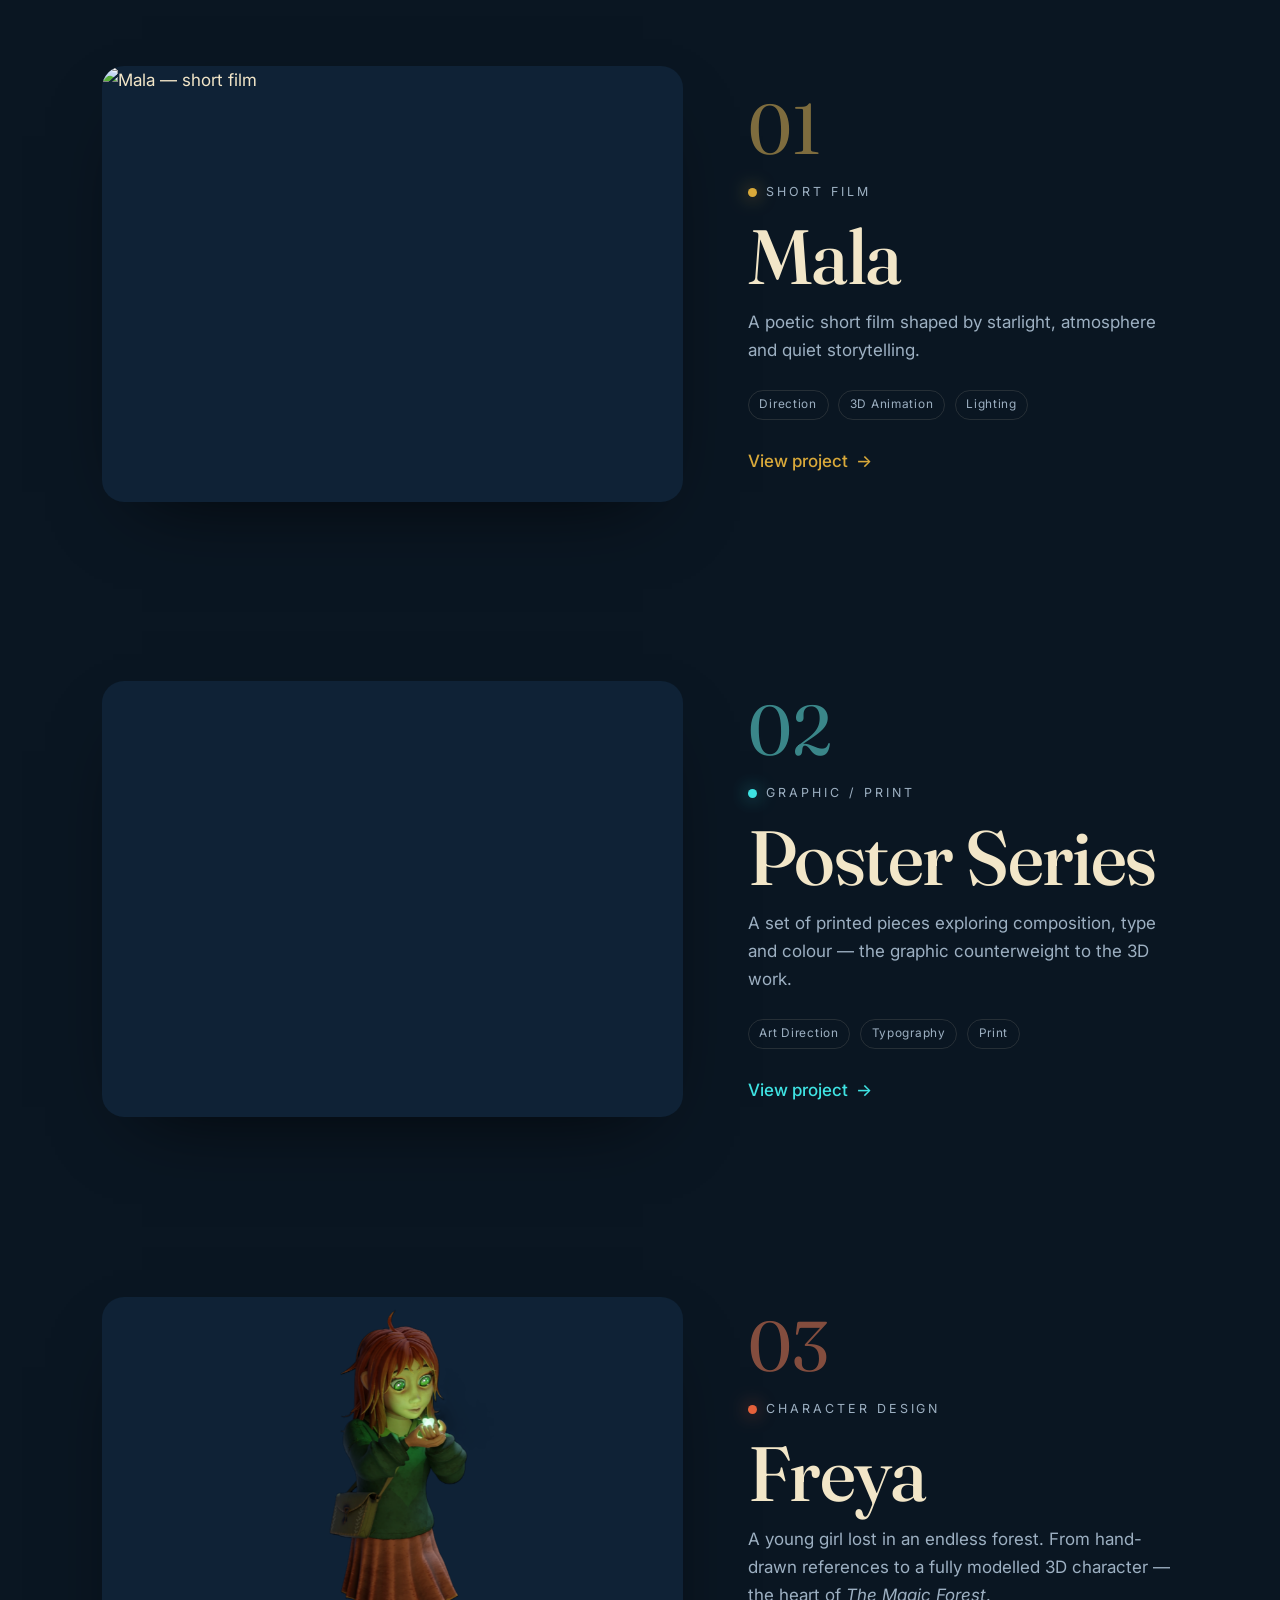
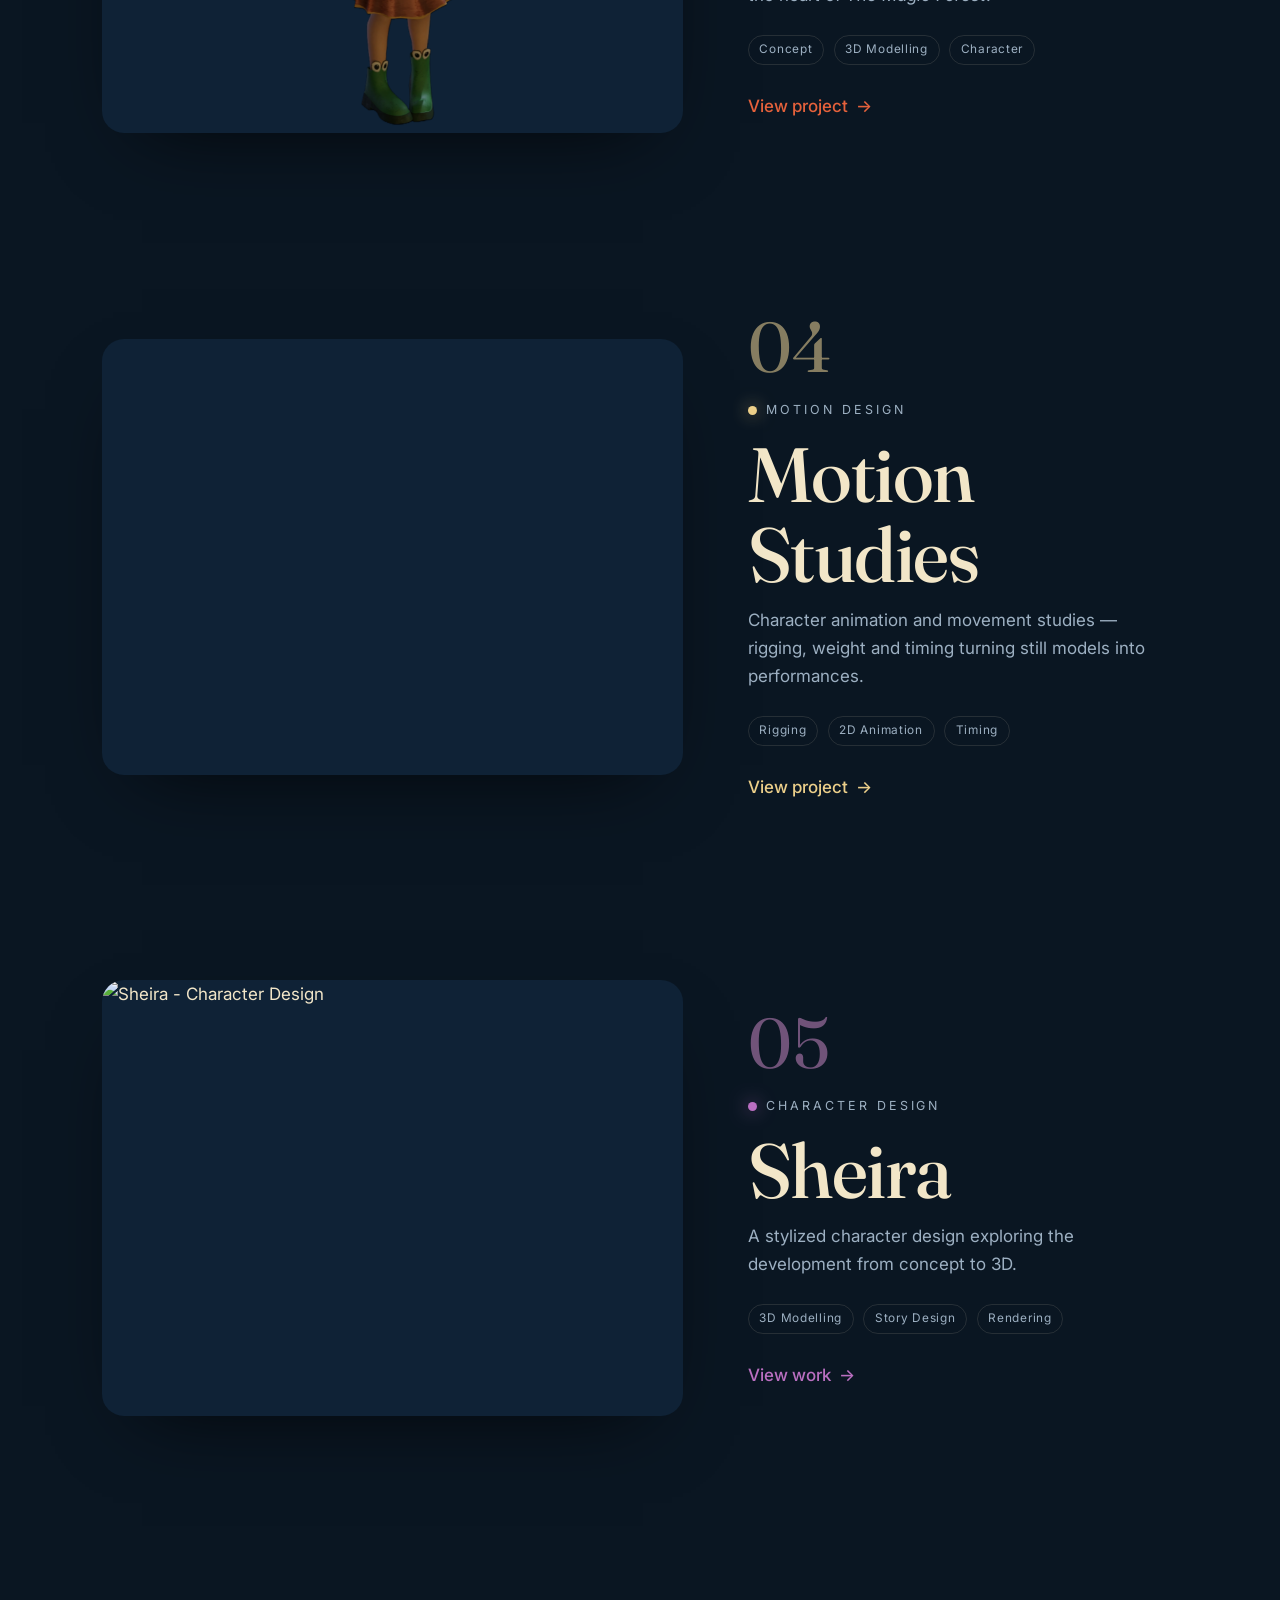
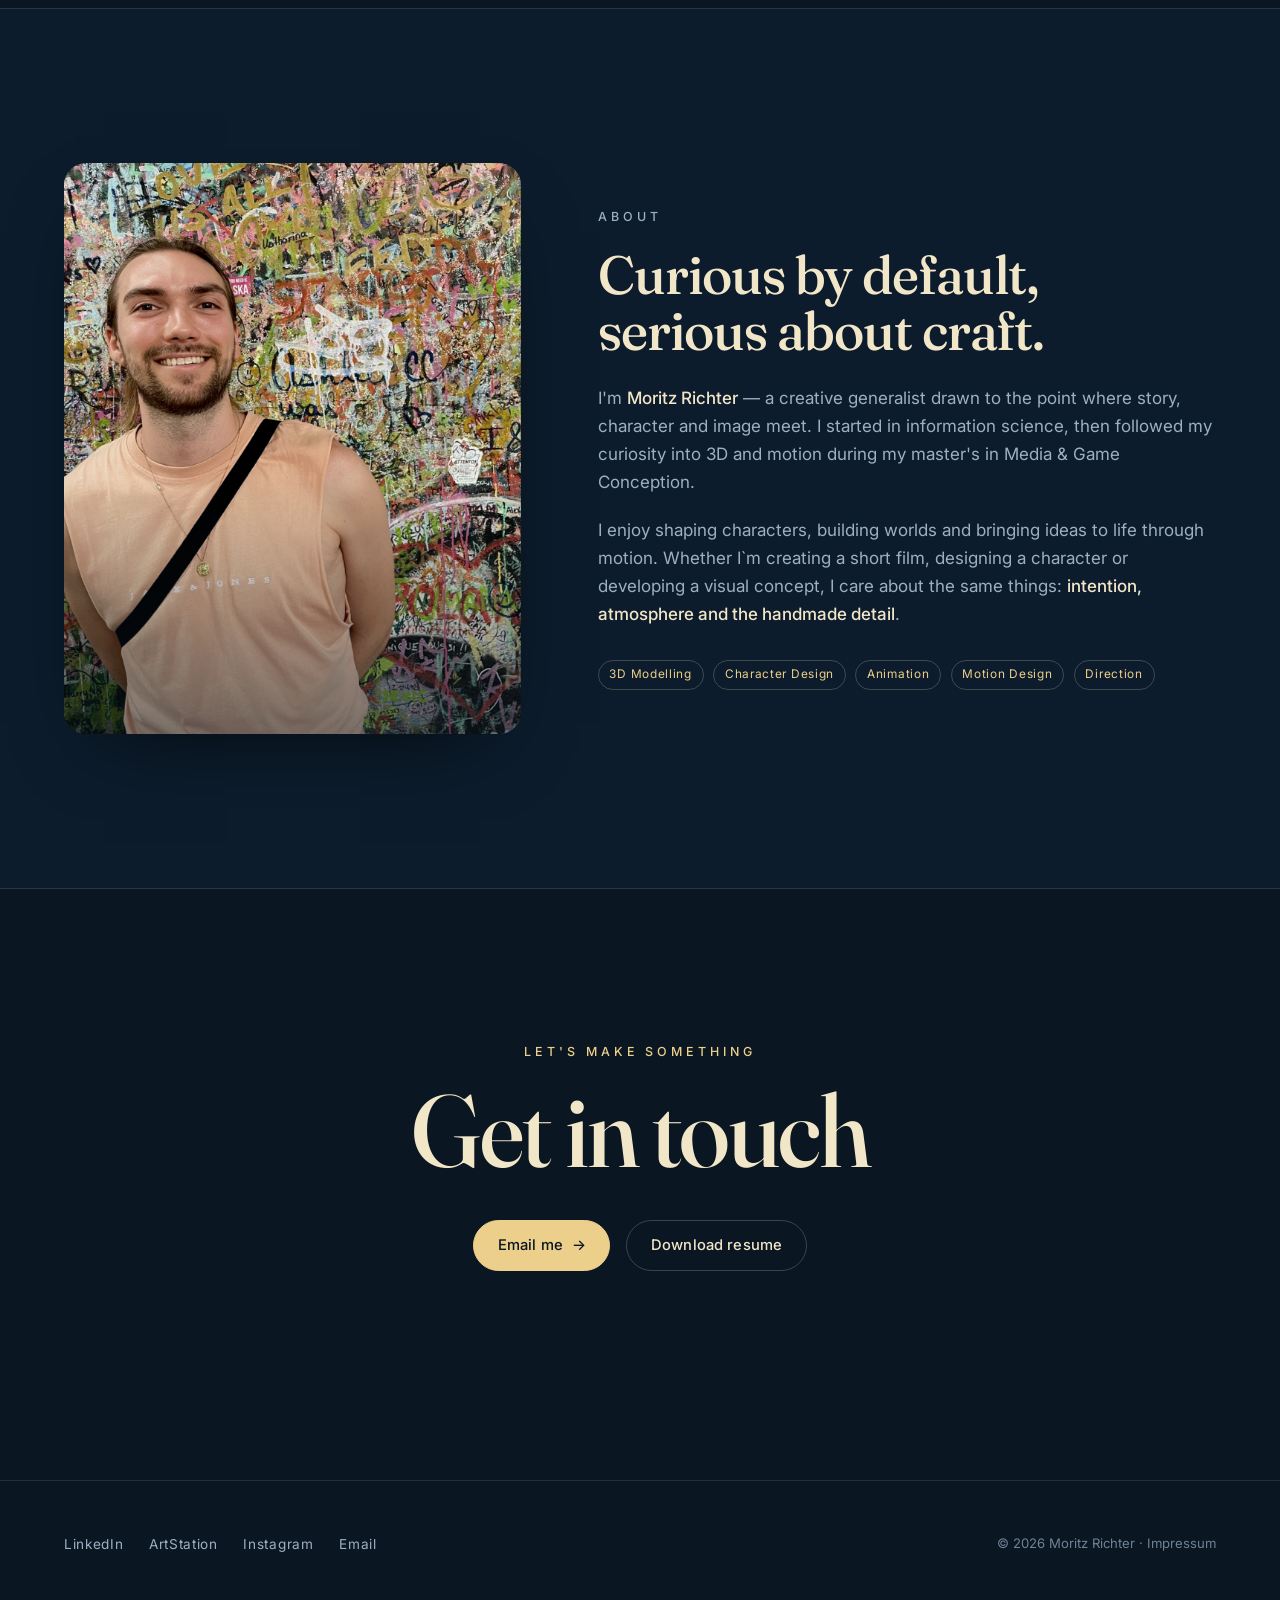
==== commit 380db66a: "new images and updated main for phone usage" ====
--- a/index.html
+++ b/index.html
@@ -253,7 +253,9 @@
         <section class="section about" id="about">
             <div class="container about__grid">
                 <div class="about__portrait" data-reveal>
-                    <img src="images/Moritz.jpg" alt="Portrait of Moritz Richter" loading="lazy" />
+                    <img class="portrait-image active" src="images/Moritz_001.JPG" alt="Portrait of Moritz Richter">
+                    <img class="portrait-image" src="images/Moritz_002.JPG" alt="Moritz working">
+                    <img class="portrait-image" src="images/Moritz_005.JPG" alt="Moritz on film set">
                 </div>
                 <div class="about__body" data-reveal>
                     <p class="eyebrow">About</p>
--- a/css/main.css
+++ b/css/main.css
@@ -246,9 +246,10 @@
 /* brand collapses to MoRi; hidden at the very top (hero owns the wordmark) */
 .nav-brand {
     font-family: var(--font-display);
-    font-size: 1.5rem;
+    font-size: clamp(1rem, 4vw, 1.5rem);
     font-weight: 600;
     letter-spacing: -0.01em;
+    white-space: nowrap;
     color: var(--cream);
     opacity: 0;
     transform: translateY(-6px);
@@ -258,6 +259,11 @@
 
 .nav-brand .accent {
     color: var(--accent);
+}
+
+.grow {
+    white-space: nowrap;
+    display: inline-block;
 }
 
 .site-header.is-scrolled .nav-brand {
@@ -504,6 +510,7 @@
 
 .reel:hover .reel__poster {
     transform: scale(1.04);
+    will-change: transform;
 }
 
 .reel__overlay {
@@ -528,6 +535,7 @@
     display: grid;
     place-items: center;
     transition: transform 0.5s var(--ease-out), background 0.5s var(--ease-out);
+    will-change: transform;
 }
 
 .reel:hover .reel__play {
@@ -572,14 +580,14 @@
     padding: clamp(1.25rem, 3vw, 2.5rem);
     border-radius: var(--radius-lg);
     background: transparent;
+    will-change: transform;
     transition: transform 0.6s var(--ease-out), background 0.6s var(--ease-out),
         box-shadow 0.6s var(--ease-out);
     position: relative;
 }
 
-/* Even cards mirror the layout (media on the right) while keeping the
-   media in the wider 1.15fr column so every portrait renders the same size. */
 .feature:nth-child(even) {
+    direction: rtl;
     grid-template-columns: 0.85fr 1.15fr;
 }
 
@@ -589,6 +597,7 @@
 
 .feature:nth-child(even) .feature__body {
     order: 0;
+    direction: ltr;
 }
 
 .feature__body {
@@ -603,13 +612,13 @@
     background: var(--ink-800);
     box-shadow: var(--shadow-soft);
     display: block;
+    contain: paint;
 }
 
 .feature__media::after {
     content: "";
     position: absolute;
     inset: 0;
-    /* background: linear-gradient(180deg, transparent 40%, rgba(10, 22, 34, 0.55)); */
     opacity: 0.7;
     transition: opacity 0.6s var(--ease-out);
 }
@@ -622,6 +631,8 @@
     height: 100%;
     object-fit: cover;
     object-position: center;
+    will-change: transform;
+    transform: translateZ(0);
     transition: transform 1.1s var(--ease-out);
 }
 
@@ -642,13 +653,20 @@
 }
 
 .feature:hover > .starfield,
-.feature:focus-within > .starfield {
+.feature:focus-within > .starfield,
+.feature:active > .starfield,
+.feature:focus-visible > .starfield,
+.feature.is-in > .starfield,
+.feature.is-active > .starfield {
     opacity: 1;
 }
 
-/* PLACEHOLDER motion layer — Sheira theatrical uplight (CSS only; see js/starfield.js).
-   A violet stage light pools at the bottom of the card and slowly flows left/right
-   the whole time the card is hovered, like footlights drifting through fog. */
+.feature__uplight::before {
+    content: "";
+    position: absolute;
+    inset: 0;
+} 
+
 .feature__uplight {
     position: absolute;
     inset: 0;
@@ -657,54 +675,49 @@
     height: 100%;
     opacity: 0;
     pointer-events: none;
-    mix-blend-mode: screen;
+    mix-blend-mode: soft-light;
+
     border-radius: var(--radius-lg);
     overflow: hidden;
     background:
         /* drifting bright core */
-        radial-gradient(closest-side at 50% 125%,
-            color-mix(in srgb, var(--c) 95%, transparent) 0%,
-            color-mix(in srgb, var(--c) 45%, transparent) 45%,
-            transparent 72%),
+        radial-gradient(circle at 50% 180%,
+            var(--c) 0%,
+            transparent 65%),
         /* steady base wash along the bottom */
-        radial-gradient(120% 70% at 50% 122%,
-            color-mix(in srgb, var(--c) 50%, transparent) 0%,
-            color-mix(in srgb, var(--c) 40%, transparent) 45%,
-            transparent 72%);
+        radial-gradient(circle at 50% 200%,
+            var(--c) 40%,
+            transparent 75%);
     background-repeat: no-repeat;
-    background-size: 150% 120%, 100% 100%;
-    background-position: 0% 100%, 50% 100%;
-    
+    background-size: 140% 140%, 100% 100%;
+    background-position: 50% 200%, 50% 200%;
 }
 
 .feature:hover > .feature__uplight,
-.feature:focus-within > .feature__uplight {
-    opacity: 1;
+.feature:focus-within > .feature__uplight,
+.feature.is-active > .feature__uplight {
+    opacity: 0.7;
     animation: sheira-flow 3s ease-in-out infinite;
 }
 
 /* The bright core drifts side to side while also waving up/down for a flowing effect. */
 @keyframes sheira-flow {
     0% {
-        background-position: -150% 100%, 50% 100%;
+        background-position: 45% 100%, 50% 100%;
     }
-    /*25% {
-        background-position: 0% 60%, 50% 100%;
-    }*/
+
     50% {
-        background-position: 2500% 100%, 50% 100%;
+        background-position: 55% 60%, 50% 100%;
     }
-    /*75% {
-        background-position: 100% 60%, 50% 100%;
-    }*/
+
     100% {
-        background-position: -150% 100%, 50% 100%;
+        background-position: 45% 100%, 50% 100%;
     }
 }
 
 .feature:hover .feature__media img,
 .feature:hover .feature__media video {
-    transform: scale(1.1);
+    transform: scale(1.05);
 }
 
 .feature__media .corner {
@@ -834,6 +847,30 @@
     filter: saturate(0.92) contrast(1.02);
 }
 
+.portrait-image {
+    position: absolute;
+    inset: 0;
+
+    width: 100%;
+    height: 100%;
+    object-fit: cover;
+
+    opacity: 0;
+
+    transform: scale(1.08);
+
+    transition:
+        opacity 1.4s ease,
+        transform 6s ease;
+
+    will-change: transform, opacity;
+}
+
+.portrait-image.active {
+    opacity: 1;
+    transform: scale(1);
+}
+
 .about__portrait::after {
     content: "";
     position: absolute;
@@ -935,88 +972,4 @@
 
 .footer-meta a:hover {
     color: var(--accent);
-}
-
-/* =============================================================
-   RESPONSIVE
-   ============================================================= */
-@media (max-width: 920px) {
-    .feature,
-    .feature:nth-child(even) {
-        grid-template-columns: 1fr;
-        gap: 1.6rem;
-    }
-
-    .feature:nth-child(even) .feature__media,
-    .feature__media {
-        order: 0;
-    }
-
-    .about__grid {
-        grid-template-columns: 1fr;
-    }
-
-    .about__portrait {
-        max-width: 420px;
-    }
-}
-
-@media (max-width: 760px) {
-    .nav-toggle {
-        display: flex;
-    }
-
-    .nav-links {
-        position: fixed;
-        inset: 0;
-        flex-direction: column;
-        justify-content: center;
-        gap: 2.4rem;
-        background: rgba(10, 22, 34, 0.96);
-        backdrop-filter: blur(16px);
-        transform: translateY(-100%);
-        transition: transform 0.55s var(--ease-out);
-    }
-
-    .nav-links a {
-        font-size: 1.3rem;
-        color: var(--cream);
-    }
-
-    body.nav-open .nav-links {
-        transform: translateY(0);
-    }
-
-    body.nav-open .nav-toggle span:nth-child(1) {
-        transform: translateY(6.5px) rotate(45deg);
-    }
-
-    body.nav-open .nav-toggle span:nth-child(2) {
-        opacity: 0;
-    }
-
-    body.nav-open .nav-toggle span:nth-child(3) {
-        transform: translateY(-6.5px) rotate(-45deg);
-    }
-
-    .section-head {
-        flex-direction: column;
-        align-items: flex-start;
-    }
-}
-
-/* reduced motion */
-@media (prefers-reduced-motion: reduce) {
-    *,
-    *::before,
-    *::after {
-        animation-duration: 0.001ms !important;
-        animation-iteration-count: 1 !important;
-        transition-duration: 0.001ms !important;
-    }
-
-    [data-reveal] {
-        opacity: 1;
-        transform: none;
-    }
-}
+}
--- a/css/responsive.css
+++ b/css/responsive.css
@@ -64,7 +64,7 @@
         margin-bottom: 1rem;
     }
 
-    /* Full name display on mobile - show everything */
+    /* Wordmark: allow the JS morph to work on mobile too */
     .wordmark {
         font-size: clamp(2.2rem, 11vw, 4rem);
         line-height: 1;
@@ -78,17 +78,12 @@
     }
 
     .wordmark .grow {
-        display: inline;
-        max-width: none;
-        opacity: 1;
-        overflow: visible;
-        transform: none;
+        display: inline-block;
+        will-change: max-width, opacity;
     }
 
     .wordmark .gap {
         display: inline-block;
-        width: auto;
-        overflow: visible;
     }
 
     .hero__sub {
@@ -240,10 +235,6 @@
 
     .feature:active {
         transform: translateY(-2px);
-    }
-
-    .feature > .starfield {
-        display: none;
     }
 
     /* --- Projects grid spacing --- */
@@ -326,15 +317,12 @@
         padding-inline: var(--gutter);
     }
 
-    .nav-brand {
-        font-size: 1.1rem;
-    }
-
     .nav-toggle {
         display: flex;
         width: 28px;
         height: 28px;
         gap: 4px;
+        z-index: 10000;
     }
 
     .nav-toggle span {
@@ -344,16 +332,27 @@
     .nav-links {
         position: fixed;
         inset: 0;
-        top: 64px;
+        top: 0;
+        height: 100dvh;
+        z-index: 9999;
+
+        display: flex;
         flex-direction: column;
-        justify-content: flex-start;
+        justify-content: center;
+        align-items: center;
+
+
         gap: 0;
+        backdrop-filter: blur(20px);
         background: rgba(10, 22, 34, 0.98);
-        backdrop-filter: blur(20px);
         transform: translateX(-100%);
         transition: transform 0.4s var(--ease-out);
         overflow-y: auto;
         padding: 2rem var(--gutter);
+
+        /*
+        transform: translateX(100%);
+        transition: transform .3s ease;*/
     }
 
     body.nav-open .nav-links {
@@ -384,6 +383,32 @@
         color: var(--accent);
     }
 
+    .nav-links a {
+        font-size: 1.3rem;
+        color: var(--cream);
+    }
+
+    body.nav-open .nav-links {
+        transform: translateY(0);
+    }
+
+    body.nav-open .nav-toggle span:nth-child(1) {
+        transform: translateY(6.5px) rotate(45deg);
+    }
+
+    body.nav-open .nav-toggle span:nth-child(2) {
+        opacity: 0;
+    }
+
+    body.nav-open .nav-toggle span:nth-child(3) {
+        transform: translateY(-6.5px) rotate(-45deg);
+    }
+
+    .section-head {
+        flex-direction: column;
+        align-items: flex-start;
+    }
+
     /* --- Footer --- */
     .site-footer {
         padding-block: 2rem;
@@ -537,11 +562,6 @@
         min-height: 44px;
     }
 
-    /* Remove hover-specific effects on touch */
-    .feature:hover > .starfield {
-        opacity: 0 !important;
-    }
-
     .reel:hover .reel__poster {
         transform: none;
     }
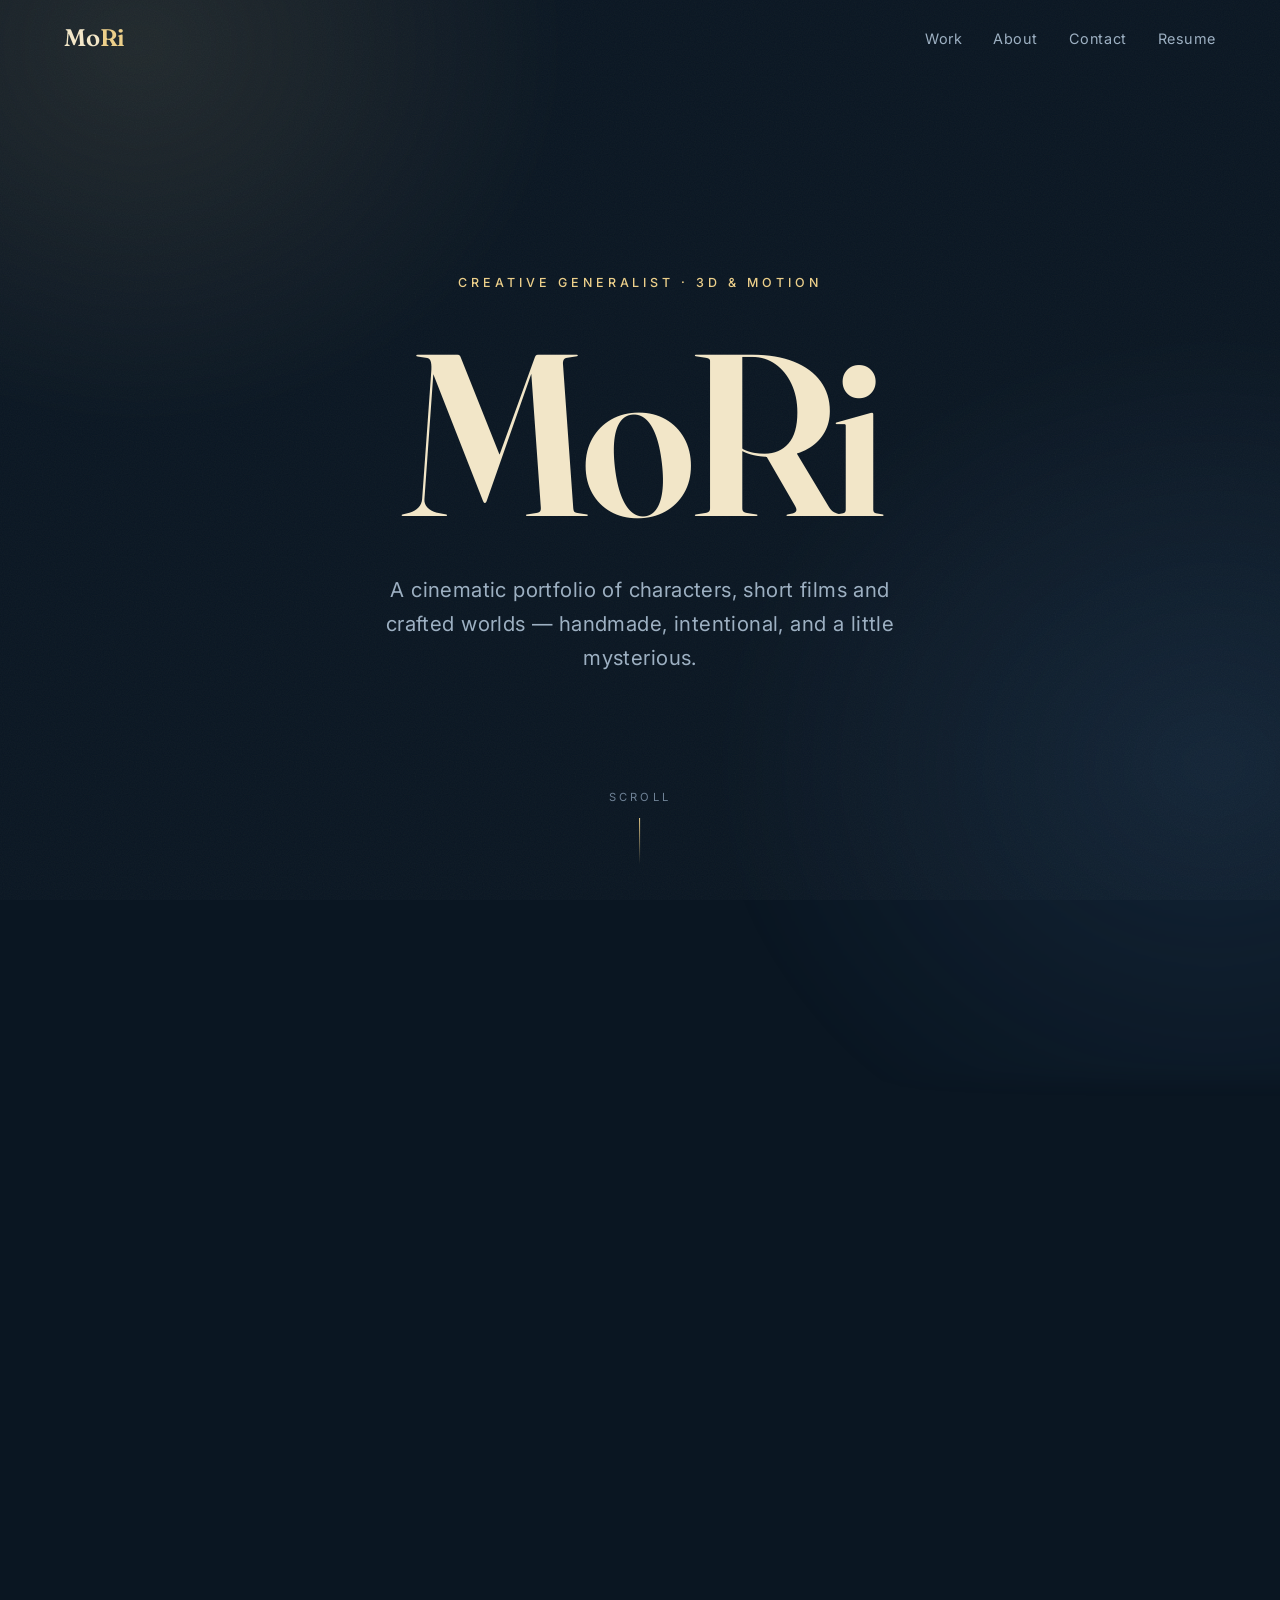
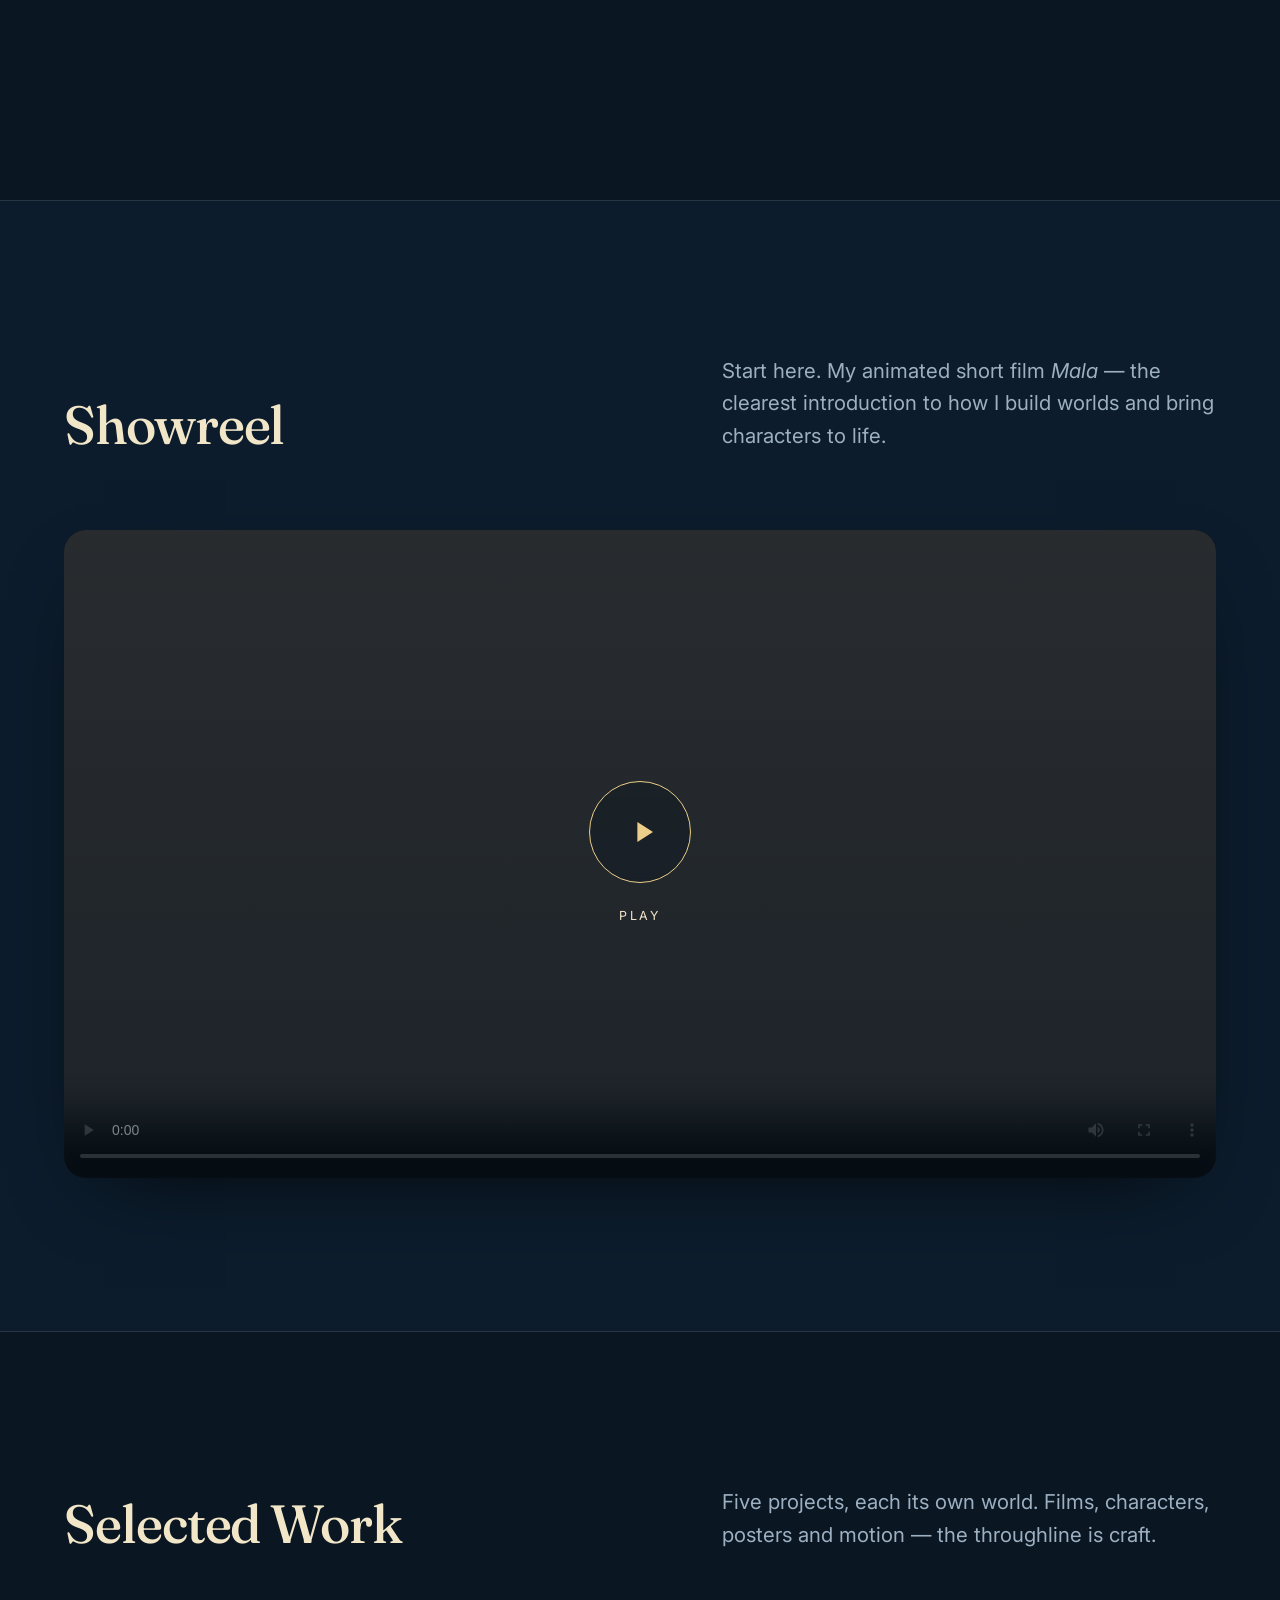
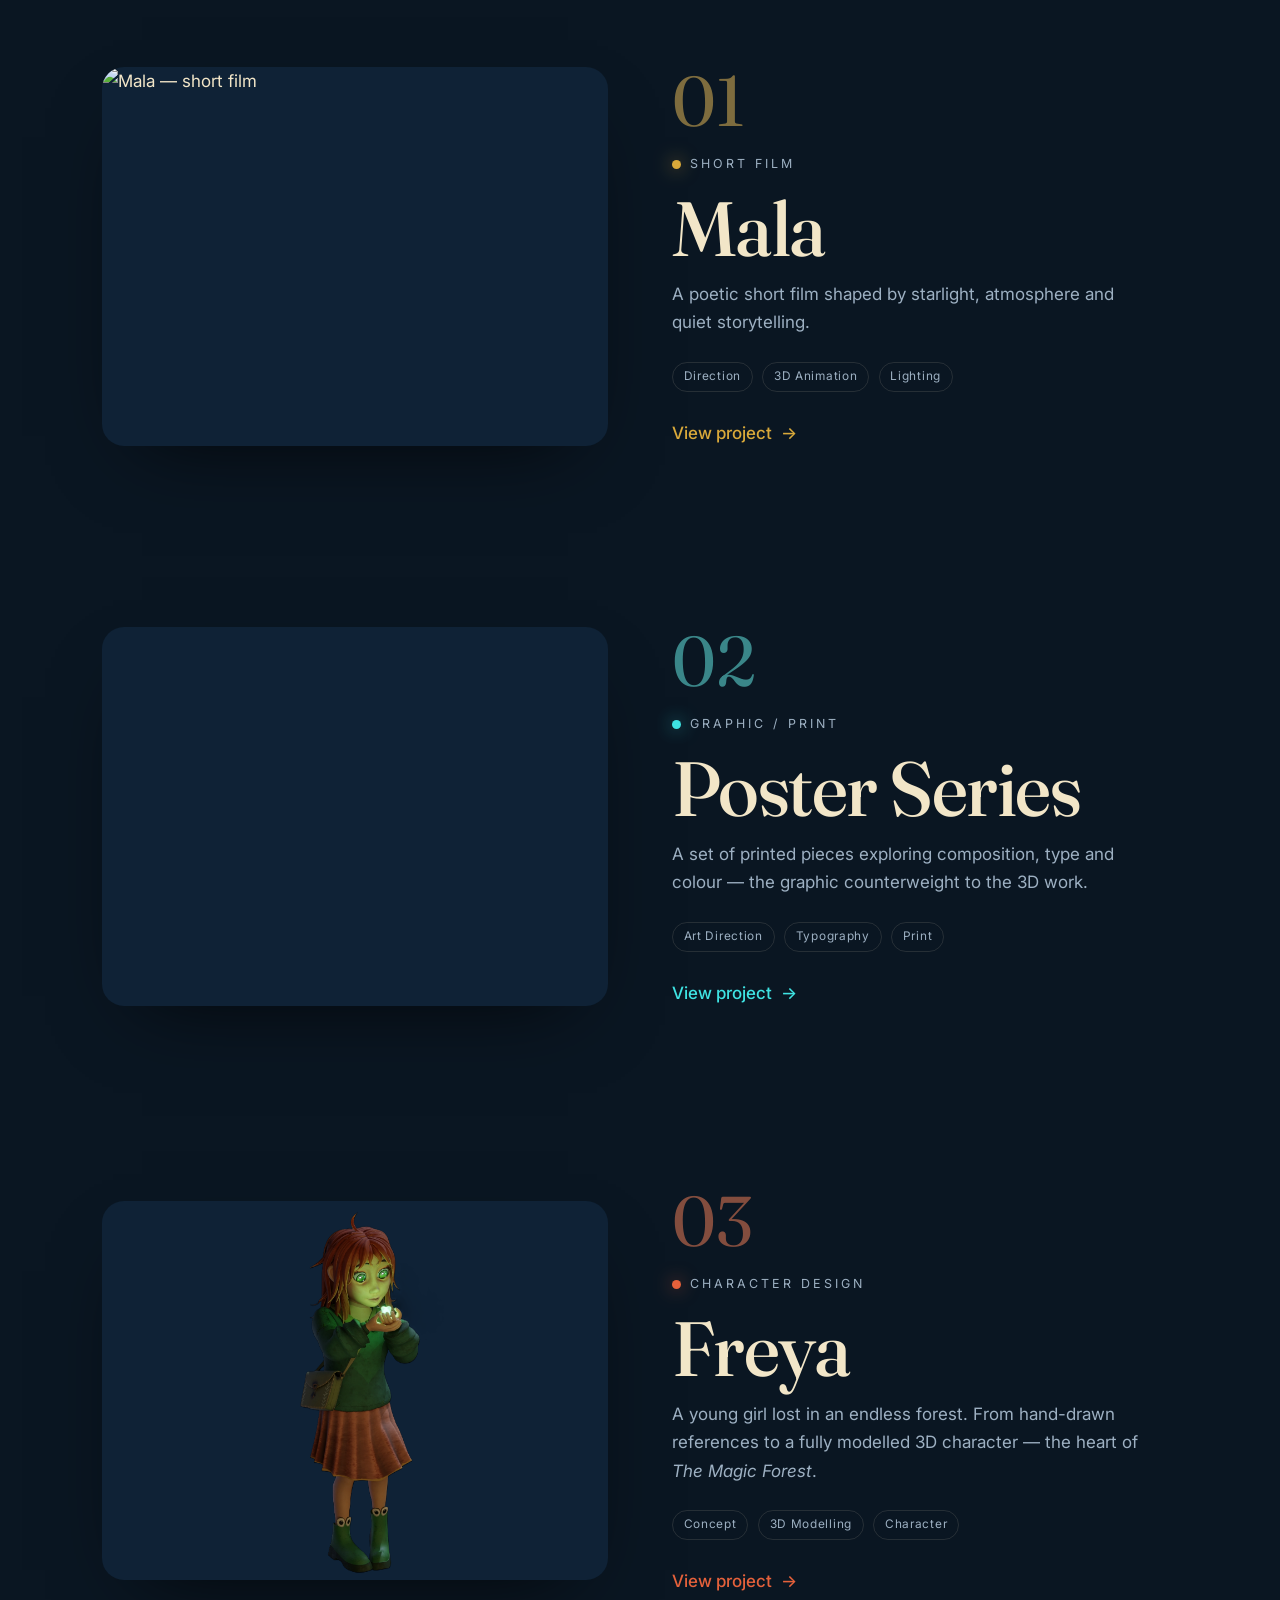
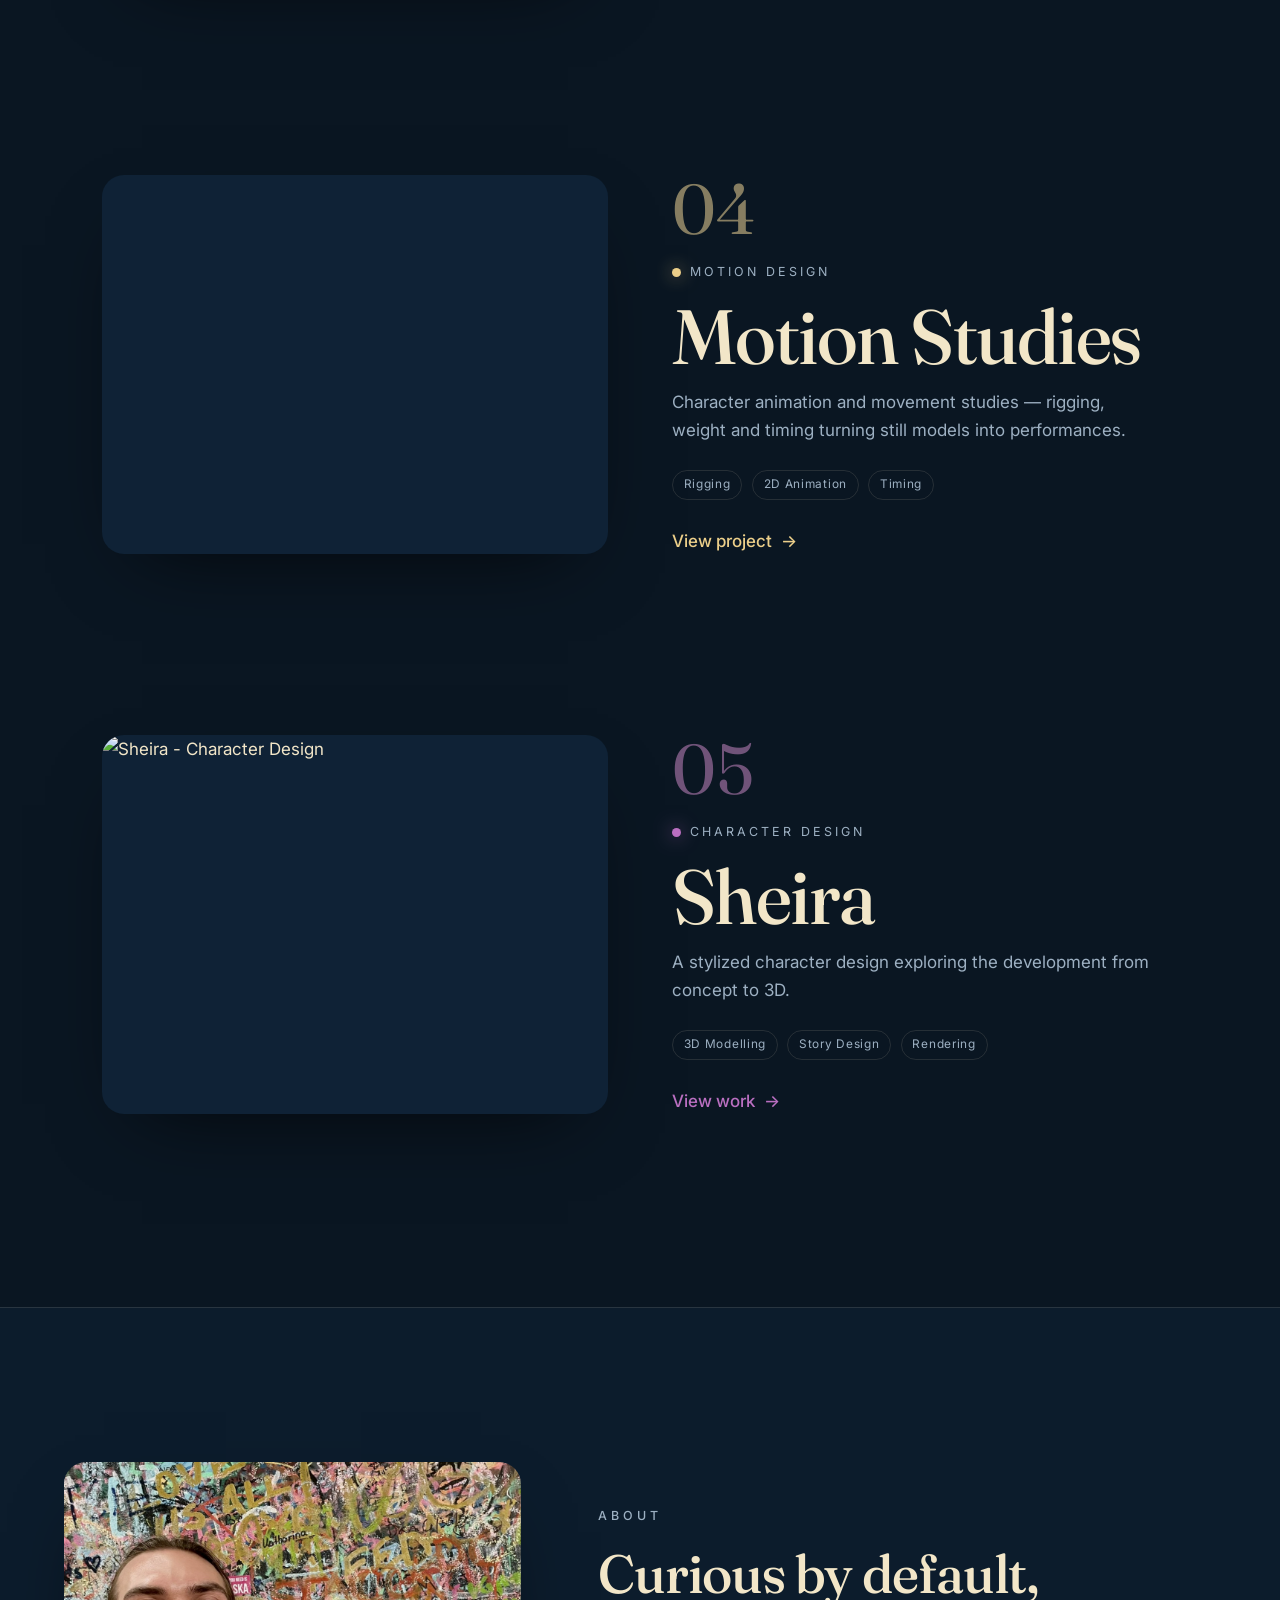
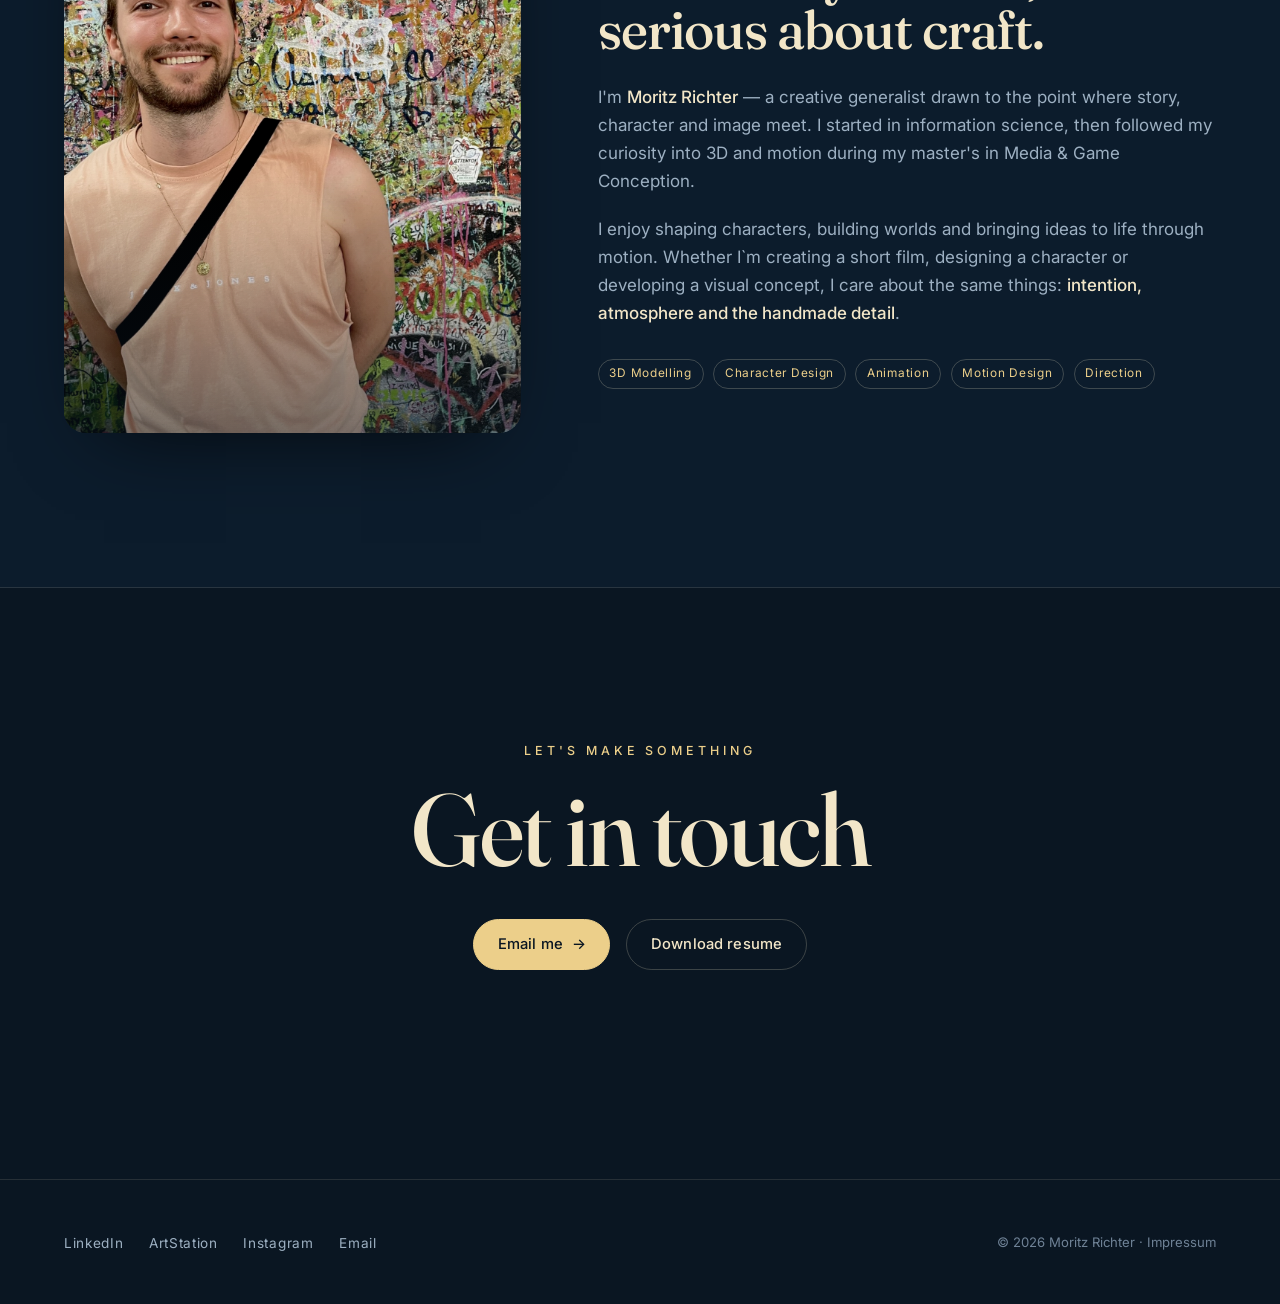
==== commit fa7bc904: "Images Updated." ====
--- a/index.html
+++ b/index.html
@@ -84,12 +84,10 @@
                 </div>
 
                 <div class="reel" id="reelPlayer" data-reveal>
-                    <video id="reelVideo" preload="none" playsinline controls
-                        poster="images/Mala/Mala_Full.png">
+                    <video id="reelVideo" preload="metadata" playsinline controls>
                         <source src="video/Mala_Final.mp4" type="video/mp4" />
                     </video>
-                    <img class="reel__poster" src="images/Mala/Mala_Full.png"
-                        alt="Still from Mala short film" />
+
                     <div class="reel__overlay" id="reelOverlay">
                         <button class="reel__play" id="reelPlay" aria-label="Play showreel">
                             <svg viewBox="0 0 24 24" aria-hidden="true">
--- a/css/main.css
+++ b/css/main.css
@@ -534,7 +534,7 @@
     backdrop-filter: blur(4px);
     display: grid;
     place-items: center;
-    transition: transform 0.5s var(--ease-out), background 0.5s var(--ease-out);
+    transition: transform 0.5s var(--ease-out), background 0.2s var(--ease-out);
     will-change: transform;
 }
 
@@ -573,8 +573,8 @@
 
 .feature {
     --c: var(--accent);
-    display: grid;
-    grid-template-columns: 1.15fr 0.85fr;
+    display: flex;
+    flex-direction: row;
     align-items: center;
     gap: clamp(2rem, 5vw, 5rem);
     padding: clamp(1.25rem, 3vw, 2.5rem);
@@ -587,8 +587,7 @@
 }
 
 .feature:nth-child(even) {
-    direction: rtl;
-    grid-template-columns: 0.85fr 1.15fr;
+    flex-direction: row-reverse !important;
 }
 
 .feature:nth-child(even) .feature__media {
@@ -597,21 +596,21 @@
 
 .feature:nth-child(even) .feature__body {
     order: 0;
-    direction: ltr;
 }
 
 .feature__body {
+    flex: 1;
     position: relative;
 }
 
 .feature__media {
+    flex: 1;
     position: relative;
     border-radius: var(--radius-lg);
     overflow: hidden;
     aspect-ratio: 4 / 3;
     background: var(--ink-800);
     box-shadow: var(--shadow-soft);
-    display: block;
     contain: paint;
 }
 
@@ -633,7 +632,7 @@
     object-position: center;
     will-change: transform;
     transform: translateZ(0);
-    transition: transform 1.1s var(--ease-out);
+    transition: transform 0.5s var(--ease-out);
 }
 
 .feature__media img {
@@ -649,7 +648,7 @@
     height: 100%;
     opacity: 0;
     pointer-events: none;
-    transition: opacity 0.6s var(--ease-out);
+    transition: opacity 0.1s var(--ease-out);
 }
 
 .feature:hover > .starfield,
@@ -659,6 +658,11 @@
 .feature.is-in > .starfield,
 .feature.is-active > .starfield {
     opacity: 1;
+}
+
+.feature:not(:hover) > .starfield {
+    opacity: 0.1; /* Beispiel: leicht transparent statt ganz aus */
+    transition: opacity 1s var(--ease-out);
 }
 
 .feature__uplight::before {
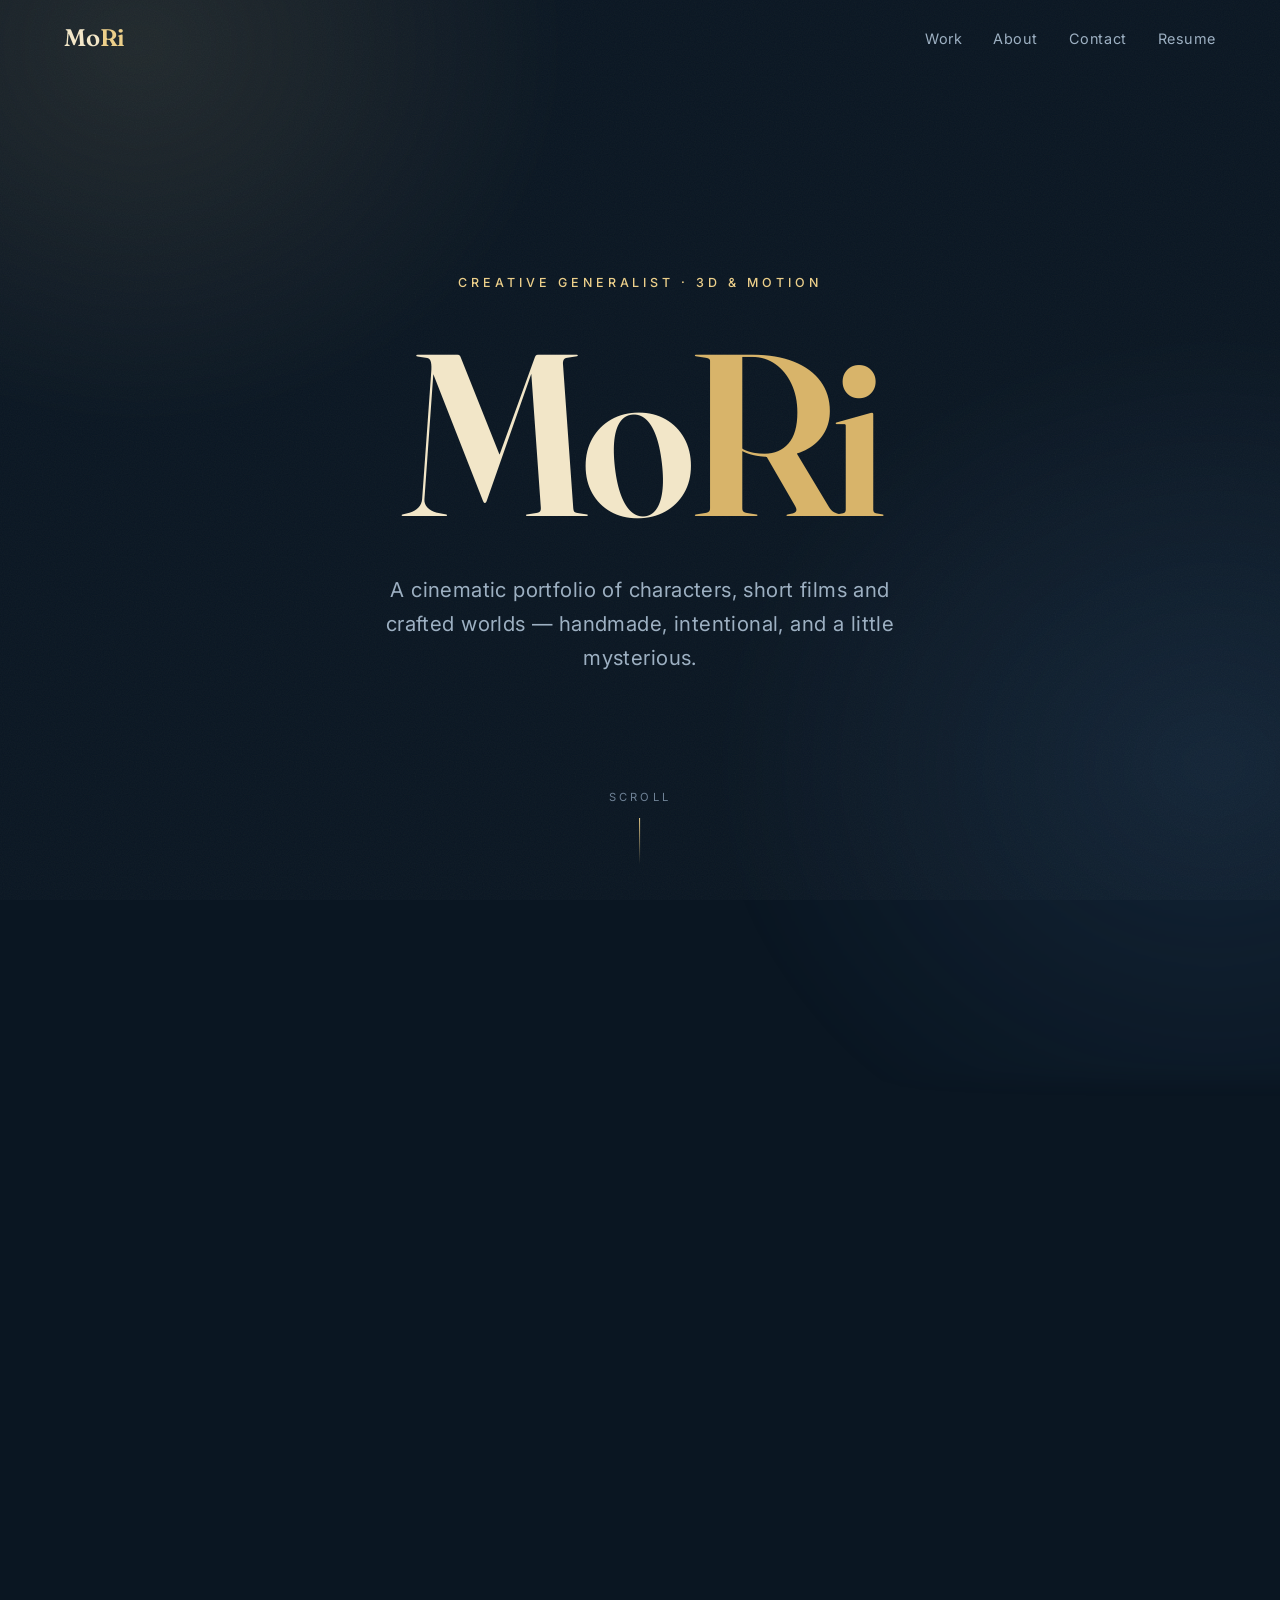
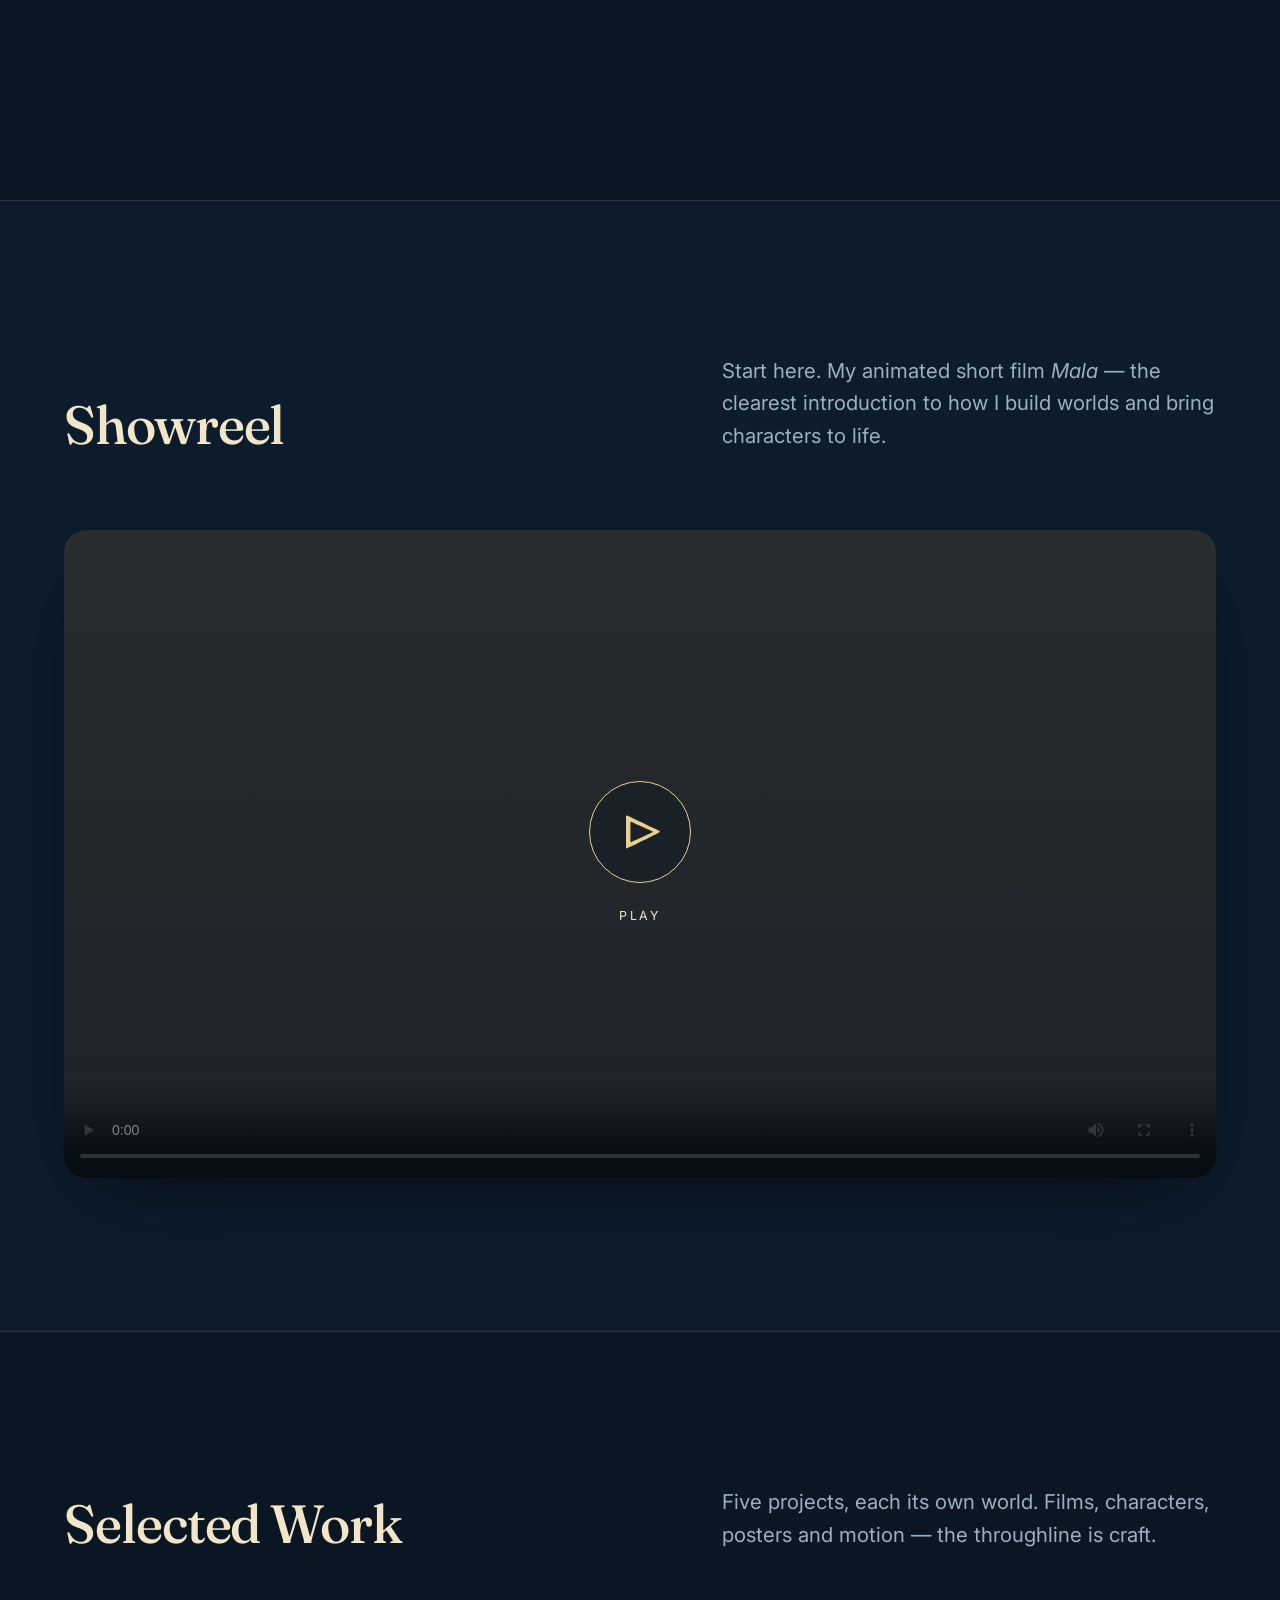
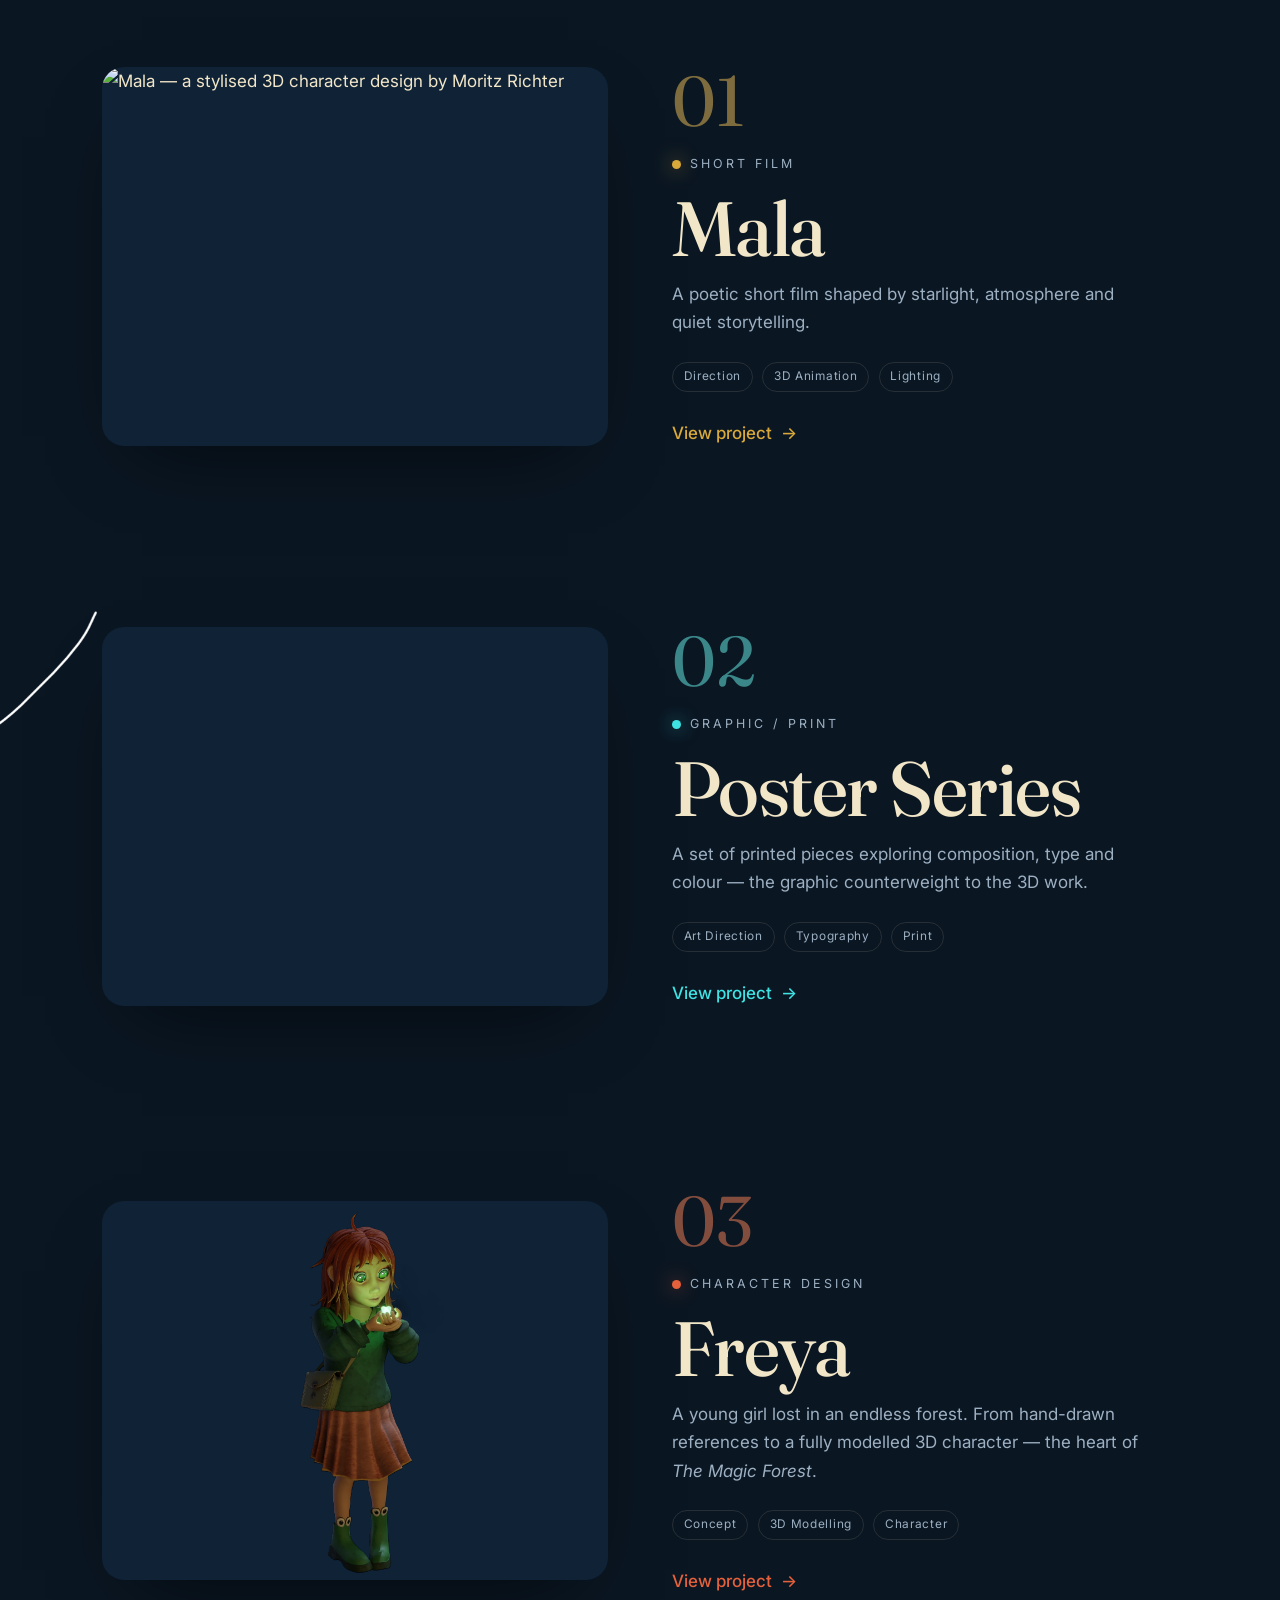
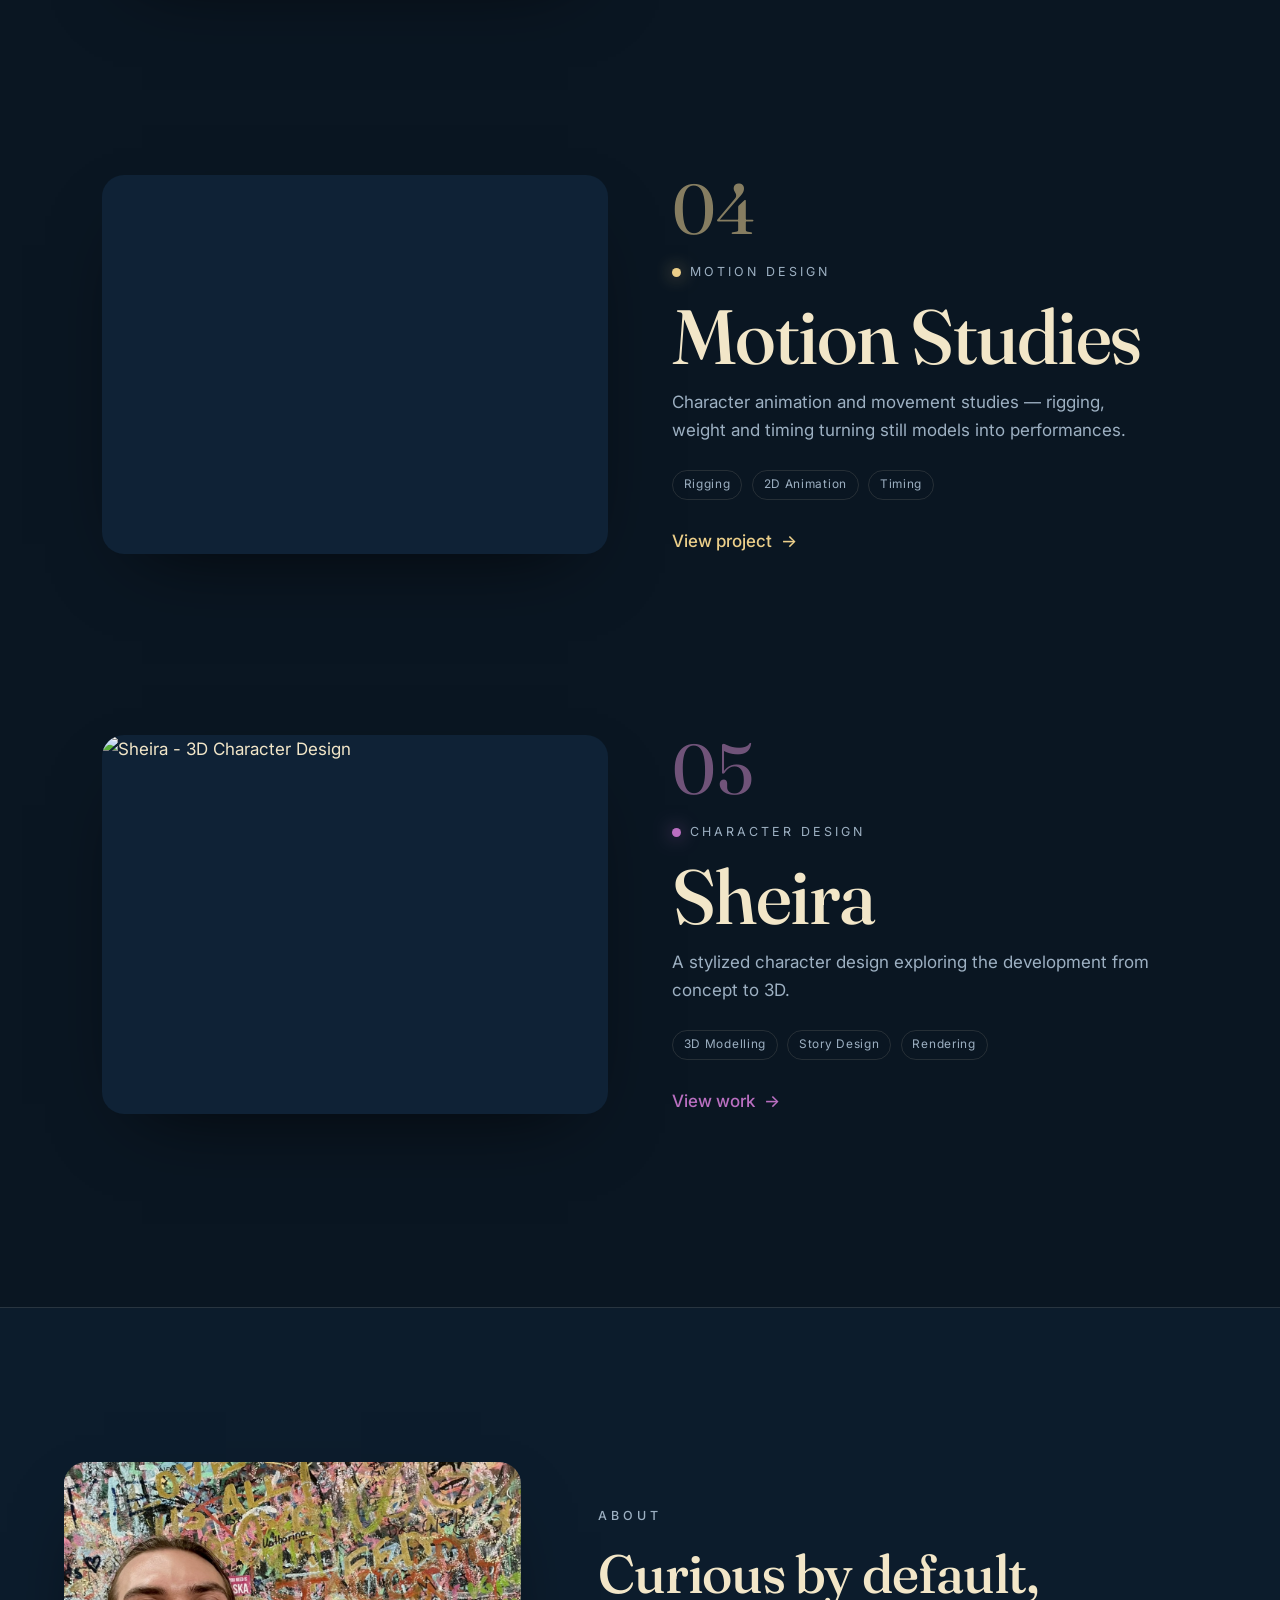
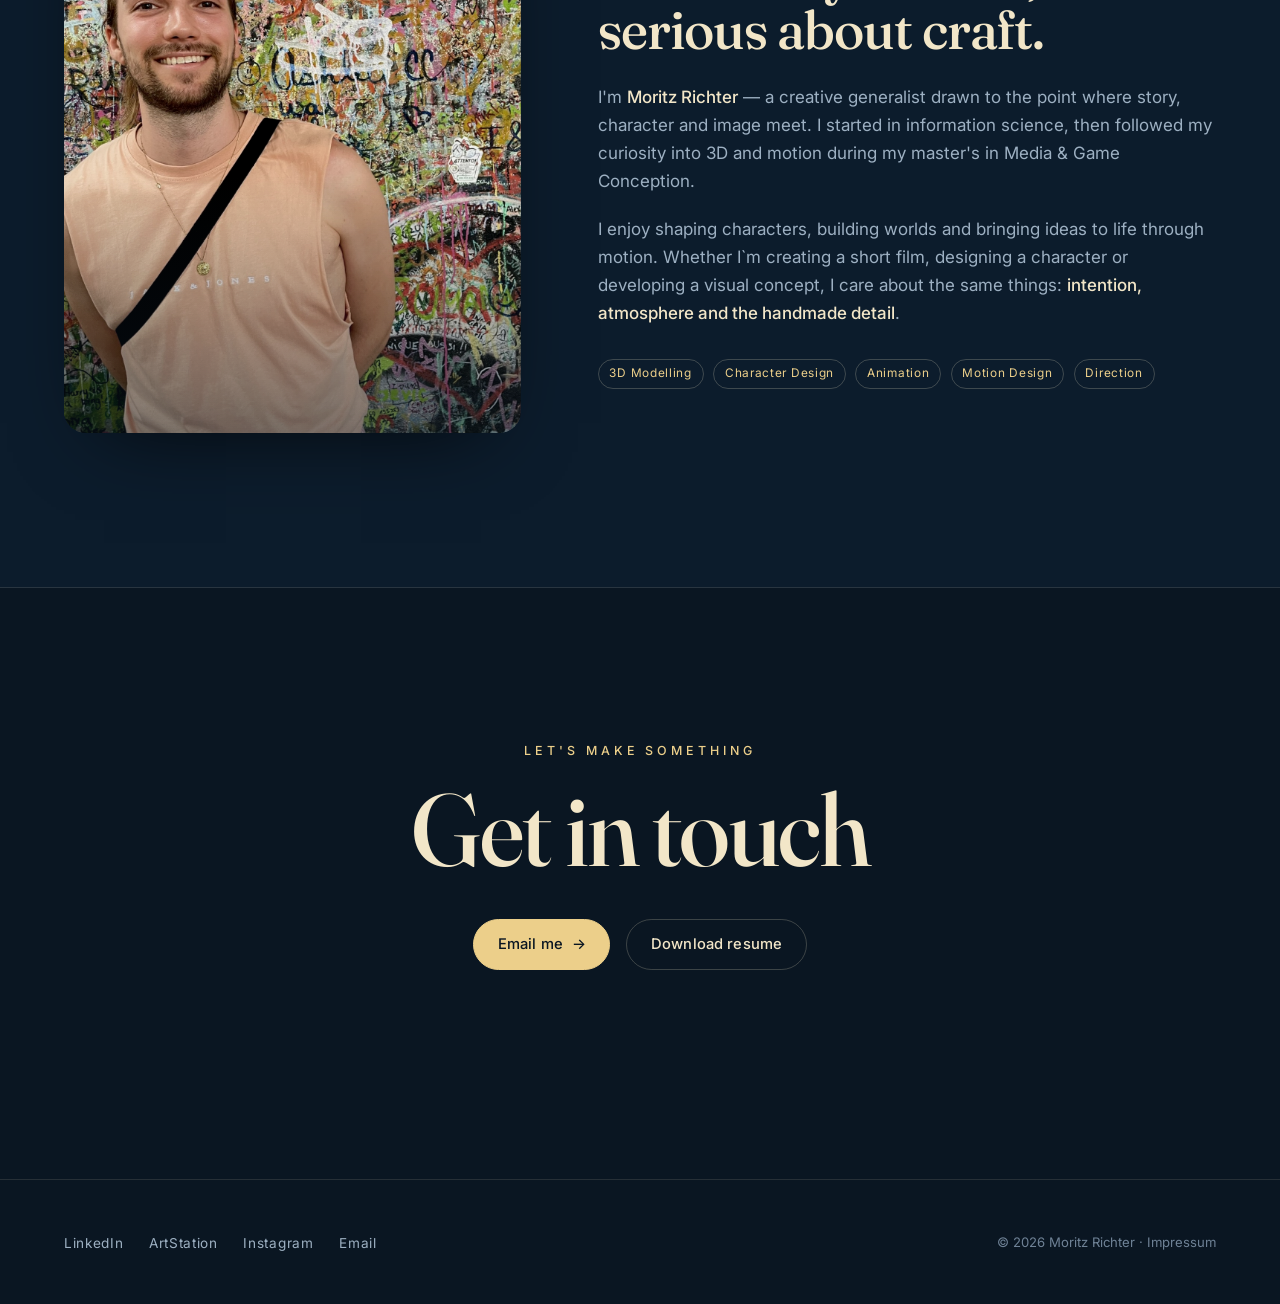
==== commit 38b34b4f: "Website update" ====
--- a/index.html
+++ b/index.html
@@ -4,16 +4,16 @@
 <head>
     <meta charset="UTF-8" />
     <meta name="viewport" content="width=device-width, initial-scale=1" />
-    <title>MoRi — Moritz Richter · Creative Generalist</title>
+    <title>MoRi — Moritz Richter · 3D Artist, Character Design & Motion Design</title>
     <meta name="description"
         content="MoRi — Moritz Richter. Creative generalist focused on 3D art and motion design. A cinematic portfolio of characters, films and crafted worlds." />
 
     <meta property="og:title" content="MoRi — Moritz Richter" />
     <meta property="og:description" content="Creative generalist · 3D art & motion design." />
     <meta property="og:type" content="website" />
-    <meta property="og:image" content="images/Logo.png" />
-
-    <link rel="icon" href="images/Logo.png" />
+    <meta property="og:image" content="icons/MoRi.svg" />
+
+    <link rel="icon" href="icons/MoRi.svg" />
     <script>document.documentElement.classList.remove('no-js', 'no-pin');</script>
 
     <!-- Fonts -->
@@ -56,8 +56,9 @@
                 <p class="eyebrow hero__tag" data-reveal>Creative Generalist · 3D &amp; Motion</p>
 
                 <h1 class="wordmark" id="wordmark" aria-label="Moritz Richter">
-                    <span class="fixed">Mo</span><span class="grow">ritz</span><span class="gap">&nbsp;</span><span
-                        class="fixed">Ri</span><span class="grow">chter</span>
+                    <span class="fixed">Mo</span><span class="grow">ritz</span>
+                    <span class="gap">&nbsp;</span>
+                    <span class="fixed" style="color: var(--accent-deep)">Ri</span><span class="grow" style="color: var(--accent-deep)">chter</span>
                 </h1>
 
                 <p class="hero__sub" data-reveal>
@@ -90,9 +91,7 @@
 
                     <div class="reel__overlay" id="reelOverlay">
                         <button class="reel__play" id="reelPlay" aria-label="Play showreel">
-                            <svg viewBox="0 0 24 24" aria-hidden="true">
-                                <path d="M8 5v14l11-7z" />
-                            </svg>
+                            <img src="icons/PlayButton.svg" alt="Play icon" />
                         </button>
                         <span class="reel__label">Play</span>
                     </div>
@@ -116,9 +115,7 @@
                     <article class="feature" style="--c: var(--c-mala);" data-reveal>
                         <canvas class="starfield" data-starfield aria-hidden="true"></canvas>
                         <a class="feature__media" href="projects/mala.html" aria-label="Open Mala project">
-                            <!-- PLACEHOLDER motion layer — replace with your own design (see js/starfield.js) -->
-                            
-                            <img src="images/Mala/Mala_Full.png" alt="Mala — short film" loading="lazy" />
+                            <img src="images/Mala/Mala_Full.png" alt="Mala — a stylised 3D character design by Moritz Richter" loading="lazy" />
                             <span class="corner"></span>
                         </a>
                         <div class="feature__body">
@@ -141,6 +138,7 @@
 
                     <!-- 2 · Poster Series -->
                     <article class="feature" style="--c: var(--c-poster);" data-reveal>
+                        <img src="/images/Faden_001.png" class="threads" alt="Poster Series — Graphic Design by Moritz Richter">
                         <a class="feature__media" href="projects/poster-series.html"
                             aria-label="Open Poster Series project">
                             <video class="hover-play" src="video/Hand.mp4" muted loop
@@ -170,7 +168,7 @@
                         <!-- PLACEHOLDER motion layer — replace with your own design (see js/starfield.js) -->
                         <canvas class="starfield" data-starfield data-fx="freya" aria-hidden="true"></canvas>
                         <a class="feature__media" href="projects/freya.html" aria-label="Open Freya project">
-                            <img src="images/Freya/Freya_Full_002.png" alt="Freya — 3D character" loading="lazy" />
+                            <img src="images/Freya/Freya_Full_002.png" alt="Freya — 3D character design by Moritz Richter" loading="lazy" />
                             <span class="corner"></span>
                         </a>
                         <div class="feature__body">
@@ -196,7 +194,7 @@
                         <a class="feature__media" href="projects/motion-design.html"
                             aria-label="Open Motion Design project">
                             <video class="hover-play" src="video/Shadows.mp4" muted loop
-                                playsinline preload="metadata"></video>
+                                playsinline preload="metadata" alt="Motion Studies — 2D animation by Moritz Richter"></video>
                             <span class="corner"></span>
                         </a>
                         <div class="feature__body">
@@ -223,7 +221,7 @@
                         <div class="feature__uplight" data-starfield data-fx="sheira" aria-hidden="true"></div>
                         <a class="feature__media" href="projects/sheira.html"
                             aria-label="Open Sheira Project">
-                            <img src="images/Sheira/Sheira_002.png" alt="Sheira - Character Design"
+                            <img src="images/Sheira/Sheira_002.png" alt="Sheira - 3D Character Design"
                                 loading="lazy" />
                             <span class="corner"></span>
                         </a>
--- a/css/main.css
+++ b/css/main.css
@@ -394,7 +394,6 @@
     overflow: hidden;
     max-width: 0;
     opacity: 0;
-    transform: translateY(0.06em);
     will-change: max-width, opacity;
 }
 
@@ -538,12 +537,7 @@
     will-change: transform;
 }
 
-.reel:hover .reel__play {
-    transform: scale(1.08);
-    background: var(--accent);
-}
-
-.reel__play svg {
+.reel__play img {
     width: 34%;
     height: 34%;
     fill: var(--accent);
@@ -551,8 +545,16 @@
     margin-left: 6%;
 }
 
-.reel:hover .reel__play svg {
-    fill: var(--ink-900);
+.reel:hover .reel__play {
+    transform: scale(1.08);
+    background: var(--accent);
+}
+.reel:hover .reel__overlay {
+    transform: scale(1.08);
+}
+
+.reel:hover .reel__play img {
+    filter:invert(1);
 }
 
 .reel__label {
@@ -584,6 +586,7 @@
     transition: transform 0.6s var(--ease-out), background 0.6s var(--ease-out),
         box-shadow 0.6s var(--ease-out);
     position: relative;
+    isolation: isolate;
 }
 
 .feature:nth-child(even) {
@@ -611,7 +614,8 @@
     aspect-ratio: 4 / 3;
     background: var(--ink-800);
     box-shadow: var(--shadow-soft);
-    contain: paint;
+    /*contain: paint;*/
+
 }
 
 .feature__media::after {
@@ -821,6 +825,31 @@
     font-weight: 600;
 }
 
+.threads {
+    position: absolute;
+    inset: 0;
+    width: 300px;
+    height: auto;
+    top: 0;
+    left: -20%;
+
+    z-index: 5;
+    pointer-events: none;
+
+    mix-blend-mode: screen; /* optional, sehr wichtig für „Lichtfaden“-Look */
+
+    animation: driftThreads 10s ease-in-out infinite alternate;
+}
+
+@keyframes driftThreads {
+    from {
+        transform: translateX(-50px) translateY(-10px);
+    }
+    to {
+        transform: translateX(50px) translateY(10px);
+    }
+}
+
 /* =============================================================
    ABOUT
    ============================================================= */
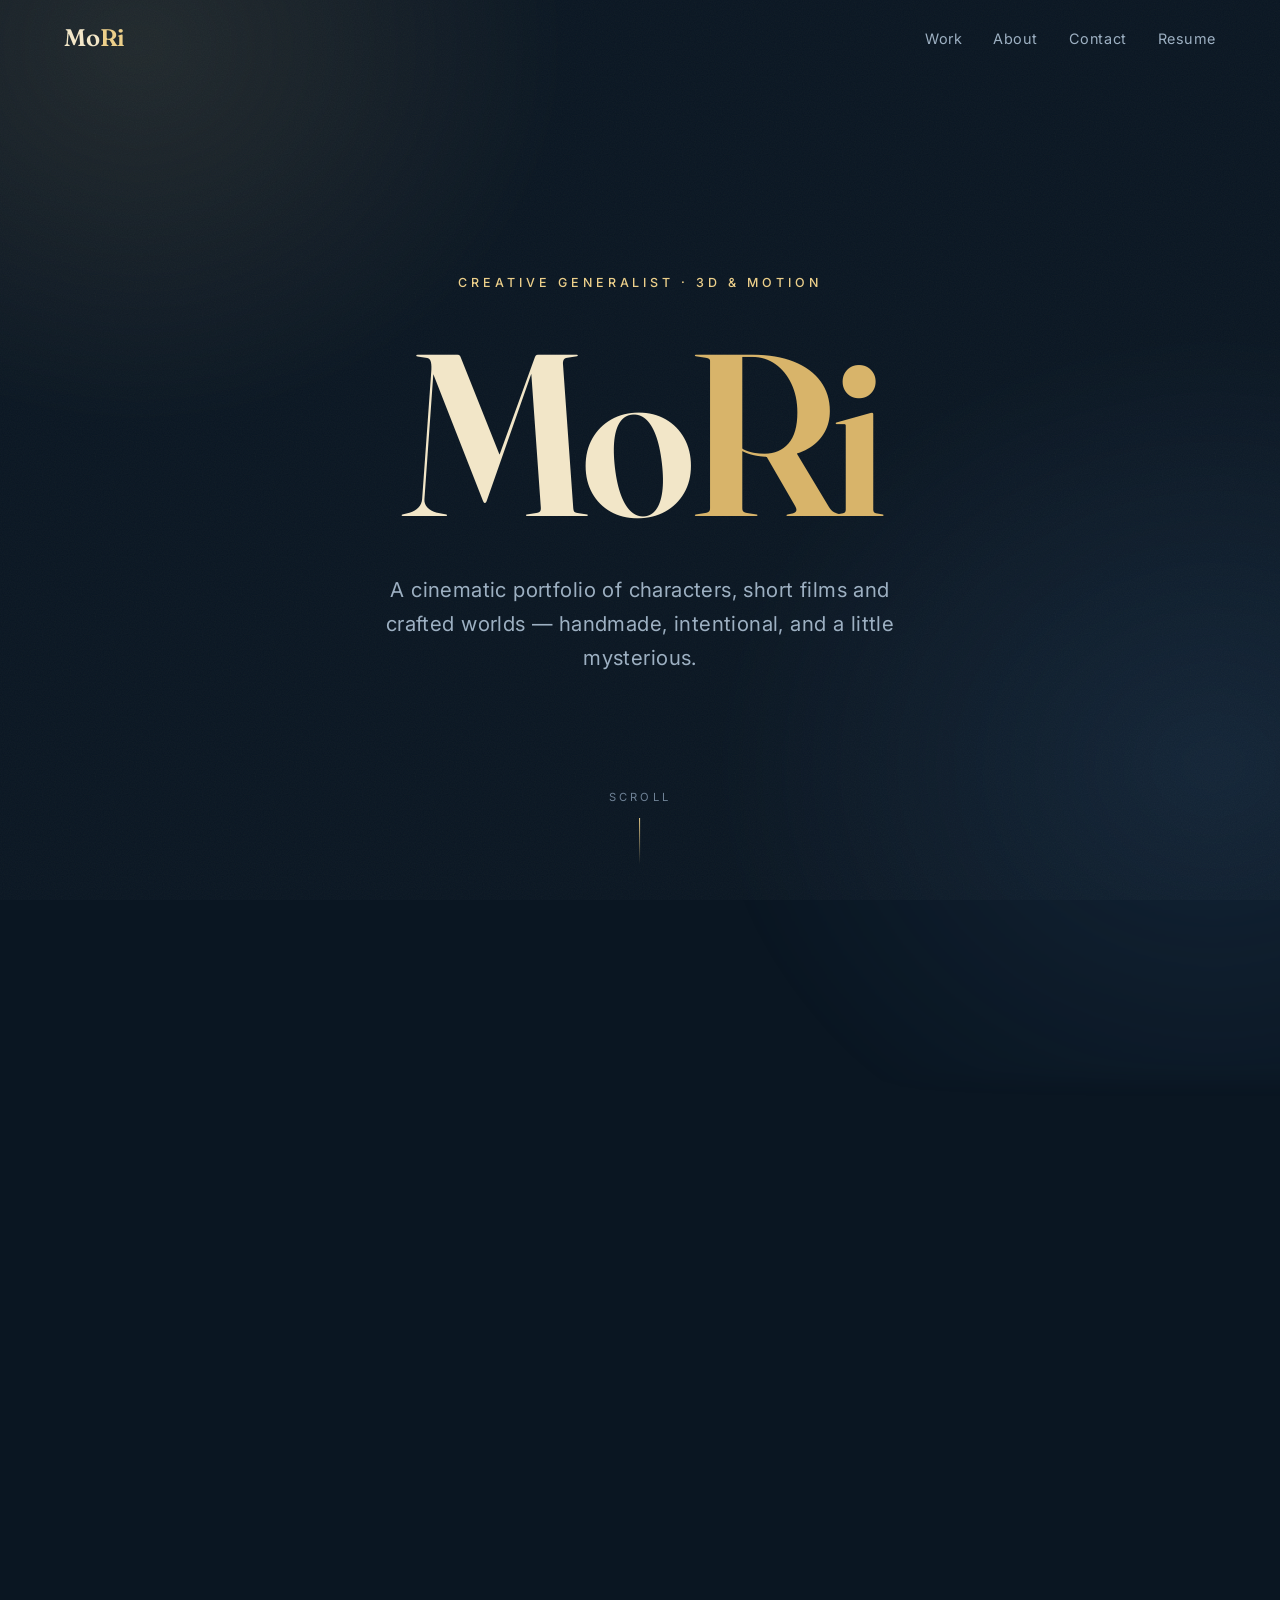
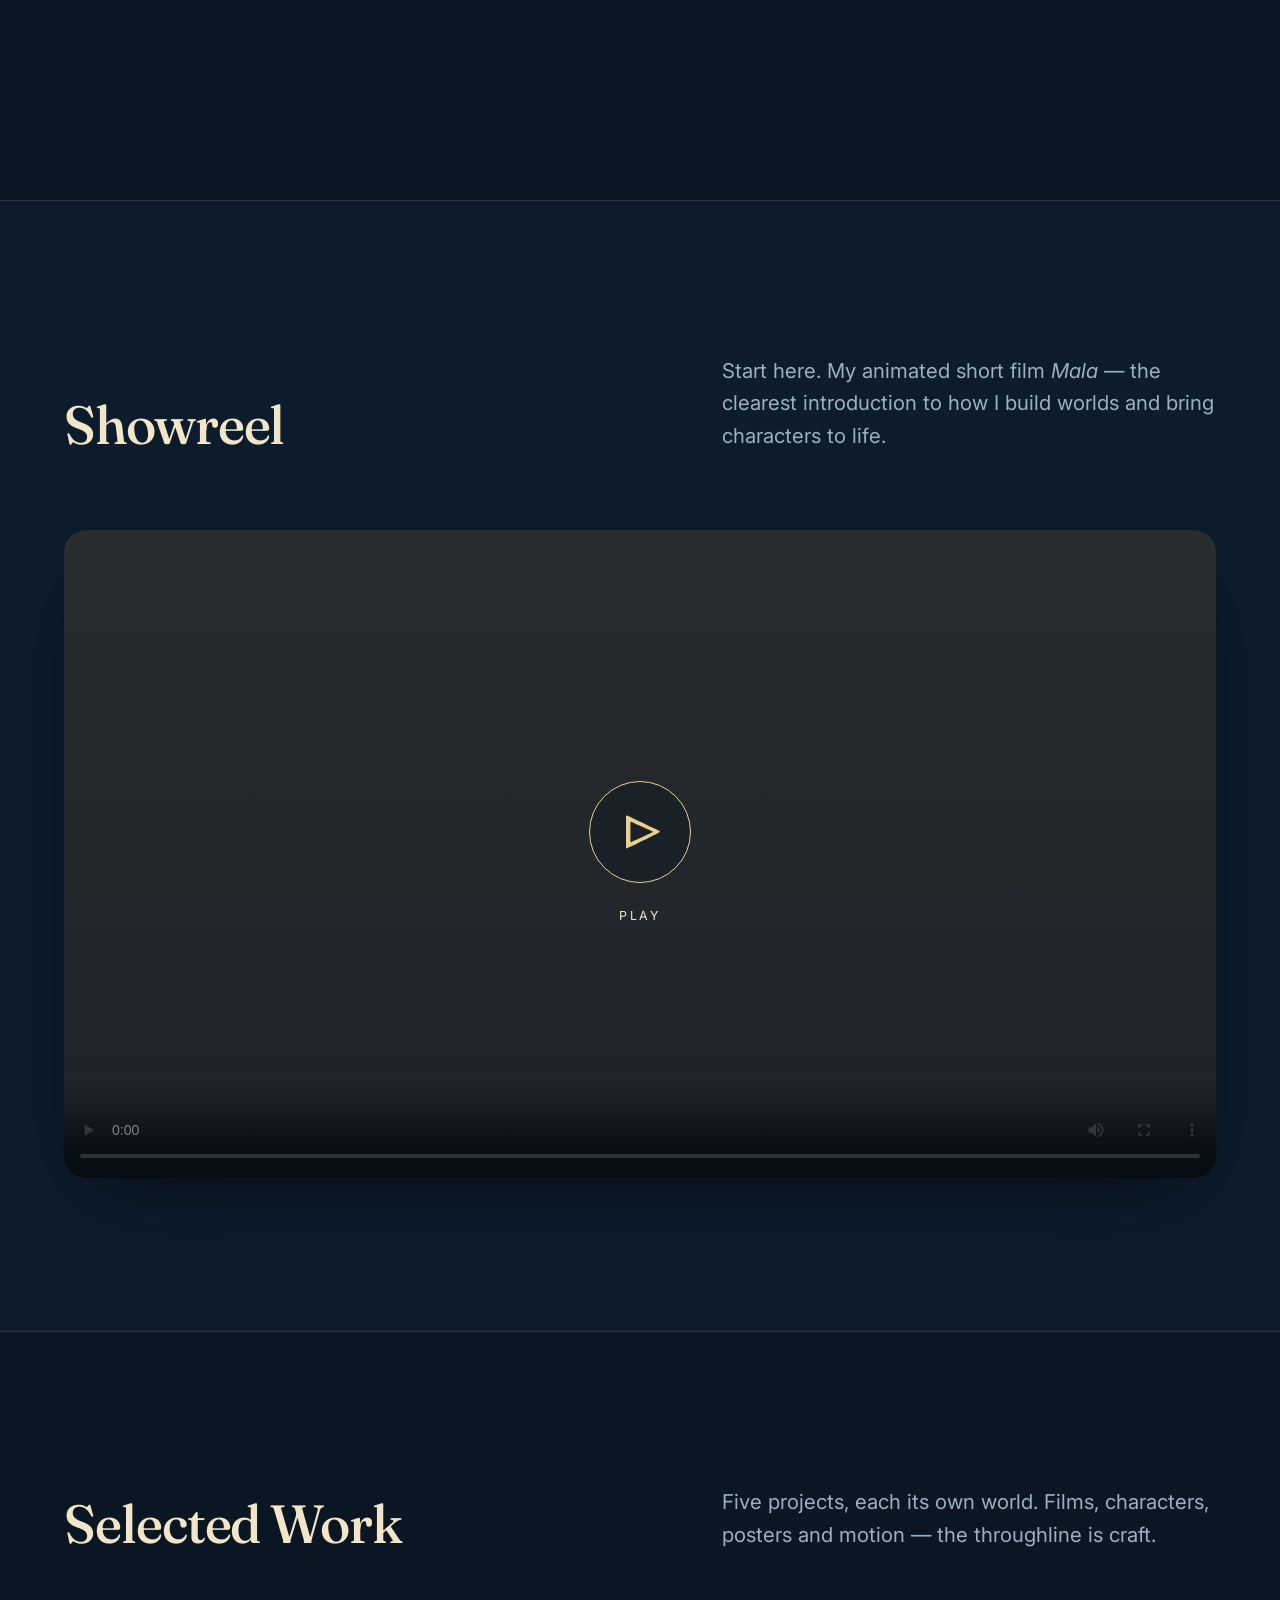
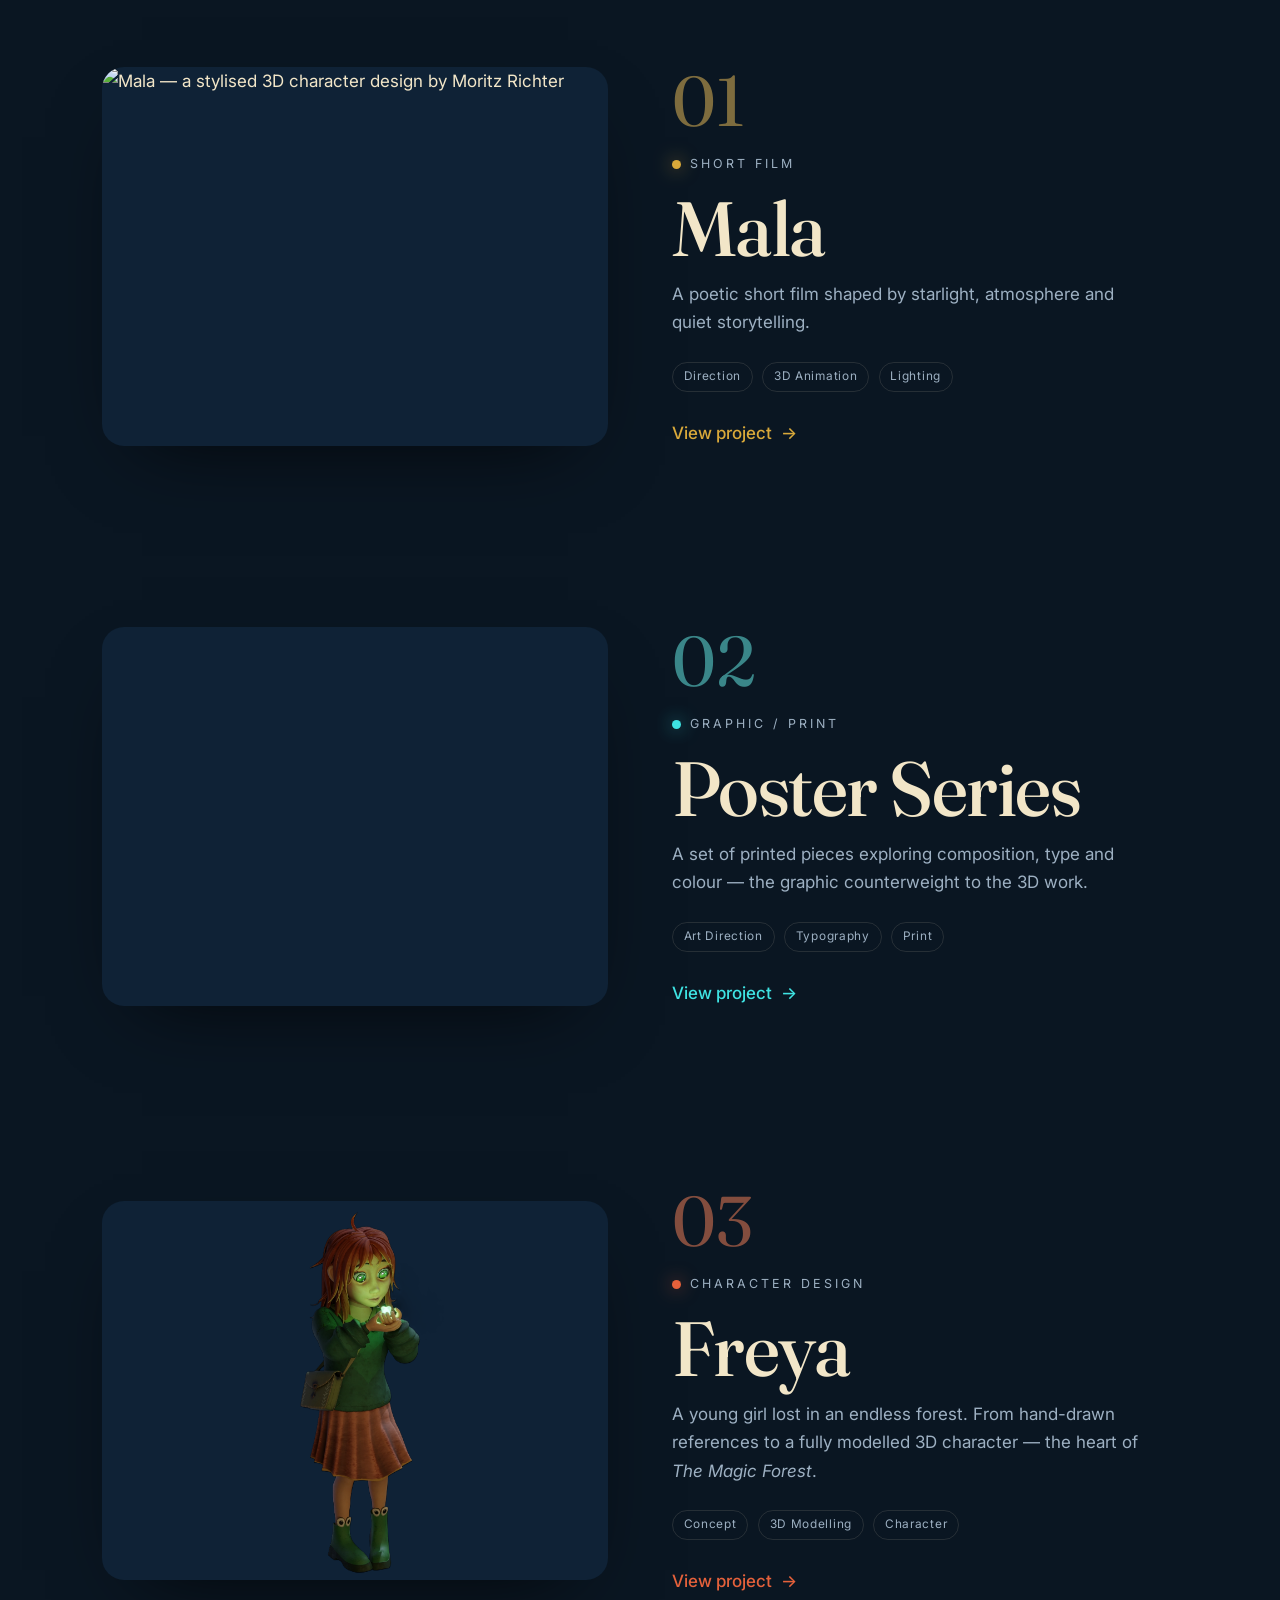
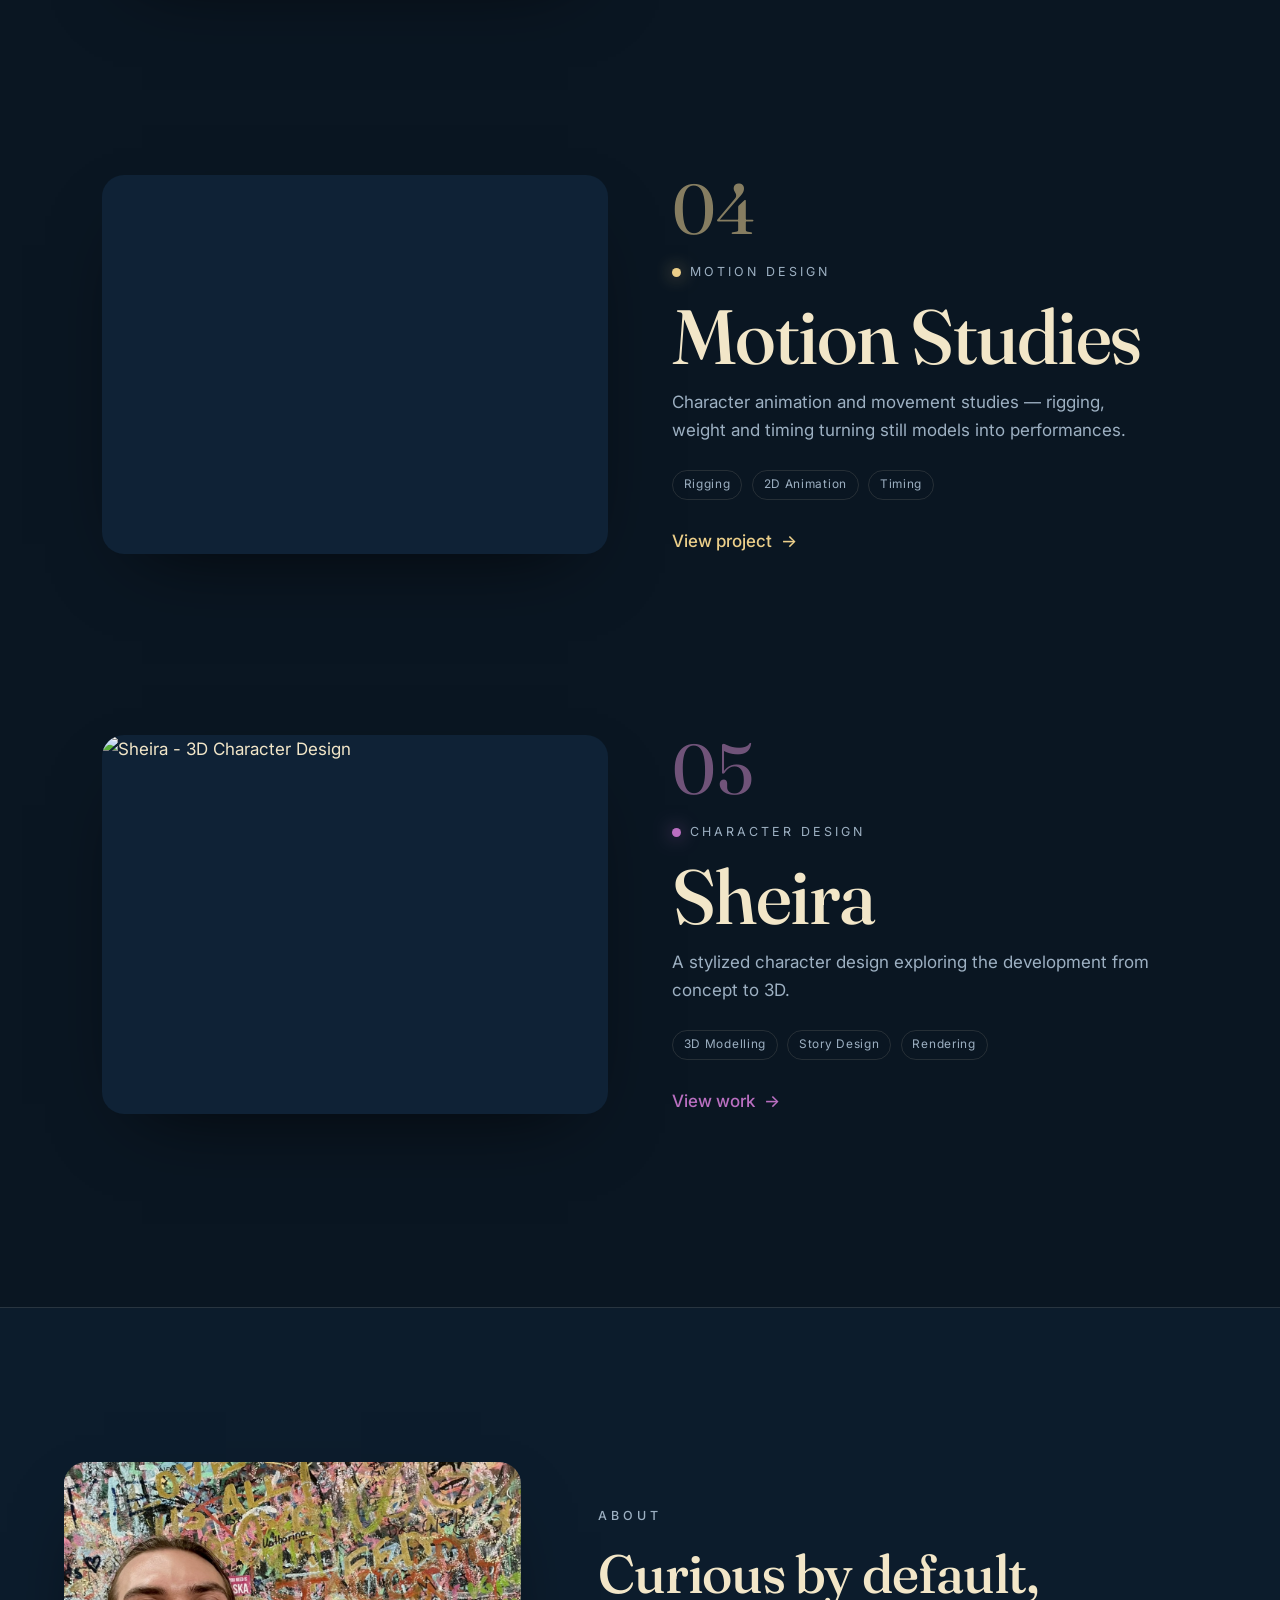
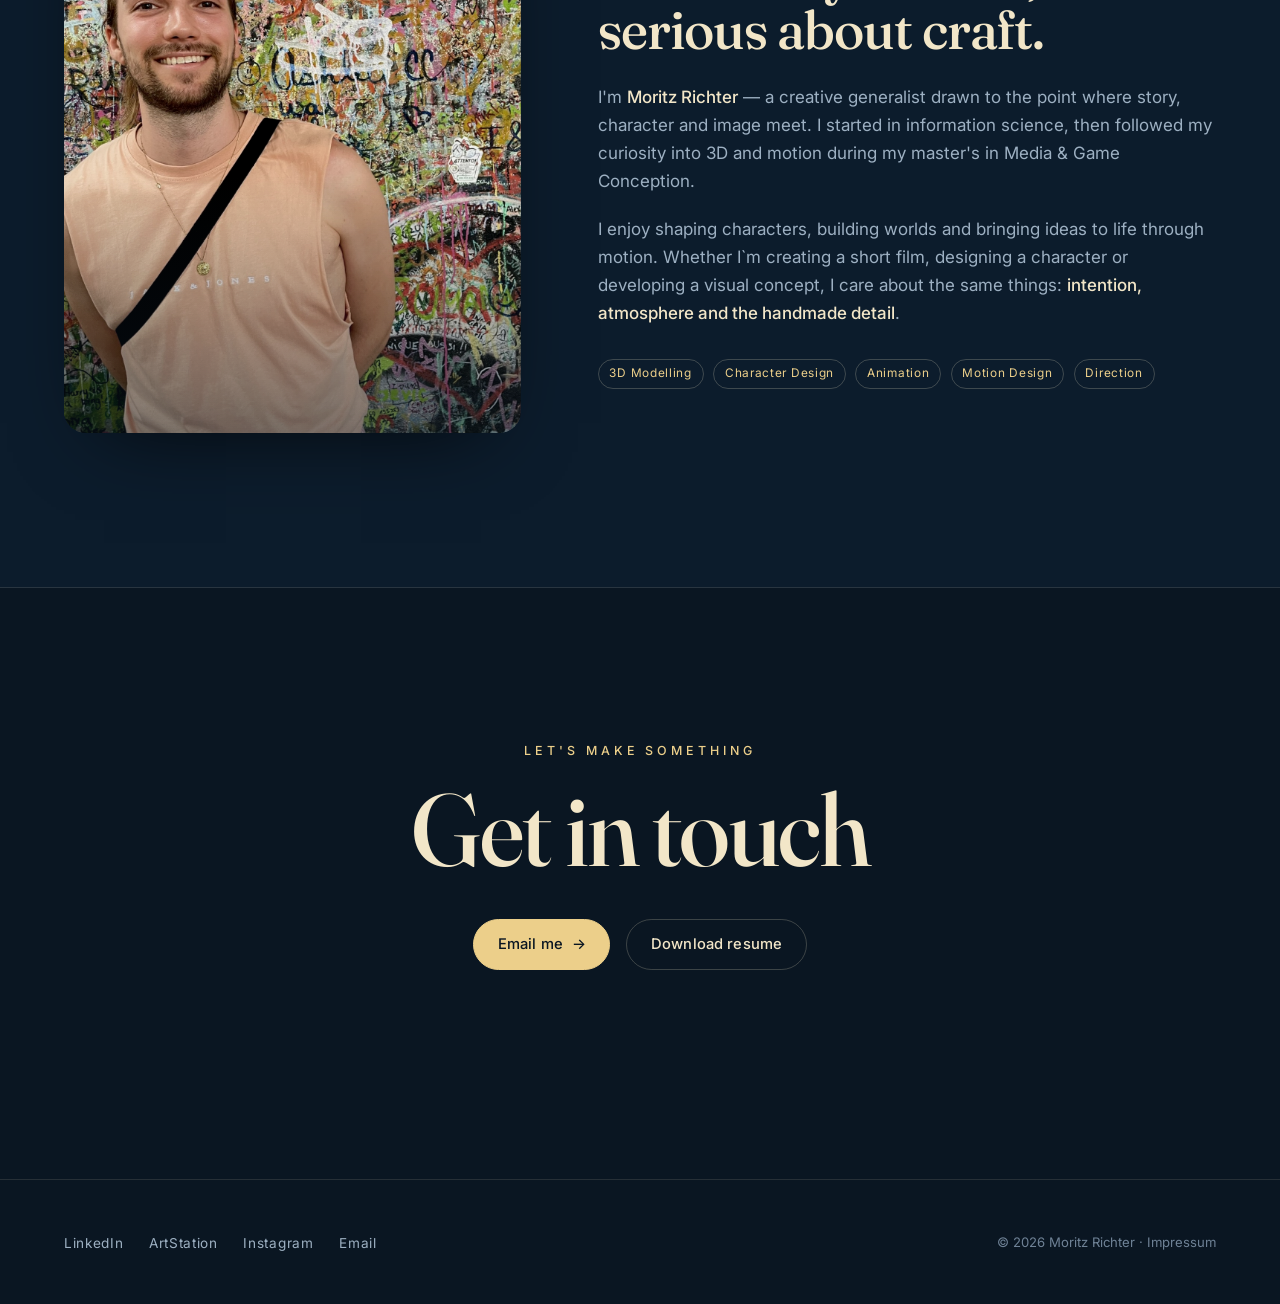
==== commit 42bdd4d4: "Remove Threads for´now" ====
--- a/index.html
+++ b/index.html
@@ -138,7 +138,7 @@
 
                     <!-- 2 · Poster Series -->
                     <article class="feature" style="--c: var(--c-poster);" data-reveal>
-                        <img src="/images/Faden_001.png" class="threads" alt="Poster Series — Graphic Design by Moritz Richter">
+                        <!--<img src="/images/Faden_001.png" class="threads" alt="Poster Series — Graphic Design by Moritz Richter">-->
                         <a class="feature__media" href="projects/poster-series.html"
                             aria-label="Open Poster Series project">
                             <video class="hover-play" src="video/Hand.mp4" muted loop
